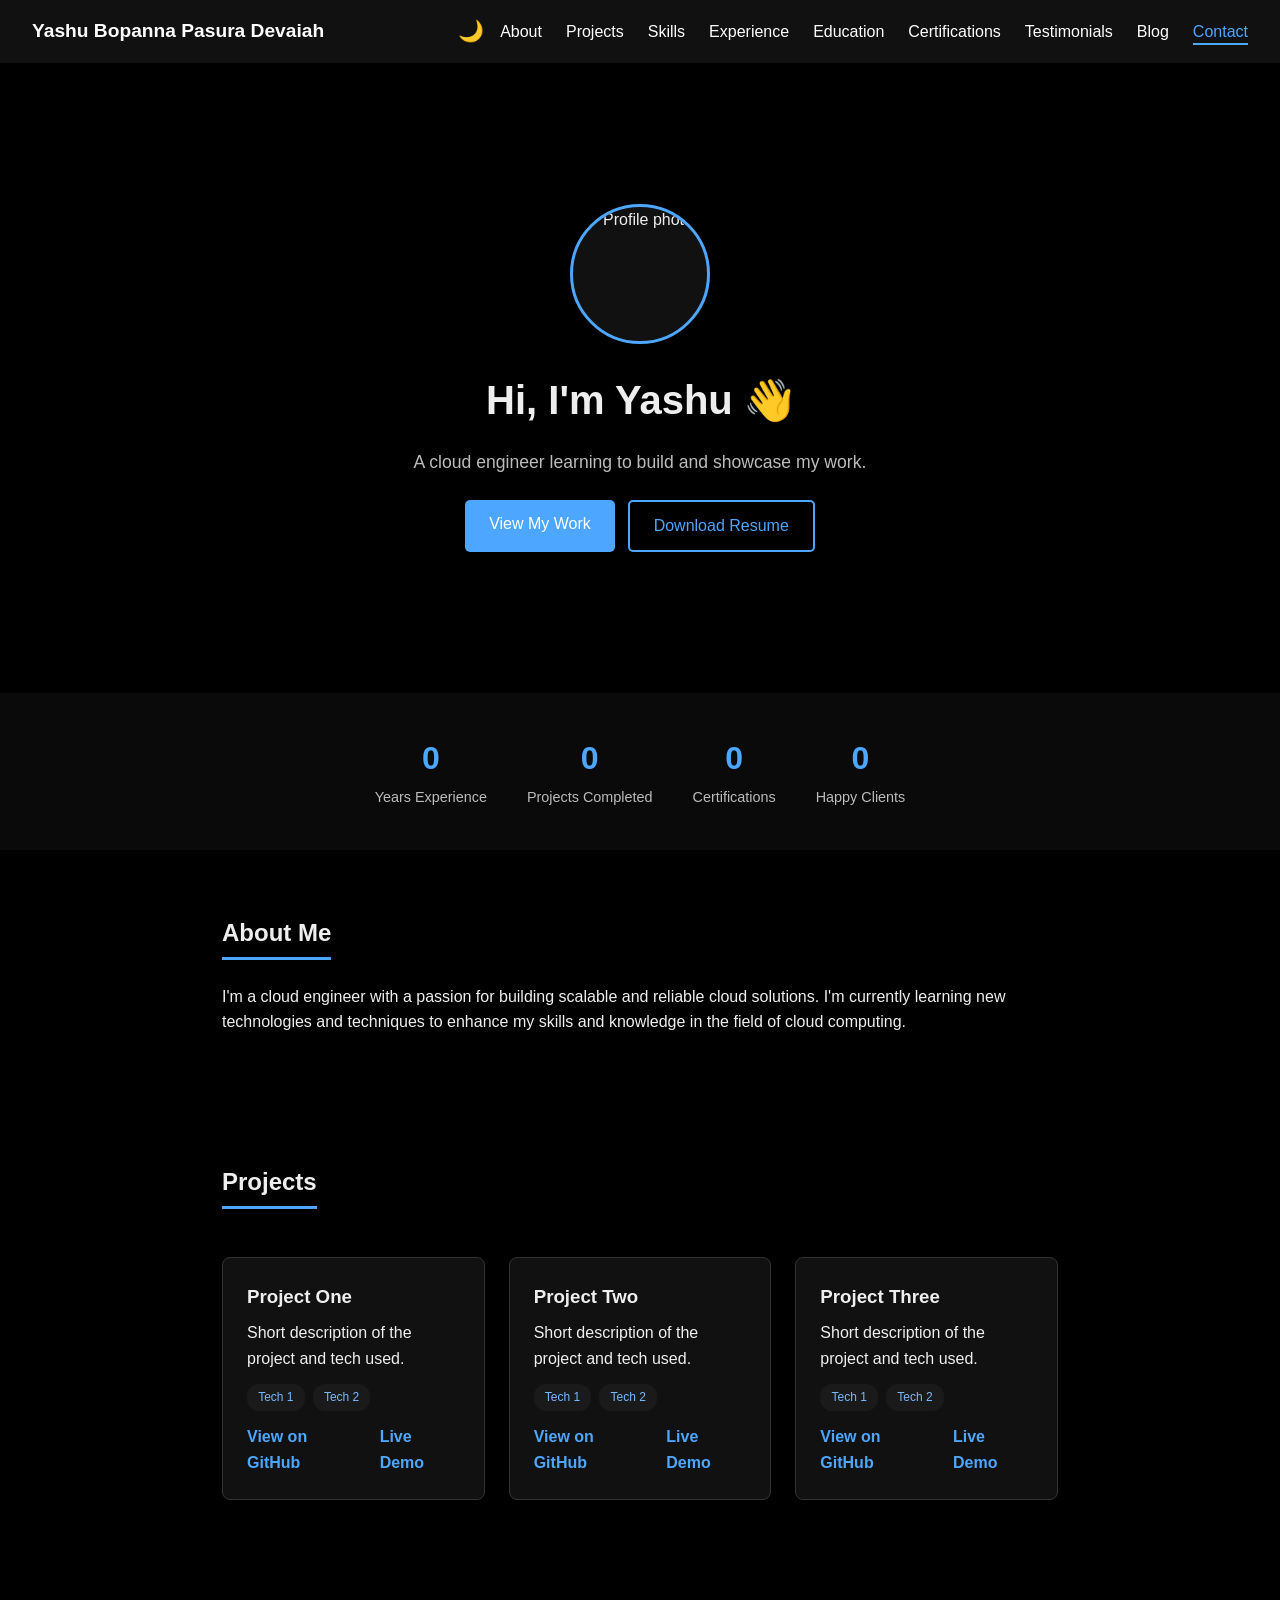
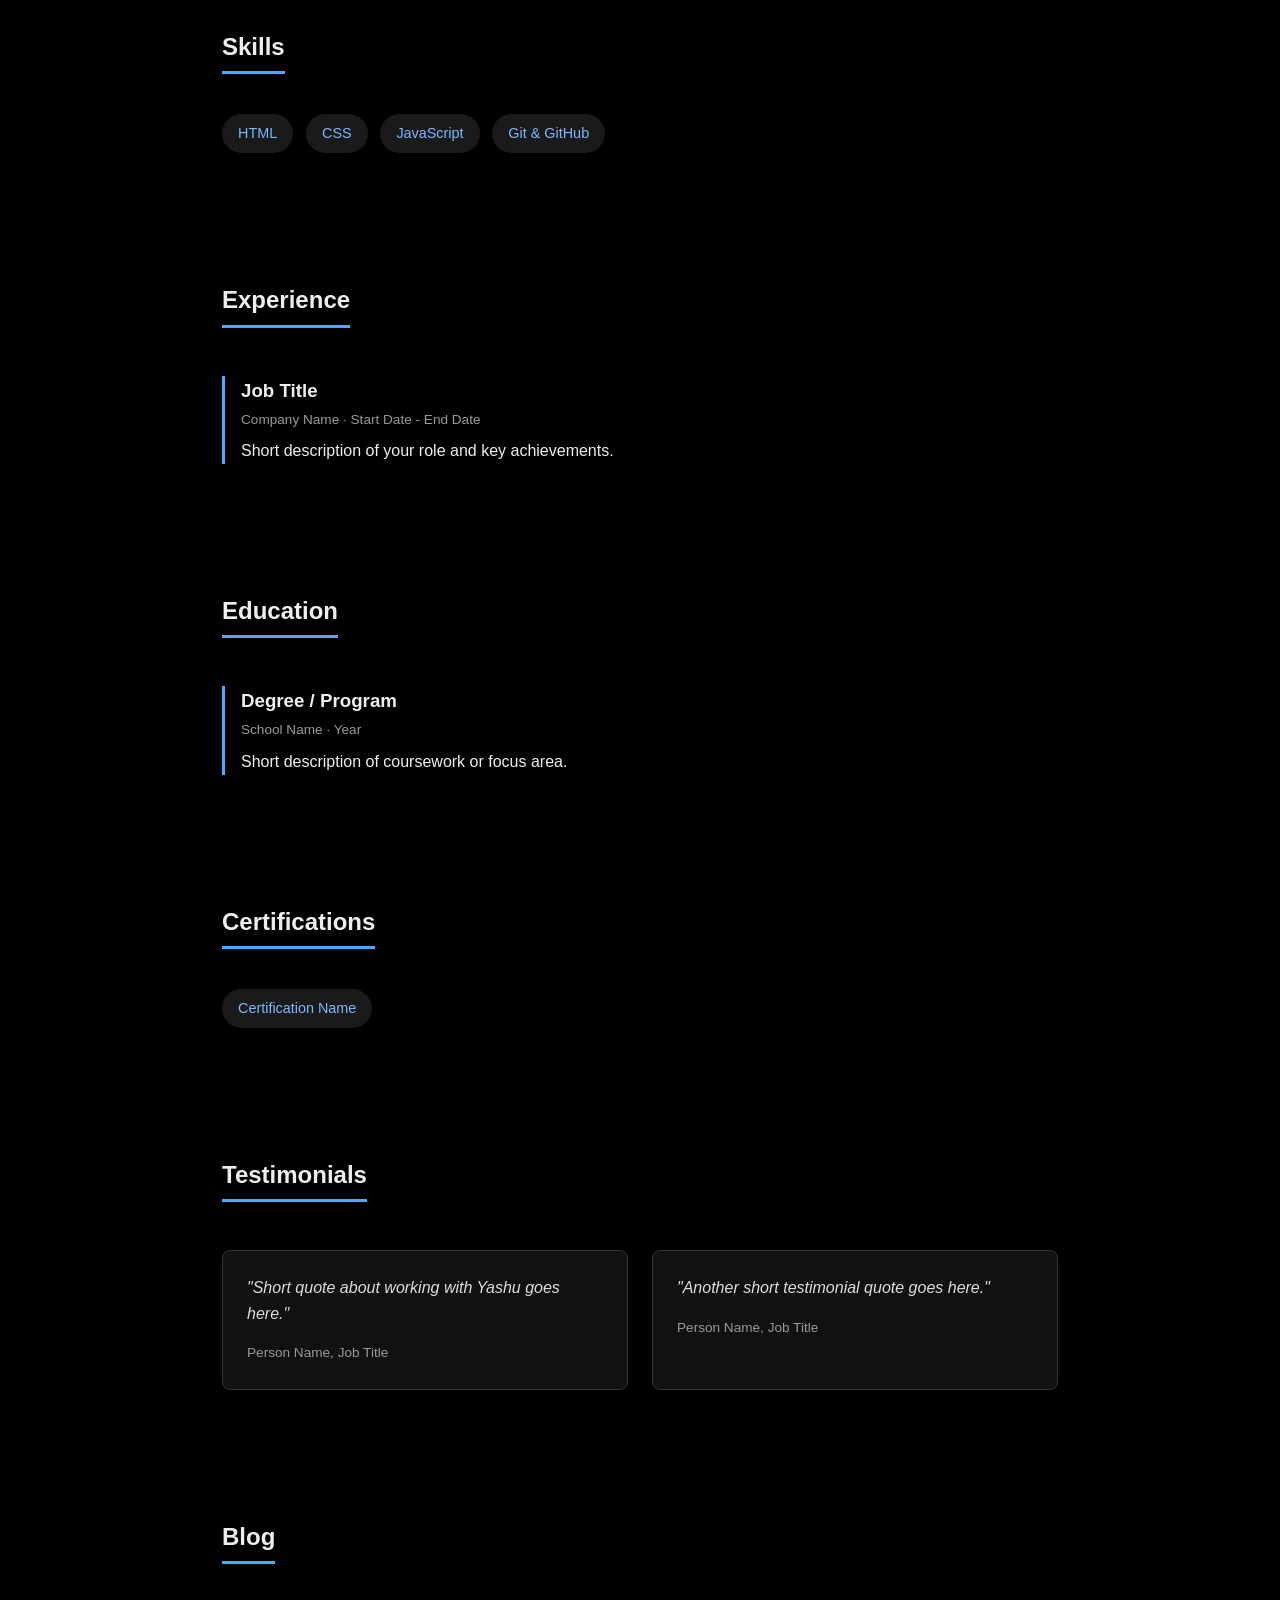
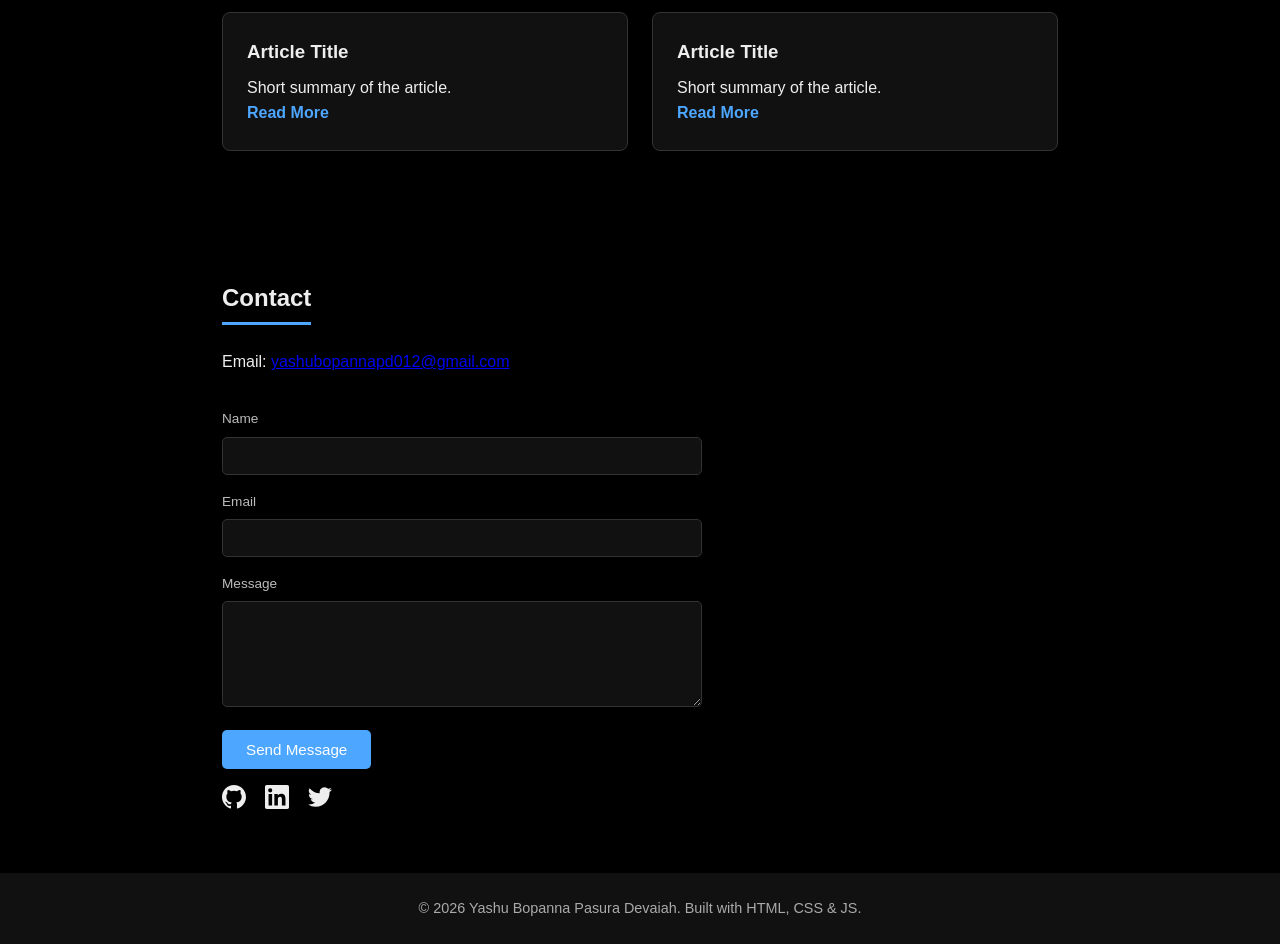
==== index.html @ d76c5655 "Initial portfolio site" ====
<!DOCTYPE html>
<html lang="en">
<head>
<script>
  if (localStorage.getItem('theme') === 'light') {
    document.documentElement.setAttribute('data-theme', 'light');
  }
</script>
<meta charset="UTF-8">
<meta name="viewport" content="width=device-width, initial-scale=1.0">
<title>Yashu Bopanna Pasura | Portfolio</title>
<meta name="description" content="Portfolio of Yashu Bopanna Pasura Devaiah, a cloud engineer building scalable and reliable cloud solutions.">
<meta name="keywords" content="cloud engineer, portfolio, projects, resume">
<meta property="og:title" content="Yashu Bopanna Pasura | Portfolio">
<meta property="og:description" content="Portfolio of Yashu Bopanna Pasura Devaiah, a cloud engineer building scalable and reliable cloud solutions.">
<meta property="og:image" content="https://bopanna012.github.io/My_Portfolio/assets/og-image.jpg">
<meta property="og:url" content="https://bopanna012.github.io/My_Portfolio/">
<meta property="og:type" content="website">
<meta name="twitter:card" content="summary_large_image">
<meta name="twitter:title" content="Yashu Bopanna Pasura | Portfolio">
<meta name="twitter:description" content="Portfolio of Yashu Bopanna Pasura Devaiah, a cloud engineer building scalable and reliable cloud solutions.">
<link rel="icon" href="data:image/svg+xml,<svg xmlns=%22http://www.w3.org/2000/svg%22 viewBox=%220 0 100 100%22><rect width=%22100%22 height=%22100%22 rx=%2220%22 fill=%22%234da6ff%22/><text x=%2250%22 y=%2266%22 font-size=%2260%22 text-anchor=%22middle%22 fill=%22%23fff%22 font-family=%22Arial%22>Y</text></svg>">
<link rel="stylesheet" href="style.css">
<script defer data-domain="bopanna012.github.io/My_Portfolio" src="https://plausible.io/js/script.js"></script>
<script type="application/ld+json">
{
  "@context": "https://schema.org",
  "@type": "Person",
  "name": "Yashu Bopanna Pasura Devaiah",
  "jobTitle": "Cloud Engineer",
  "email": "mailto:yashubopannapd012@gmail.com",
  "url": "https://bopanna012.github.io/My_Portfolio/",
  "sameAs": [
    "https://github.com/yourusername",
    "https://linkedin.com/in/yourusername",
    "https://twitter.com/yourusername"
  ]
}
</script>
</head>
<body>

  <a href="#main-content" class="skip-link">Skip to content</a>

  <div class="progress-bar" id="progressBar"></div>

  <header class="navbar">
    <h2><div class="logo">Yashu Bopanna Pasura Devaiah</div></h2>
    <div class="nav-right">
      <button class="theme-toggle" id="themeToggle" aria-label="Toggle light/dark theme">&#127769;</button>
      <button class="nav-toggle" id="navToggle" aria-label="Toggle navigation menu">&#9776;</button>
      <nav id="navMenu">
        <ul>
          <li><a href="#about">About</a></li>
          <li><a href="#projects">Projects</a></li>
          <li><a href="#skills">Skills</a></li>
          <li><a href="#experience">Experience</a></li>
          <li><a href="#education">Education</a></li>
          <li><a href="#certifications">Certifications</a></li>
          <li><a href="#testimonials">Testimonials</a></li>
          <li><a href="#blog">Blog</a></li>
          <li><a href="#contact">Contact</a></li>
        </ul>
      </nav>
    </div>
  </header>

  <section class="hero" id="main-content">
    <img src="assets/profile.jpg" alt="Profile photo" class="profile-photo">
    <h1>Hi, I'm Yashu 👋</h1>
    <p>A cloud engineer learning to build and showcase my work.</p>
    <div class="hero-buttons">
      <a href="#projects" class="btn">View My Work</a>
      <a href="resume.pdf" class="btn btn-outline" download>Download Resume</a>
    </div>
  </section>

  <section class="stats">
    <div class="stat reveal">
      <span class="stat-number">0</span>
      <span class="stat-label">Years Experience</span>
    </div>
    <div class="stat reveal">
      <span class="stat-number">0</span>
      <span class="stat-label">Projects Completed</span>
    </div>
    <div class="stat reveal">
      <span class="stat-number">0</span>
      <span class="stat-label">Certifications</span>
    </div>
    <div class="stat reveal">
      <span class="stat-number">0</span>
      <span class="stat-label">Happy Clients</span>
    </div>
  </section>

  <section id="about" class="section reveal">
    <h2>About Me</h2>
    <p>
      I'm a cloud engineer with a passion for building scalable and reliable cloud solutions. I'm currently learning new technologies and techniques to enhance my skills and knowledge in the field of cloud computing.
    </p>
  </section>

  <section id="projects" class="section reveal">
    <h2>Projects</h2>
    <div class="project-grid">
      <div class="project-card reveal">
        <h3>Project One</h3>
        <p>Short description of the project and tech used.</p>
        <ul class="tag-list">
          <li>Tech 1</li>
          <li>Tech 2</li>
        </ul>
        <div class="project-links">
          <a href="#">View on GitHub</a>
          <a href="#">Live Demo</a>
        </div>
      </div>
      <div class="project-card reveal">
        <h3>Project Two</h3>
        <p>Short description of the project and tech used.</p>
        <ul class="tag-list">
          <li>Tech 1</li>
          <li>Tech 2</li>
        </ul>
        <div class="project-links">
          <a href="#">View on GitHub</a>
          <a href="#">Live Demo</a>
        </div>
      </div>
      <div class="project-card reveal">
        <h3>Project Three</h3>
        <p>Short description of the project and tech used.</p>
        <ul class="tag-list">
          <li>Tech 1</li>
          <li>Tech 2</li>
        </ul>
        <div class="project-links">
          <a href="#">View on GitHub</a>
          <a href="#">Live Demo</a>
        </div>
      </div>
    </div>
  </section>

  <section id="skills" class="section reveal">
    <h2>Skills</h2>
    <ul class="skills-list">
      <li class="reveal">HTML</li>
      <li class="reveal">CSS</li>
      <li class="reveal">JavaScript</li>
      <li class="reveal">Git & GitHub</li>
    </ul>
  </section>

  <section id="experience" class="section reveal">
    <h2>Experience</h2>
    <div class="timeline">
      <div class="timeline-item reveal">
        <h3>Job Title</h3>
        <span class="timeline-meta">Company Name &middot; Start Date - End Date</span>
        <p>Short description of your role and key achievements.</p>
      </div>
    </div>
  </section>

  <section id="education" class="section reveal">
    <h2>Education</h2>
    <div class="timeline">
      <div class="timeline-item reveal">
        <h3>Degree / Program</h3>
        <span class="timeline-meta">School Name &middot; Year</span>
        <p>Short description of coursework or focus area.</p>
      </div>
    </div>
  </section>

  <section id="certifications" class="section reveal">
    <h2>Certifications</h2>
    <ul class="skills-list">
      <li class="reveal">Certification Name</li>
    </ul>
  </section>

  <section id="testimonials" class="section reveal">
    <h2>Testimonials</h2>
    <div class="testimonial-grid">
      <div class="testimonial-card reveal">
        <p>"Short quote about working with Yashu goes here."</p>
        <span class="testimonial-author">Person Name, Job Title</span>
      </div>
      <div class="testimonial-card reveal">
        <p>"Another short testimonial quote goes here."</p>
        <span class="testimonial-author">Person Name, Job Title</span>
      </div>
    </div>
  </section>

  <section id="blog" class="section reveal">
    <h2>Blog</h2>
    <div class="project-grid">
      <div class="project-card reveal">
        <h3>Article Title</h3>
        <p>Short summary of the article.</p>
        <a href="#">Read More</a>
      </div>
      <div class="project-card reveal">
        <h3>Article Title</h3>
        <p>Short summary of the article.</p>
        <a href="#">Read More</a>
      </div>
    </div>
  </section>

  <section id="contact" class="section reveal">
    <h2>Contact</h2>
    <p>Email: <a href="mailto:yashubopannapd012@gmail.com">yashubopannapd012@gmail.com</a></p>

    <form class="contact-form" action="https://formspree.io/f/YOUR_FORM_ID" method="POST">
      <label for="name">Name</label>
      <input type="text" id="name" name="name" required>

      <label for="email">Email</label>
      <input type="email" id="email" name="email" required>

      <label for="message">Message</label>
      <textarea id="message" name="message" rows="5" required></textarea>

      <button type="submit" class="btn">Send Message</button>
    </form>

    <div class="social-icons">
      <a href="https://github.com/yourusername" target="_blank" aria-label="GitHub">
        <svg viewBox="0 0 24 24" width="24" height="24" fill="currentColor"><path d="M12 0C5.37 0 0 5.37 0 12c0 5.3 3.44 9.8 8.21 11.39.6.11.82-.26.82-.58 0-.29-.01-1.04-.02-2.04-3.34.73-4.04-1.61-4.04-1.61-.55-1.39-1.34-1.76-1.34-1.76-1.09-.75.08-.73.08-.73 1.2.08 1.84 1.24 1.84 1.24 1.07 1.83 2.81 1.3 3.5 1 .11-.78.42-1.3.76-1.6-2.67-.3-5.47-1.33-5.47-5.93 0-1.31.47-2.38 1.24-3.22-.12-.3-.54-1.52.12-3.18 0 0 1.01-.32 3.3 1.23a11.5 11.5 0 0 1 6 0c2.29-1.55 3.3-1.23 3.3-1.23.66 1.66.24 2.88.12 3.18.77.84 1.24 1.91 1.24 3.22 0 4.61-2.81 5.63-5.49 5.92.43.37.81 1.1.81 2.22 0 1.6-.02 2.89-.02 3.29 0 .32.22.7.83.58C20.56 21.8 24 17.3 24 12c0-6.63-5.37-12-12-12z"/></svg>
      </a>
      <a href="https://linkedin.com/in/yourusername" target="_blank" aria-label="LinkedIn">
        <svg viewBox="0 0 24 24" width="24" height="24" fill="currentColor"><path d="M20.45 20.45h-3.56v-5.57c0-1.33-.02-3.04-1.85-3.04-1.85 0-2.14 1.45-2.14 2.94v5.67H9.35V9h3.41v1.56h.05c.48-.9 1.64-1.85 3.38-1.85 3.61 0 4.28 2.38 4.28 5.47v6.27zM5.34 7.43a2.07 2.07 0 1 1 0-4.13 2.07 2.07 0 0 1 0 4.13zM7.12 20.45H3.56V9h3.56v11.45zM22.22 0H1.77C.79 0 0 .77 0 1.73v20.54C0 23.23.79 24 1.77 24h20.45c.98 0 1.78-.77 1.78-1.73V1.73C24 .77 23.2 0 22.22 0z"/></svg>
      </a>
      <a href="https://twitter.com/yourusername" target="_blank" aria-label="Twitter">
        <svg viewBox="0 0 24 24" width="24" height="24" fill="currentColor"><path d="M23.95 4.57a9.83 9.83 0 0 1-2.83.78 4.94 4.94 0 0 0 2.17-2.72c-.95.56-2 .97-3.13 1.19a4.92 4.92 0 0 0-8.39 4.48A13.94 13.94 0 0 1 1.64 3.16a4.92 4.92 0 0 0 1.52 6.57 4.9 4.9 0 0 1-2.23-.61v.06a4.92 4.92 0 0 0 3.95 4.83 4.93 4.93 0 0 1-2.22.08 4.93 4.93 0 0 0 4.6 3.42A9.87 9.87 0 0 1 0 19.54a13.94 13.94 0 0 0 7.55 2.21c9.06 0 14.01-7.5 14.01-14.01 0-.21 0-.42-.02-.63a10 10 0 0 0 2.46-2.54z"/></svg>
      </a>
    </div>
  </section>

  <button id="backToTop" class="back-to-top" aria-label="Back to top">&#8593;</button>

  <footer>
    <p>&copy; <span id="year"></span> Yashu Bopanna Pasura Devaiah. Built with HTML, CSS & JS.</p>
  </footer>

  <script src="script.js"></script>
</body>
</html>
---- style.css ----
* {
  margin: 0;
  padding: 0;
  box-sizing: border-box;
}

:root {
  --accent: #4da6ff;
  --accent-hover: #2d8ae5;

  --bg-body: #000;
  --text-body: #eee;
  --bg-hero: #000;
  --text-hero-sub: #bbb;
  --bg-stats: #0a0a0a;

  --bg-card: #111;
  --border-card: #333;
  --shadow-card: rgba(0, 0, 0, 0.4);

  --bg-tag: #1a1a1a;
  --text-tag: #7ab8ff;

  --text-meta: #999;
  --text-testimonial: #ddd;

  --bg-input: #111;
  --border-input: #333;
  --text-input: #eee;

  --profile-bg: #111;
  --text-social: #eee;
}

[data-theme="light"] {
  --bg-body: #ffffff;
  --text-body: #222;
  --bg-hero: #f4f6f9;
  --text-hero-sub: #555;
  --bg-stats: #f4f6f9;

  --bg-card: #ffffff;
  --border-card: #e0e0e0;
  --shadow-card: rgba(0, 0, 0, 0.08);

  --bg-tag: #eef4ff;
  --text-tag: #2d6cc0;

  --text-meta: #777;
  --text-testimonial: #333;

  --bg-input: #ffffff;
  --border-input: #ccc;
  --text-input: #222;

  --profile-bg: #eee;
  --text-social: #222;
}

body {
  font-family: 'Segoe UI', Arial, sans-serif;
  color: var(--text-body);
  line-height: 1.6;
  background: var(--bg-body);
  transition: background-color 0.3s ease, color 0.3s ease;
}

.skip-link {
  position: absolute;
  top: -3rem;
  left: 1rem;
  background: var(--accent);
  color: #fff;
  padding: 0.6rem 1.2rem;
  border-radius: 4px;
  text-decoration: none;
  z-index: 300;
  transition: top 0.2s ease;
}

.skip-link:focus {
  top: 1rem;
}

.progress-bar {
  position: fixed;
  top: 0;
  left: 0;
  height: 3px;
  width: 0%;
  background: linear-gradient(90deg, var(--accent), #7ab8ff);
  z-index: 200;
  transition: width 0.1s ease-out;
}

.navbar {
  display: flex;
  justify-content: space-between;
  align-items: center;
  padding: 1rem 2rem;
  background: #111;
  color: #fff;
  position: sticky;
  top: 0;
  z-index: 100;
}

.navbar .logo {
  font-weight: bold;
  font-size: 1.2rem;
}

.navbar nav ul {
  list-style: none;
  display: flex;
  gap: 1.5rem;
}

.navbar nav a {
  color: #fff;
  text-decoration: none;
}

.navbar nav a {
  position: relative;
  padding-bottom: 0.2rem;
  transition: color 0.2s ease;
}

.navbar nav a::after {
  content: '';
  position: absolute;
  left: 0;
  bottom: -2px;
  width: 0;
  height: 2px;
  background: #4da6ff;
  transition: width 0.25s ease;
}

.navbar nav a:hover {
  color: #4da6ff;
}

.navbar nav a:hover::after,
.navbar nav a.active::after {
  width: 100%;
}

.navbar nav a.active {
  color: #4da6ff;
}

.nav-right {
  display: flex;
  align-items: center;
  gap: 1rem;
}

.theme-toggle,
.nav-toggle {
  background: none;
  border: none;
  color: #fff;
  font-size: 1.3rem;
  cursor: pointer;
  line-height: 1;
}

.nav-toggle {
  display: none;
  font-size: 1.5rem;
}

.hero {
  min-height: 70vh;
  display: flex;
  flex-direction: column;
  justify-content: center;
  align-items: center;
  text-align: center;
  background: var(--bg-hero);
  padding: 2rem;
  transition: background-color 0.3s ease;
}

.hero > * {
  opacity: 0;
  transform: translateY(20px);
  animation: hero-in 0.7s ease forwards;
}

.hero .profile-photo { animation-delay: 0.05s; }
.hero h1 { animation-delay: 0.2s; }
.hero p { animation-delay: 0.35s; }
.hero .hero-buttons { animation-delay: 0.5s; }

@keyframes hero-in {
  to {
    opacity: 1;
    transform: translateY(0);
  }
}

@media (prefers-reduced-motion: reduce) {
  .hero > * {
    animation: none;
    opacity: 1;
    transform: none;
  }
}

.profile-photo {
  width: 140px;
  height: 140px;
  border-radius: 50%;
  object-fit: cover;
  margin-bottom: 1.5rem;
  border: 3px solid var(--accent);
  background: var(--profile-bg);
}

.hero h1 {
  font-size: 2.5rem;
  margin-bottom: 1rem;
}

.hero p {
  font-size: 1.1rem;
  margin-bottom: 1.5rem;
  color: var(--text-hero-sub);
}

.hero-buttons {
  display: flex;
  gap: 0.8rem;
  flex-wrap: wrap;
  justify-content: center;
}

.btn {
  background: var(--accent);
  color: #fff;
  padding: 0.7rem 1.5rem;
  border-radius: 5px;
  text-decoration: none;
  transition: background 0.2s ease;
}

.btn:hover {
  background: var(--accent-hover);
}

.btn-outline {
  background: transparent;
  border: 2px solid var(--accent);
  color: var(--accent);
}

.btn-outline:hover {
  background: var(--accent);
  color: #fff;
}

.stats {
  display: flex;
  flex-wrap: wrap;
  justify-content: center;
  gap: 2.5rem;
  padding: 2.5rem 2rem;
  background: var(--bg-stats);
  text-align: center;
  transition: background-color 0.3s ease;
}

.stat-number {
  display: block;
  font-size: 2rem;
  font-weight: bold;
  color: var(--accent);
}

.stat-label {
  font-size: 0.9rem;
  color: var(--text-hero-sub);
}

.reveal {
  opacity: 0;
  transform: translateY(28px);
  transition: opacity 0.6s ease, transform 0.6s ease;
}

.reveal.visible {
  opacity: 1;
  transform: translateY(0);
}

@media (prefers-reduced-motion: reduce) {
  .reveal {
    transition: none;
    opacity: 1;
    transform: none;
  }
}

.project-grid .reveal:nth-child(1),
.testimonial-grid .reveal:nth-child(1),
.timeline .reveal:nth-child(1),
.skills-list .reveal:nth-child(1),
.stats .reveal:nth-child(1) { transition-delay: 0s; }

.project-grid .reveal:nth-child(2),
.testimonial-grid .reveal:nth-child(2),
.timeline .reveal:nth-child(2),
.skills-list .reveal:nth-child(2),
.stats .reveal:nth-child(2) { transition-delay: 0.1s; }

.project-grid .reveal:nth-child(3),
.testimonial-grid .reveal:nth-child(3),
.timeline .reveal:nth-child(3),
.skills-list .reveal:nth-child(3),
.stats .reveal:nth-child(3) { transition-delay: 0.2s; }

.skills-list .reveal:nth-child(4),
.stats .reveal:nth-child(4) { transition-delay: 0.3s; }
.skills-list .reveal:nth-child(5) { transition-delay: 0.4s; }
.skills-list .reveal:nth-child(6) { transition-delay: 0.5s; }

.section {
  max-width: 900px;
  margin: 0 auto;
  padding: 4rem 2rem;
}

.section h2 {
  margin-bottom: 1.5rem;
  border-bottom: 3px solid var(--accent);
  display: inline-block;
  padding-bottom: 0.3rem;
}

.project-grid {
  display: grid;
  grid-template-columns: repeat(auto-fit, minmax(220px, 1fr));
  gap: 1.5rem;
  margin-top: 1.5rem;
}

.project-card {
  background: var(--bg-card);
  border: 1px solid var(--border-card);
  border-radius: 8px;
  padding: 1.5rem;
  box-shadow: 0 2px 6px var(--shadow-card);
  transition: background-color 0.3s ease, border-color 0.3s ease;
}

.project-card h3 {
  margin-bottom: 0.5rem;
}

.project-card a {
  color: var(--accent);
  text-decoration: none;
  font-weight: 600;
}

.tag-list {
  list-style: none;
  display: flex;
  flex-wrap: wrap;
  gap: 0.5rem;
  margin: 0.8rem 0;
}

.tag-list li {
  background: var(--bg-tag);
  color: var(--text-tag);
  padding: 0.25rem 0.7rem;
  border-radius: 12px;
  font-size: 0.75rem;
}

.project-links {
  display: flex;
  gap: 1rem;
}

.skills-list {
  list-style: none;
  display: flex;
  flex-wrap: wrap;
  gap: 0.8rem;
  margin-top: 1rem;
}

.skills-list li {
  background: var(--bg-tag);
  color: var(--text-tag);
  padding: 0.5rem 1rem;
  border-radius: 20px;
  font-size: 0.9rem;
}

.timeline {
  margin-top: 1.5rem;
  display: flex;
  flex-direction: column;
  gap: 1.5rem;
}

.timeline-item {
  border-left: 3px solid var(--accent);
  padding-left: 1rem;
}

.timeline-item h3 {
  margin-bottom: 0.2rem;
}

.timeline-meta {
  display: block;
  font-size: 0.85rem;
  color: var(--text-meta);
  margin-bottom: 0.5rem;
}

.testimonial-grid {
  display: grid;
  grid-template-columns: repeat(auto-fit, minmax(240px, 1fr));
  gap: 1.5rem;
  margin-top: 1.5rem;
}

.testimonial-card {
  background: var(--bg-card);
  border: 1px solid var(--border-card);
  border-radius: 8px;
  padding: 1.5rem;
  transition: background-color 0.3s ease, border-color 0.3s ease;
}

.testimonial-card p {
  font-style: italic;
  margin-bottom: 0.8rem;
  color: var(--text-testimonial);
}

.testimonial-author {
  font-size: 0.85rem;
  color: var(--text-meta);
}

.contact-form {
  display: flex;
  flex-direction: column;
  gap: 0.4rem;
  max-width: 480px;
  margin-top: 1.5rem;
}

.contact-form label {
  font-size: 0.85rem;
  color: var(--text-hero-sub);
  margin-top: 0.6rem;
}

.contact-form input,
.contact-form textarea {
  background: var(--bg-input);
  border: 1px solid var(--border-input);
  border-radius: 5px;
  padding: 0.6rem 0.8rem;
  color: var(--text-input);
  font-family: inherit;
  font-size: 0.95rem;
  transition: background-color 0.3s ease, border-color 0.2s ease, color 0.3s ease;
}

.contact-form input:focus,
.contact-form textarea:focus {
  outline: none;
  border-color: var(--accent);
}

.contact-form button {
  align-self: flex-start;
  margin-top: 1rem;
  border: none;
  cursor: pointer;
  font-size: 0.95rem;
}

.social-icons {
  display: flex;
  gap: 1.2rem;
  margin-top: 1rem;
}

.social-icons a {
  color: var(--text-social);
  display: inline-flex;
  transition: color 0.2s ease;
}

.social-icons a:hover {
  color: var(--accent);
}

.back-to-top {
  position: fixed;
  bottom: 1.5rem;
  right: 1.5rem;
  width: 44px;
  height: 44px;
  border-radius: 50%;
  border: none;
  background: var(--accent);
  color: #fff;
  font-size: 1.2rem;
  cursor: pointer;
  display: none;
  align-items: center;
  justify-content: center;
  box-shadow: 0 2px 8px rgba(0,0,0,0.4);
  transition: background 0.2s ease;
}

.back-to-top:hover {
  background: var(--accent-hover);
}

.back-to-top.visible {
  display: flex;
}

footer {
  text-align: center;
  padding: 1.5rem;
  background: #111;
  color: #aaa;
  font-size: 0.9rem;
}

@media (max-width: 700px) {
  .nav-toggle {
    display: block;
  }

  .navbar nav {
    display: none;
    position: absolute;
    top: 100%;
    left: 0;
    right: 0;
    background: #111;
  }

  .navbar nav.open {
    display: block;
  }

  .navbar nav ul {
    flex-direction: column;
    padding: 1rem 2rem;
    gap: 1rem;
  }
}
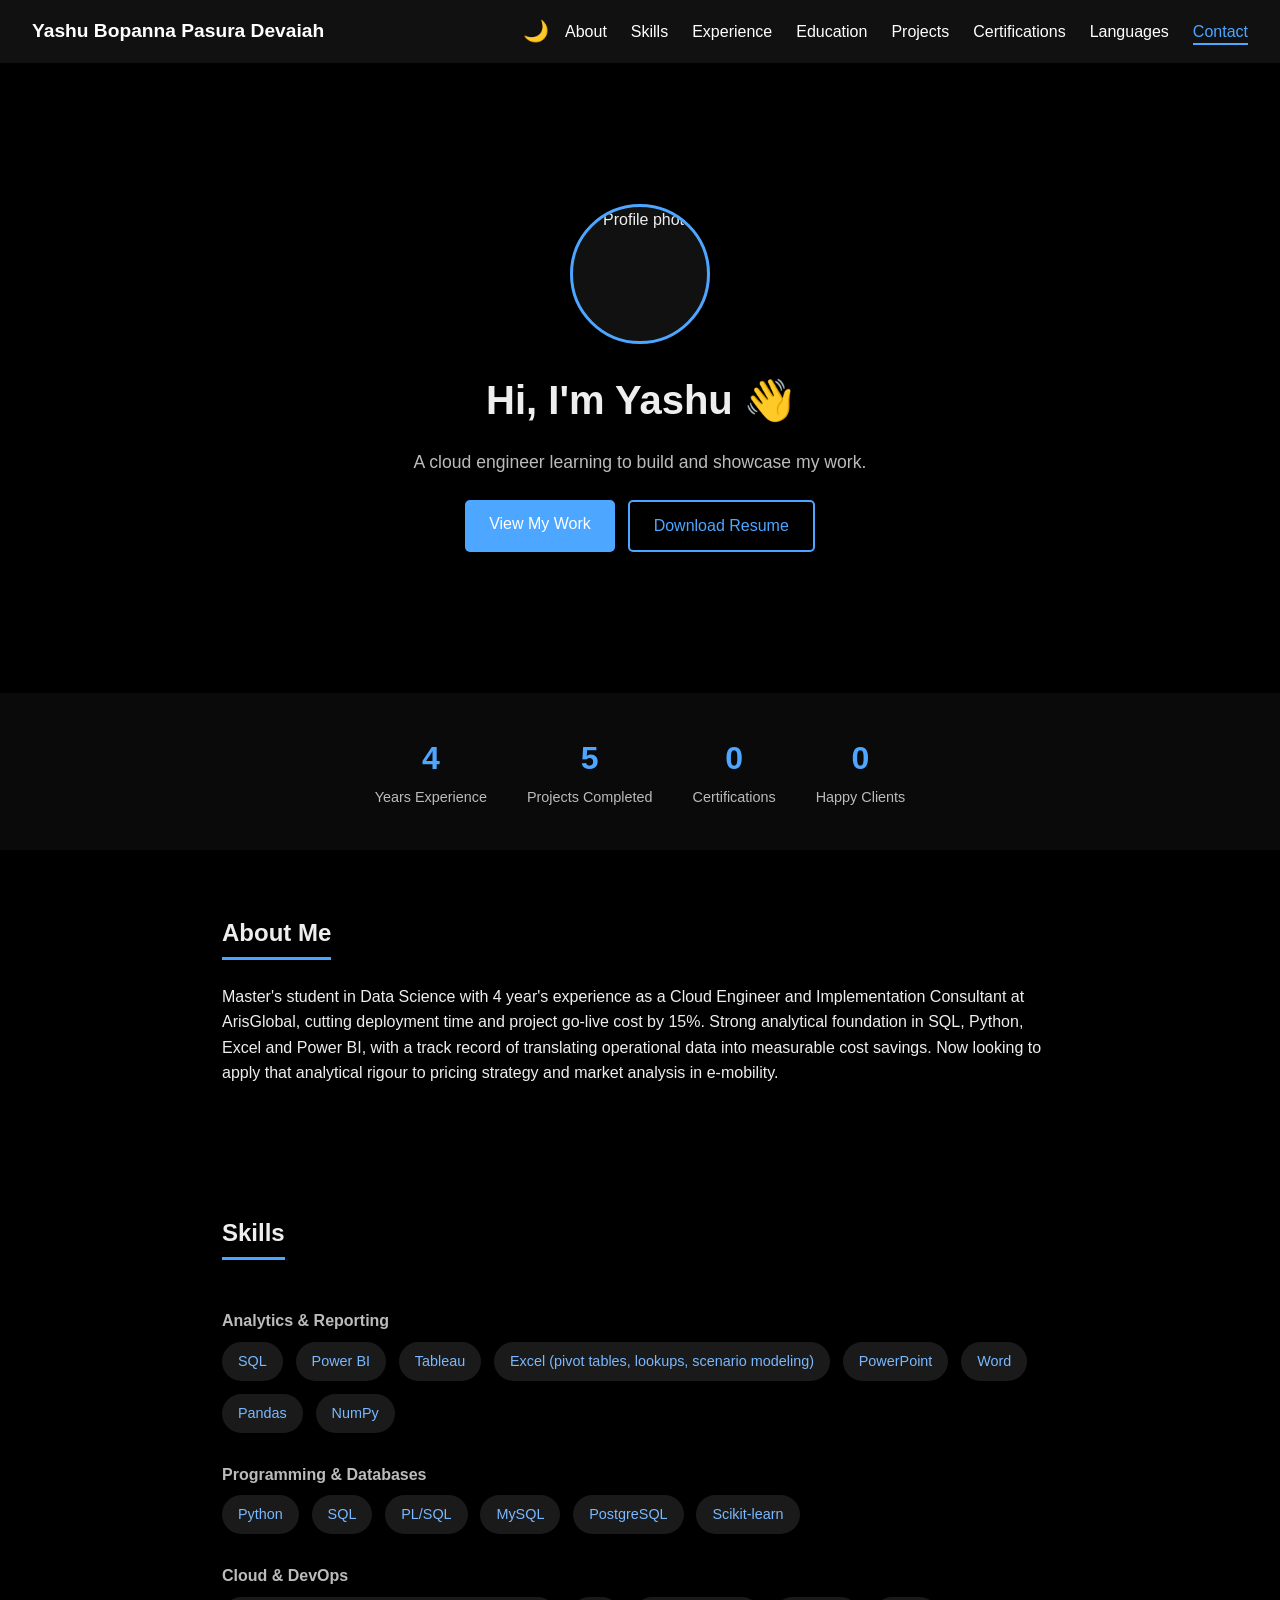
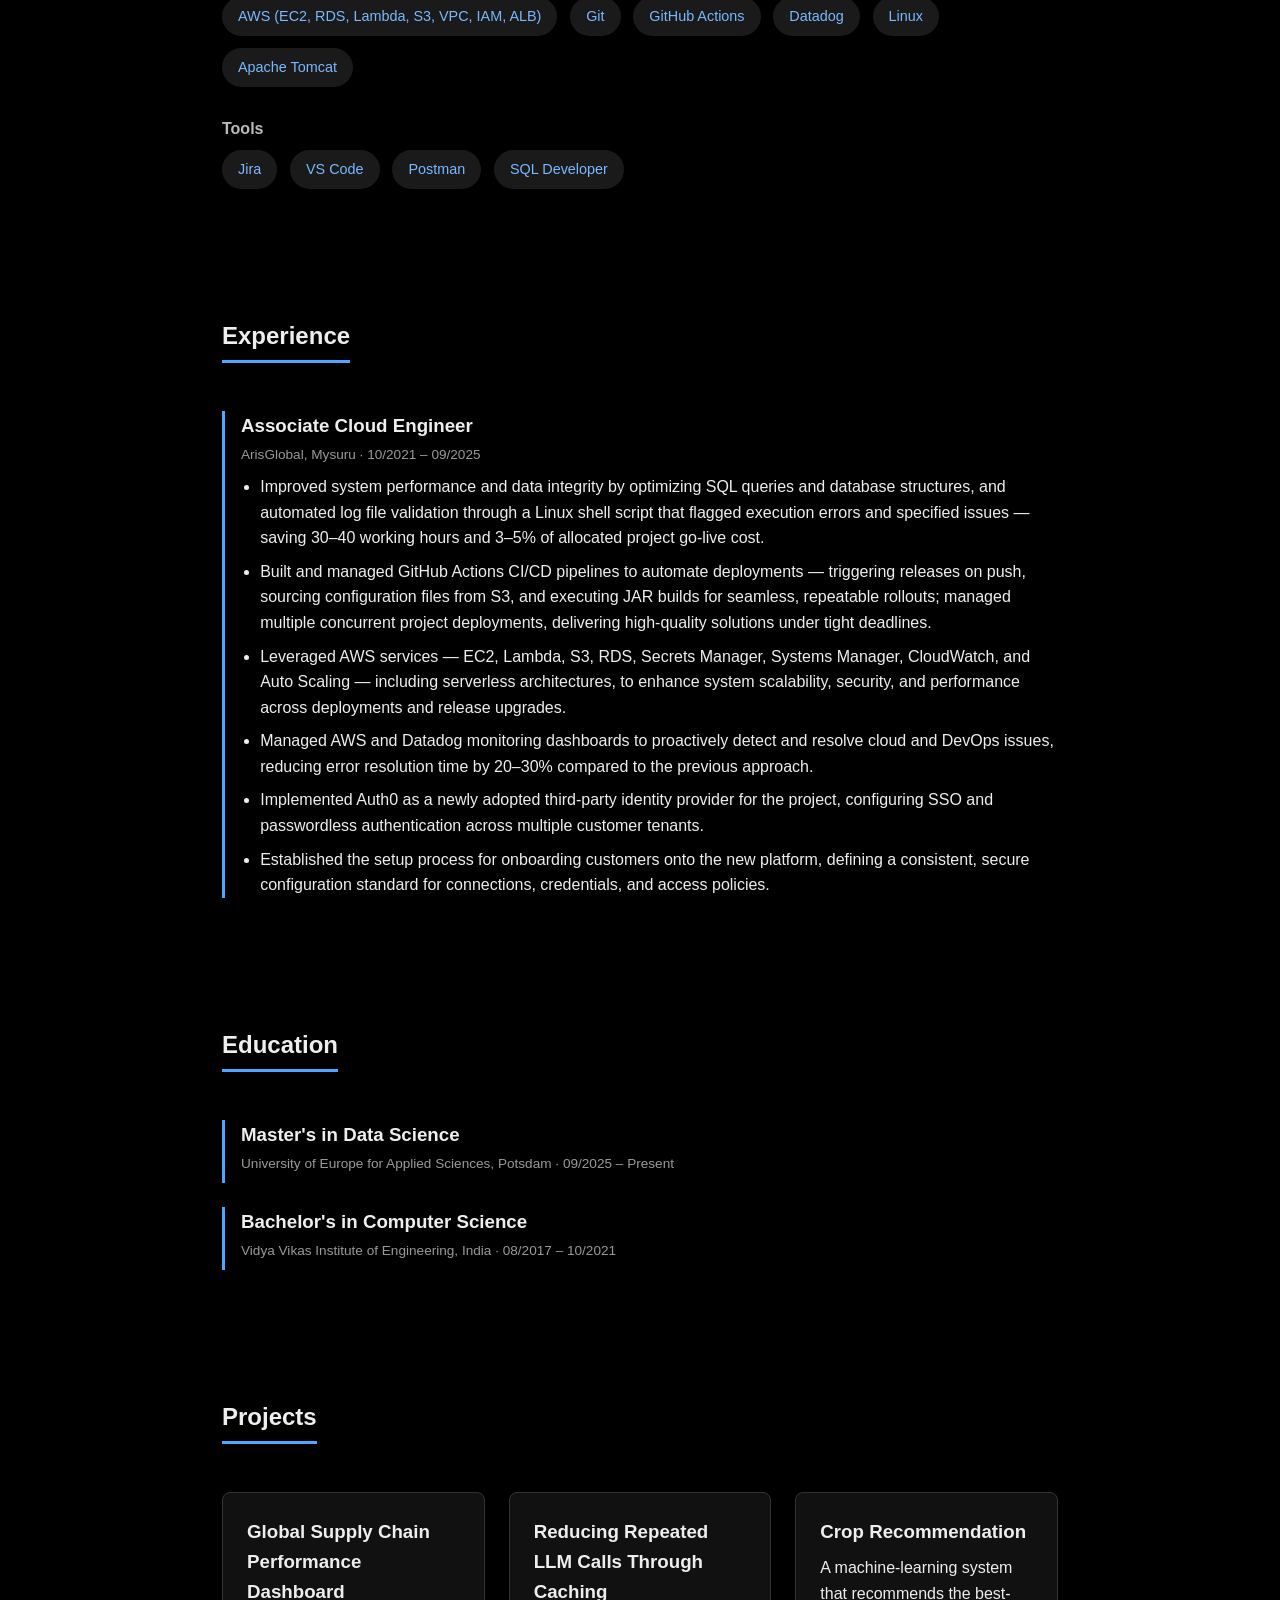
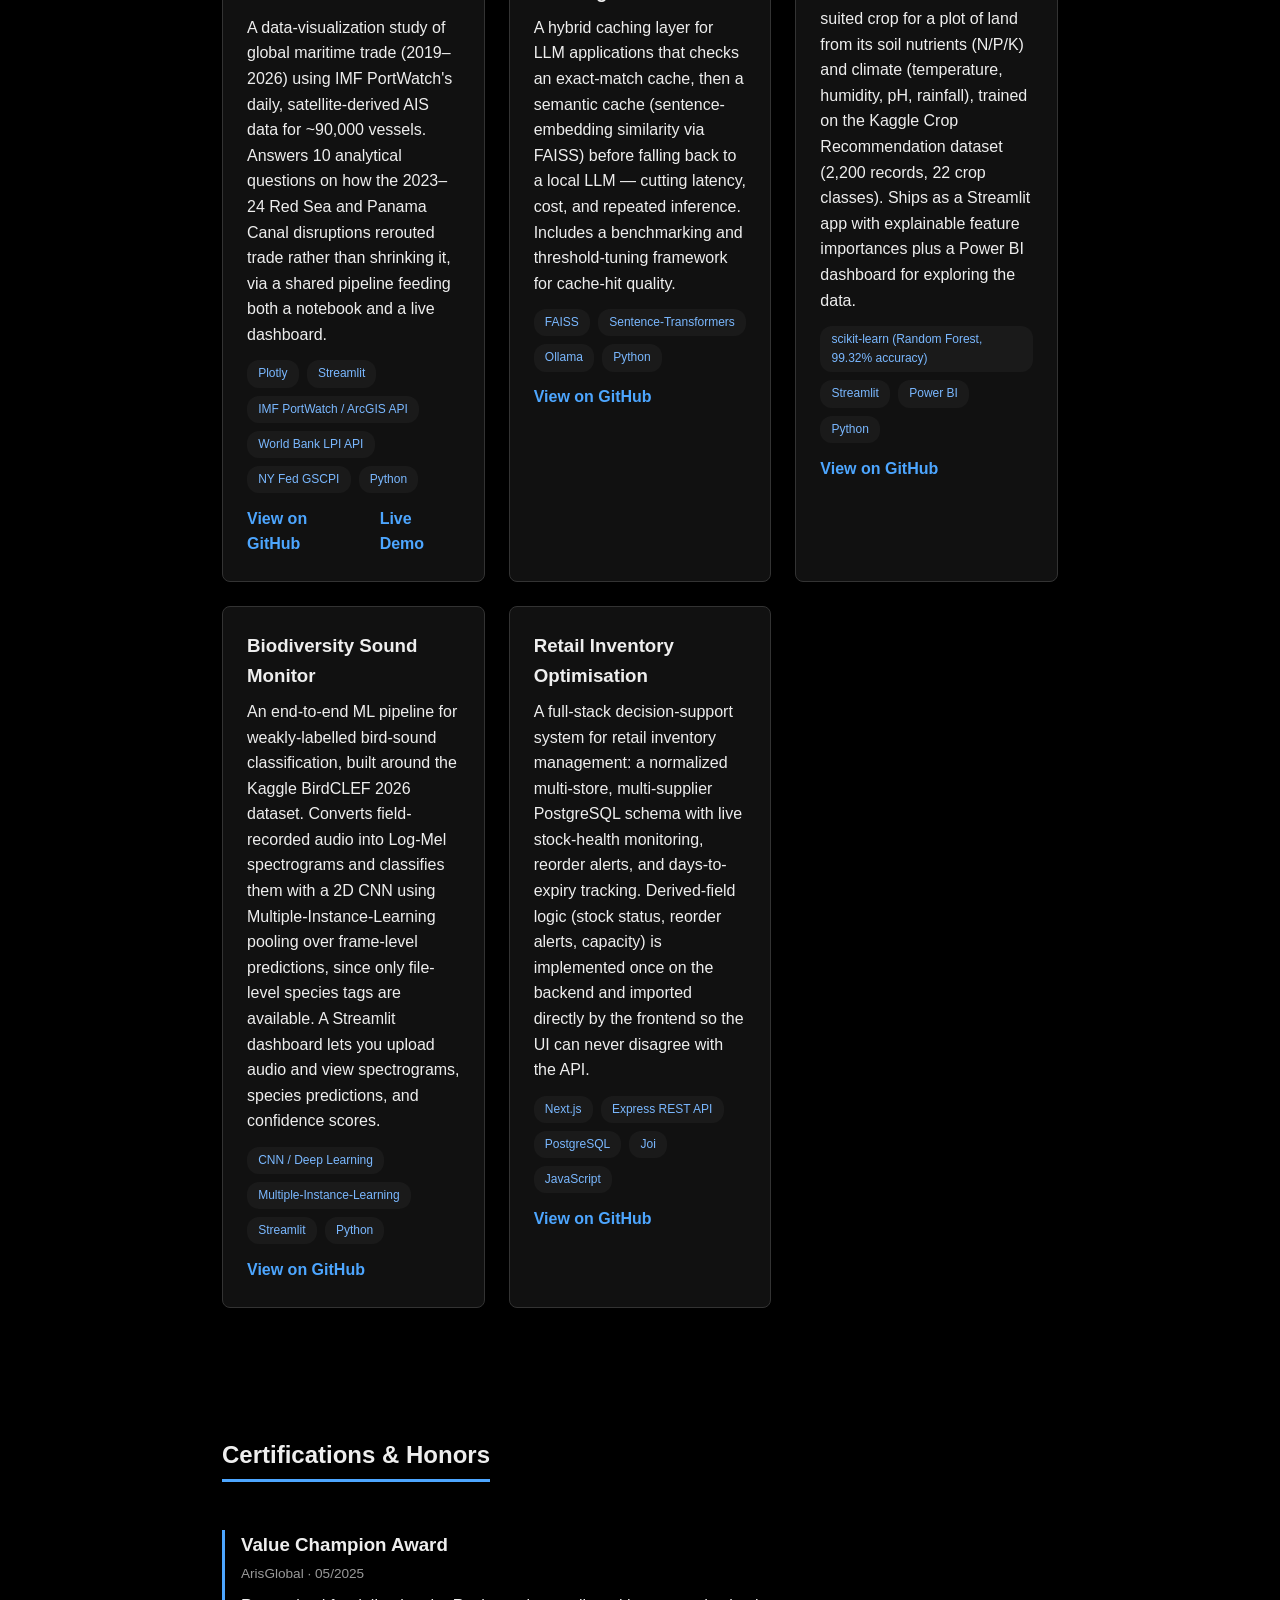
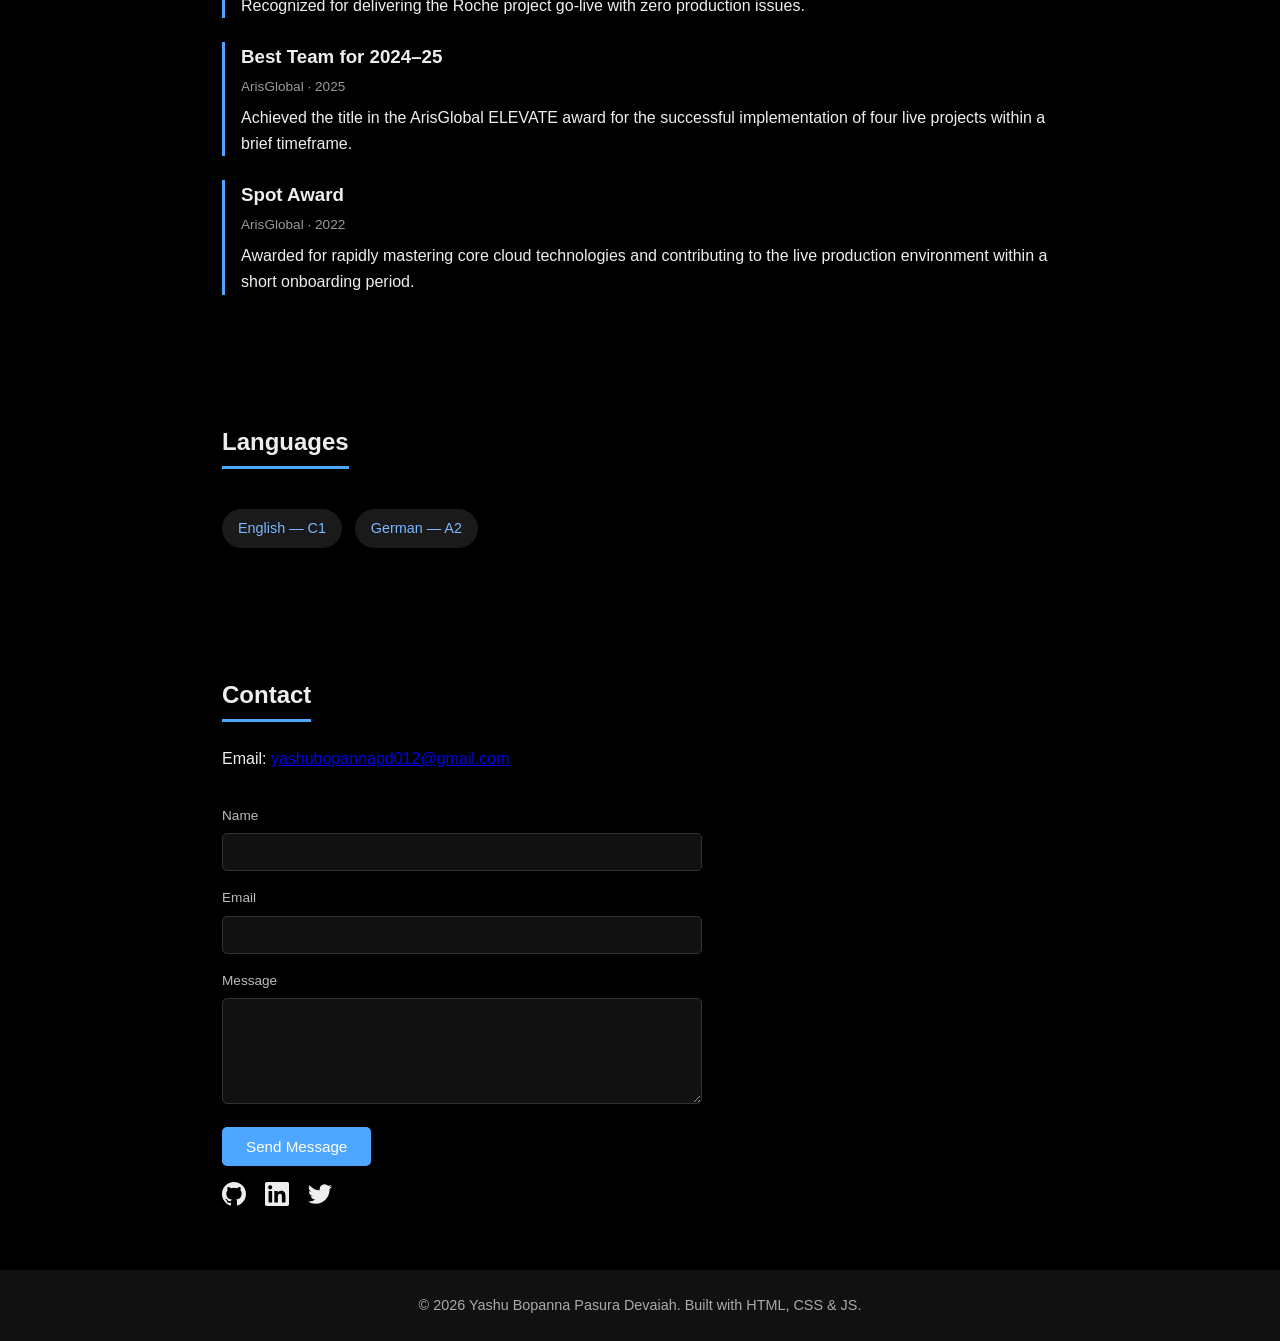
==== commit 70712a04: "Add real portfolio content and reorganize sections Fill in About, Skills, Experience, Education, Pro" ====
--- a/index.html
+++ b/index.html
@@ -13,15 +13,15 @@
 <meta name="keywords" content="cloud engineer, portfolio, projects, resume">
 <meta property="og:title" content="Yashu Bopanna Pasura | Portfolio">
 <meta property="og:description" content="Portfolio of Yashu Bopanna Pasura Devaiah, a cloud engineer building scalable and reliable cloud solutions.">
-<meta property="og:image" content="https://bopanna012.github.io/My_Portfolio/assets/og-image.jpg">
-<meta property="og:url" content="https://bopanna012.github.io/My_Portfolio/">
+<meta property="og:image" content="https://bopanna012.github.io/assets/og-image.jpg">
+<meta property="og:url" content="https://bopanna012.github.io/">
 <meta property="og:type" content="website">
 <meta name="twitter:card" content="summary_large_image">
 <meta name="twitter:title" content="Yashu Bopanna Pasura | Portfolio">
 <meta name="twitter:description" content="Portfolio of Yashu Bopanna Pasura Devaiah, a cloud engineer building scalable and reliable cloud solutions.">
 <link rel="icon" href="data:image/svg+xml,<svg xmlns=%22http://www.w3.org/2000/svg%22 viewBox=%220 0 100 100%22><rect width=%22100%22 height=%22100%22 rx=%2220%22 fill=%22%234da6ff%22/><text x=%2250%22 y=%2266%22 font-size=%2260%22 text-anchor=%22middle%22 fill=%22%23fff%22 font-family=%22Arial%22>Y</text></svg>">
 <link rel="stylesheet" href="style.css">
-<script defer data-domain="bopanna012.github.io/My_Portfolio" src="https://plausible.io/js/script.js"></script>
+<script defer data-domain="bopanna012.github.io" src="https://plausible.io/js/script.js"></script>
 <script type="application/ld+json">
 {
   "@context": "https://schema.org",
@@ -29,7 +29,7 @@
   "name": "Yashu Bopanna Pasura Devaiah",
   "jobTitle": "Cloud Engineer",
   "email": "mailto:yashubopannapd012@gmail.com",
-  "url": "https://bopanna012.github.io/My_Portfolio/",
+  "url": "https://bopanna012.github.io/",
   "sameAs": [
     "https://github.com/yourusername",
     "https://linkedin.com/in/yourusername",
@@ -52,13 +52,12 @@
       <nav id="navMenu">
         <ul>
           <li><a href="#about">About</a></li>
-          <li><a href="#projects">Projects</a></li>
           <li><a href="#skills">Skills</a></li>
           <li><a href="#experience">Experience</a></li>
           <li><a href="#education">Education</a></li>
+          <li><a href="#projects">Projects</a></li>
           <li><a href="#certifications">Certifications</a></li>
-          <li><a href="#testimonials">Testimonials</a></li>
-          <li><a href="#blog">Blog</a></li>
+          <li><a href="#languages">Languages</a></li>
           <li><a href="#contact">Contact</a></li>
         </ul>
       </nav>
@@ -77,11 +76,11 @@
 
   <section class="stats">
     <div class="stat reveal">
-      <span class="stat-number">0</span>
+      <span class="stat-number">4</span>
       <span class="stat-label">Years Experience</span>
     </div>
     <div class="stat reveal">
-      <span class="stat-number">0</span>
+      <span class="stat-number">5</span>
       <span class="stat-label">Projects Completed</span>
     </div>
     <div class="stat reveal">
@@ -97,119 +96,188 @@
   <section id="about" class="section reveal">
     <h2>About Me</h2>
     <p>
-      I'm a cloud engineer with a passion for building scalable and reliable cloud solutions. I'm currently learning new technologies and techniques to enhance my skills and knowledge in the field of cloud computing.
+      Master's student in Data Science with 4 year's experience as a Cloud Engineer and Implementation Consultant at ArisGlobal, cutting deployment time and project go-live cost by 15%. Strong analytical foundation in SQL, Python, Excel and Power BI, with a track record of translating operational data into measurable cost savings. Now looking to apply that analytical rigour to pricing strategy and market analysis in e-mobility.
     </p>
+  </section>
+
+  <section id="skills" class="section reveal">
+    <h2>Skills</h2>
+
+    <h3 class="skills-group-title">Analytics & Reporting</h3>
+    <ul class="skills-list">
+      <li class="reveal">SQL</li>
+      <li class="reveal">Power BI</li>
+      <li class="reveal">Tableau</li>
+      <li class="reveal">Excel (pivot tables, lookups, scenario modeling)</li>
+      <li class="reveal">PowerPoint</li>
+      <li class="reveal">Word</li>
+      <li class="reveal">Pandas</li>
+      <li class="reveal">NumPy</li>
+    </ul>
+
+    <h3 class="skills-group-title">Programming & Databases</h3>
+    <ul class="skills-list">
+      <li class="reveal">Python</li>
+      <li class="reveal">SQL</li>
+      <li class="reveal">PL/SQL</li>
+      <li class="reveal">MySQL</li>
+      <li class="reveal">PostgreSQL</li>
+      <li class="reveal">Scikit-learn</li>
+    </ul>
+
+    <h3 class="skills-group-title">Cloud & DevOps</h3>
+    <ul class="skills-list">
+      <li class="reveal">AWS (EC2, RDS, Lambda, S3, VPC, IAM, ALB)</li>
+      <li class="reveal">Git</li>
+      <li class="reveal">GitHub Actions</li>
+      <li class="reveal">Datadog</li>
+      <li class="reveal">Linux</li>
+      <li class="reveal">Apache Tomcat</li>
+    </ul>
+
+    <h3 class="skills-group-title">Tools</h3>
+    <ul class="skills-list">
+      <li class="reveal">Jira</li>
+      <li class="reveal">VS Code</li>
+      <li class="reveal">Postman</li>
+      <li class="reveal">SQL Developer</li>
+    </ul>
+  </section>
+
+  <section id="experience" class="section reveal">
+    <h2>Experience</h2>
+    <div class="timeline">
+      <div class="timeline-item reveal">
+        <h3>Associate Cloud Engineer</h3>
+        <span class="timeline-meta">ArisGlobal, Mysuru &middot; 10/2021 – 09/2025</span>
+        <ul class="timeline-details">
+          <li>Improved system performance and data integrity by optimizing SQL queries and database structures, and automated log file validation through a Linux shell script that flagged execution errors and specified issues — saving 30–40 working hours and 3–5% of allocated project go-live cost.</li>
+          <li>Built and managed GitHub Actions CI/CD pipelines to automate deployments — triggering releases on push, sourcing configuration files from S3, and executing JAR builds for seamless, repeatable rollouts; managed multiple concurrent project deployments, delivering high-quality solutions under tight deadlines.</li>
+          <li>Leveraged AWS services — EC2, Lambda, S3, RDS, Secrets Manager, Systems Manager, CloudWatch, and Auto Scaling — including serverless architectures, to enhance system scalability, security, and performance across deployments and release upgrades.</li>
+          <li>Managed AWS and Datadog monitoring dashboards to proactively detect and resolve cloud and DevOps issues, reducing error resolution time by 20–30% compared to the previous approach.</li>
+          <li>Implemented Auth0 as a newly adopted third-party identity provider for the project, configuring SSO and passwordless authentication across multiple customer tenants.</li>
+          <li>Established the setup process for onboarding customers onto the new platform, defining a consistent, secure configuration standard for connections, credentials, and access policies.</li>
+        </ul>
+      </div>
+    </div>
+  </section>
+
+  <section id="education" class="section reveal">
+    <h2>Education</h2>
+    <div class="timeline">
+      <div class="timeline-item reveal">
+        <h3>Master's in Data Science</h3>
+        <span class="timeline-meta">University of Europe for Applied Sciences, Potsdam &middot; 09/2025 – Present</span>
+      </div>
+      <div class="timeline-item reveal">
+        <h3>Bachelor's in Computer Science</h3>
+        <span class="timeline-meta">Vidya Vikas Institute of Engineering, India &middot; 08/2017 – 10/2021</span>
+      </div>
+    </div>
   </section>
 
   <section id="projects" class="section reveal">
     <h2>Projects</h2>
     <div class="project-grid">
       <div class="project-card reveal">
-        <h3>Project One</h3>
-        <p>Short description of the project and tech used.</p>
-        <ul class="tag-list">
-          <li>Tech 1</li>
-          <li>Tech 2</li>
-        </ul>
-        <div class="project-links">
-          <a href="#">View on GitHub</a>
-          <a href="#">Live Demo</a>
-        </div>
-      </div>
-      <div class="project-card reveal">
-        <h3>Project Two</h3>
-        <p>Short description of the project and tech used.</p>
-        <ul class="tag-list">
-          <li>Tech 1</li>
-          <li>Tech 2</li>
-        </ul>
-        <div class="project-links">
-          <a href="#">View on GitHub</a>
-          <a href="#">Live Demo</a>
-        </div>
-      </div>
-      <div class="project-card reveal">
-        <h3>Project Three</h3>
-        <p>Short description of the project and tech used.</p>
-        <ul class="tag-list">
-          <li>Tech 1</li>
-          <li>Tech 2</li>
-        </ul>
-        <div class="project-links">
-          <a href="#">View on GitHub</a>
-          <a href="#">Live Demo</a>
-        </div>
-      </div>
-    </div>
-  </section>
-
-  <section id="skills" class="section reveal">
-    <h2>Skills</h2>
-    <ul class="skills-list">
-      <li class="reveal">HTML</li>
-      <li class="reveal">CSS</li>
-      <li class="reveal">JavaScript</li>
-      <li class="reveal">Git & GitHub</li>
-    </ul>
-  </section>
-
-  <section id="experience" class="section reveal">
-    <h2>Experience</h2>
+        <h3>Global Supply Chain Performance Dashboard</h3>
+        <p>A data-visualization study of global maritime trade (2019–2026) using IMF PortWatch's daily, satellite-derived AIS data for ~90,000 vessels. Answers 10 analytical questions on how the 2023–24 Red Sea and Panama Canal disruptions rerouted trade rather than shrinking it, via a shared pipeline feeding both a notebook and a live dashboard.</p>
+        <ul class="tag-list">
+          <li>Plotly</li>
+          <li>Streamlit</li>
+          <li>IMF PortWatch / ArcGIS API</li>
+          <li>World Bank LPI API</li>
+          <li>NY Fed GSCPI</li>
+          <li>Python</li>
+        </ul>
+        <div class="project-links">
+          <a href="https://github.com/bopanna012/Global-Supply-Chain-Performance-Dashboard" target="_blank">View on GitHub</a>
+          <a href="https://global-supply-chain-performance-dashboard-7en4lf4cnljnwckrwqeg.streamlit.app/" target="_blank">Live Demo</a>
+        </div>
+      </div>
+      <div class="project-card reveal">
+        <h3>Reducing Repeated LLM Calls Through Caching</h3>
+        <p>A hybrid caching layer for LLM applications that checks an exact-match cache, then a semantic cache (sentence-embedding similarity via FAISS) before falling back to a local LLM — cutting latency, cost, and repeated inference. Includes a benchmarking and threshold-tuning framework for cache-hit quality.</p>
+        <ul class="tag-list">
+          <li>FAISS</li>
+          <li>Sentence-Transformers</li>
+          <li>Ollama</li>
+          <li>Python</li>
+        </ul>
+        <div class="project-links">
+          <a href="https://github.com/bopanna012/Reducing-Repeated-LLM-Calls-Through-Caching" target="_blank">View on GitHub</a>
+        </div>
+      </div>
+      <div class="project-card reveal">
+        <h3>Crop Recommendation</h3>
+        <p>A machine-learning system that recommends the best-suited crop for a plot of land from its soil nutrients (N/P/K) and climate (temperature, humidity, pH, rainfall), trained on the Kaggle Crop Recommendation dataset (2,200 records, 22 crop classes). Ships as a Streamlit app with explainable feature importances plus a Power BI dashboard for exploring the data.</p>
+        <ul class="tag-list">
+          <li>scikit-learn (Random Forest, 99.32% accuracy)</li>
+          <li>Streamlit</li>
+          <li>Power BI</li>
+          <li>Python</li>
+        </ul>
+        <div class="project-links">
+          <a href="https://github.com/bopanna012/Crop_Recommendation" target="_blank">View on GitHub</a>
+        </div>
+      </div>
+      <div class="project-card reveal">
+        <h3>Biodiversity Sound Monitor</h3>
+        <p>An end-to-end ML pipeline for weakly-labelled bird-sound classification, built around the Kaggle BirdCLEF 2026 dataset. Converts field-recorded audio into Log-Mel spectrograms and classifies them with a 2D CNN using Multiple-Instance-Learning pooling over frame-level predictions, since only file-level species tags are available. A Streamlit dashboard lets you upload audio and view spectrograms, species predictions, and confidence scores.</p>
+        <ul class="tag-list">
+          <li>CNN / Deep Learning</li>
+          <li>Multiple-Instance-Learning</li>
+          <li>Streamlit</li>
+          <li>Python</li>
+        </ul>
+        <div class="project-links">
+          <a href="https://github.com/bopanna012/biodiversity-sound-monitor" target="_blank">View on GitHub</a>
+        </div>
+      </div>
+      <div class="project-card reveal">
+        <h3>Retail Inventory Optimisation</h3>
+        <p>A full-stack decision-support system for retail inventory management: a normalized multi-store, multi-supplier PostgreSQL schema with live stock-health monitoring, reorder alerts, and days-to-expiry tracking. Derived-field logic (stock status, reorder alerts, capacity) is implemented once on the backend and imported directly by the frontend so the UI can never disagree with the API.</p>
+        <ul class="tag-list">
+          <li>Next.js</li>
+          <li>Express REST API</li>
+          <li>PostgreSQL</li>
+          <li>Joi</li>
+          <li>JavaScript</li>
+        </ul>
+        <div class="project-links">
+          <a href="https://github.com/bopanna012/Retail_inventory_optimisation" target="_blank">View on GitHub</a>
+        </div>
+      </div>
+    </div>
+  </section>
+
+  <section id="certifications" class="section reveal">
+    <h2>Certifications & Honors</h2>
     <div class="timeline">
       <div class="timeline-item reveal">
-        <h3>Job Title</h3>
-        <span class="timeline-meta">Company Name &middot; Start Date - End Date</span>
-        <p>Short description of your role and key achievements.</p>
-      </div>
-    </div>
-  </section>
-
-  <section id="education" class="section reveal">
-    <h2>Education</h2>
-    <div class="timeline">
-      <div class="timeline-item reveal">
-        <h3>Degree / Program</h3>
-        <span class="timeline-meta">School Name &middot; Year</span>
-        <p>Short description of coursework or focus area.</p>
-      </div>
-    </div>
-  </section>
-
-  <section id="certifications" class="section reveal">
-    <h2>Certifications</h2>
-    <ul class="skills-list">
-      <li class="reveal">Certification Name</li>
-    </ul>
-  </section>
-
-  <section id="testimonials" class="section reveal">
-    <h2>Testimonials</h2>
-    <div class="testimonial-grid">
-      <div class="testimonial-card reveal">
-        <p>"Short quote about working with Yashu goes here."</p>
-        <span class="testimonial-author">Person Name, Job Title</span>
-      </div>
-      <div class="testimonial-card reveal">
-        <p>"Another short testimonial quote goes here."</p>
-        <span class="testimonial-author">Person Name, Job Title</span>
-      </div>
-    </div>
-  </section>
-
-  <section id="blog" class="section reveal">
-    <h2>Blog</h2>
-    <div class="project-grid">
-      <div class="project-card reveal">
-        <h3>Article Title</h3>
-        <p>Short summary of the article.</p>
-        <a href="#">Read More</a>
-      </div>
-      <div class="project-card reveal">
-        <h3>Article Title</h3>
-        <p>Short summary of the article.</p>
-        <a href="#">Read More</a>
-      </div>
-    </div>
+        <h3>Value Champion Award</h3>
+        <span class="timeline-meta">ArisGlobal &middot; 05/2025</span>
+        <p>Recognized for delivering the Roche project go-live with zero production issues.</p>
+      </div>
+      <div class="timeline-item reveal">
+        <h3>Best Team for 2024–25</h3>
+        <span class="timeline-meta">ArisGlobal &middot; 2025</span>
+        <p>Achieved the title in the ArisGlobal ELEVATE award for the successful implementation of four live projects within a brief timeframe.</p>
+      </div>
+      <div class="timeline-item reveal">
+        <h3>Spot Award</h3>
+        <span class="timeline-meta">ArisGlobal &middot; 2022</span>
+        <p>Awarded for rapidly mastering core cloud technologies and contributing to the live production environment within a short onboarding period.</p>
+      </div>
+    </div>
+  </section>
+
+  <section id="languages" class="section reveal">
+    <h2>Languages</h2>
+    <ul class="skills-list">
+      <li class="reveal">English — C1</li>
+      <li class="reveal">German — A2</li>
+    </ul>
   </section>
 
   <section id="contact" class="section reveal">
--- a/style.css
+++ b/style.css
@@ -22,7 +22,6 @@
   --text-tag: #7ab8ff;
 
   --text-meta: #999;
-  --text-testimonial: #ddd;
 
   --bg-input: #111;
   --border-input: #333;
@@ -47,7 +46,6 @@
   --text-tag: #2d6cc0;
 
   --text-meta: #777;
-  --text-testimonial: #333;
 
   --bg-input: #ffffff;
   --border-input: #ccc;
@@ -305,25 +303,25 @@
 }
 
 .project-grid .reveal:nth-child(1),
-.testimonial-grid .reveal:nth-child(1),
 .timeline .reveal:nth-child(1),
 .skills-list .reveal:nth-child(1),
 .stats .reveal:nth-child(1) { transition-delay: 0s; }
 
 .project-grid .reveal:nth-child(2),
-.testimonial-grid .reveal:nth-child(2),
 .timeline .reveal:nth-child(2),
 .skills-list .reveal:nth-child(2),
 .stats .reveal:nth-child(2) { transition-delay: 0.1s; }
 
 .project-grid .reveal:nth-child(3),
-.testimonial-grid .reveal:nth-child(3),
 .timeline .reveal:nth-child(3),
 .skills-list .reveal:nth-child(3),
 .stats .reveal:nth-child(3) { transition-delay: 0.2s; }
 
+.project-grid .reveal:nth-child(4),
 .skills-list .reveal:nth-child(4),
 .stats .reveal:nth-child(4) { transition-delay: 0.3s; }
+
+.project-grid .reveal:nth-child(5),
 .skills-list .reveal:nth-child(5) { transition-delay: 0.4s; }
 .skills-list .reveal:nth-child(6) { transition-delay: 0.5s; }
 
@@ -387,12 +385,27 @@
   gap: 1rem;
 }
 
+.skills-group-title {
+  font-size: 1rem;
+  color: var(--text-hero-sub);
+  margin-top: 1.8rem;
+  margin-bottom: 0.5rem;
+}
+
+.skills-group-title:first-of-type {
+  margin-top: 1.5rem;
+}
+
 .skills-list {
   list-style: none;
   display: flex;
   flex-wrap: wrap;
   gap: 0.8rem;
   margin-top: 1rem;
+}
+
+.skills-group-title + .skills-list {
+  margin-top: 0;
 }
 
 .skills-list li {
@@ -426,30 +439,11 @@
   margin-bottom: 0.5rem;
 }
 
-.testimonial-grid {
-  display: grid;
-  grid-template-columns: repeat(auto-fit, minmax(240px, 1fr));
-  gap: 1.5rem;
-  margin-top: 1.5rem;
-}
-
-.testimonial-card {
-  background: var(--bg-card);
-  border: 1px solid var(--border-card);
-  border-radius: 8px;
-  padding: 1.5rem;
-  transition: background-color 0.3s ease, border-color 0.3s ease;
-}
-
-.testimonial-card p {
-  font-style: italic;
-  margin-bottom: 0.8rem;
-  color: var(--text-testimonial);
-}
-
-.testimonial-author {
-  font-size: 0.85rem;
-  color: var(--text-meta);
+.timeline-details {
+  padding-left: 1.2rem;
+  display: flex;
+  flex-direction: column;
+  gap: 0.5rem;
 }
 
 .contact-form {
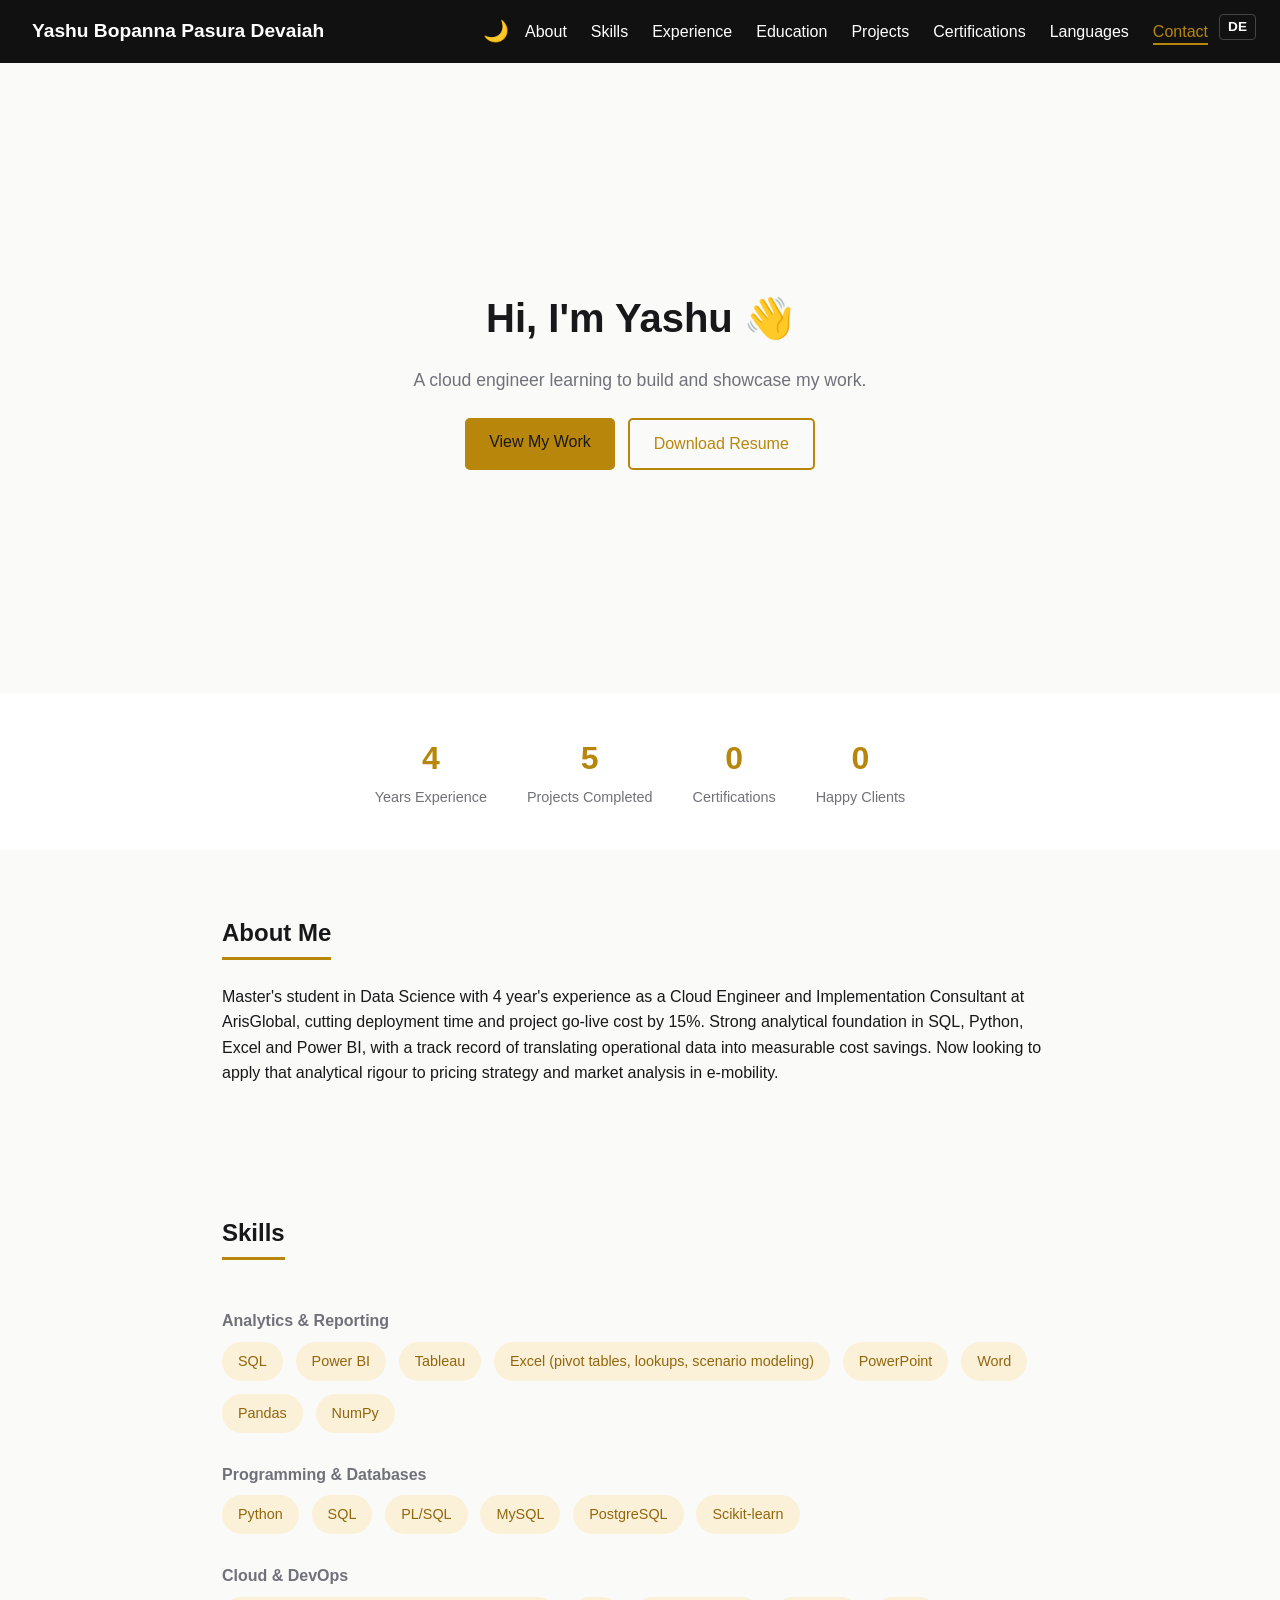
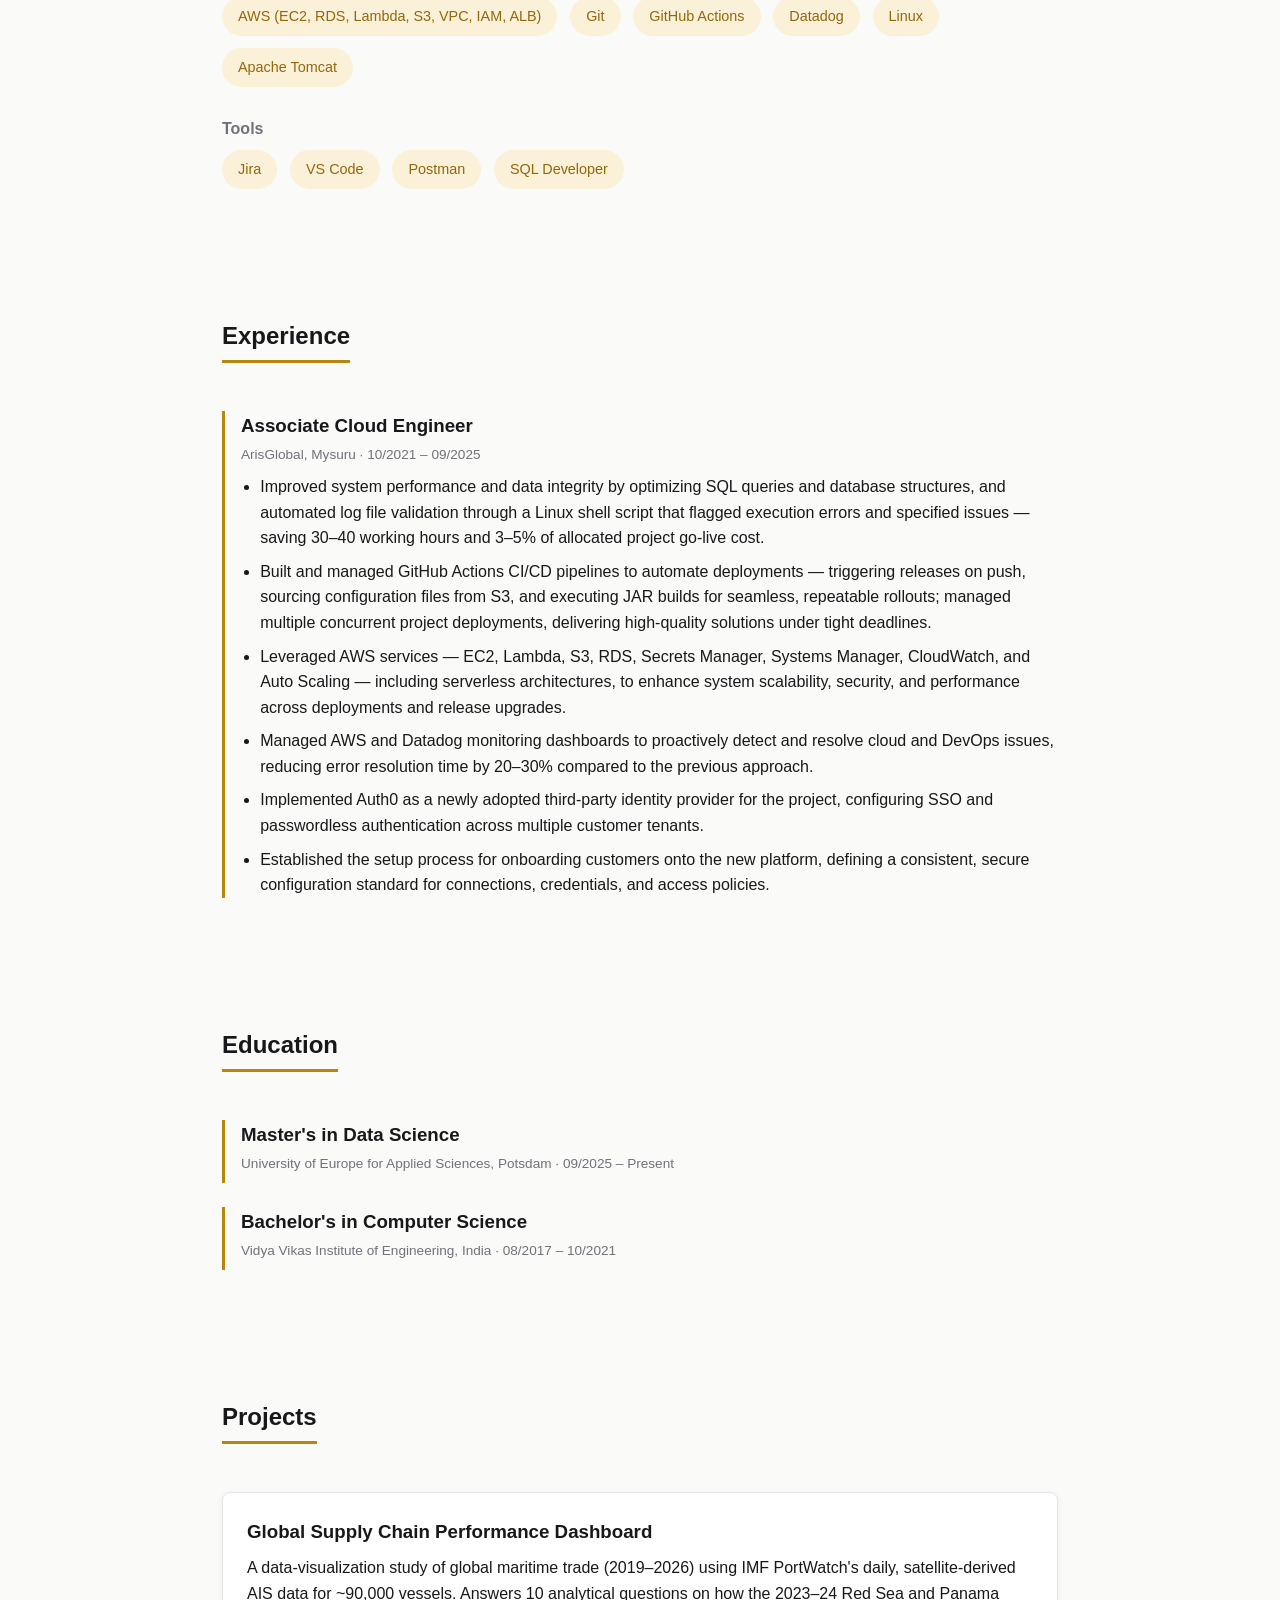
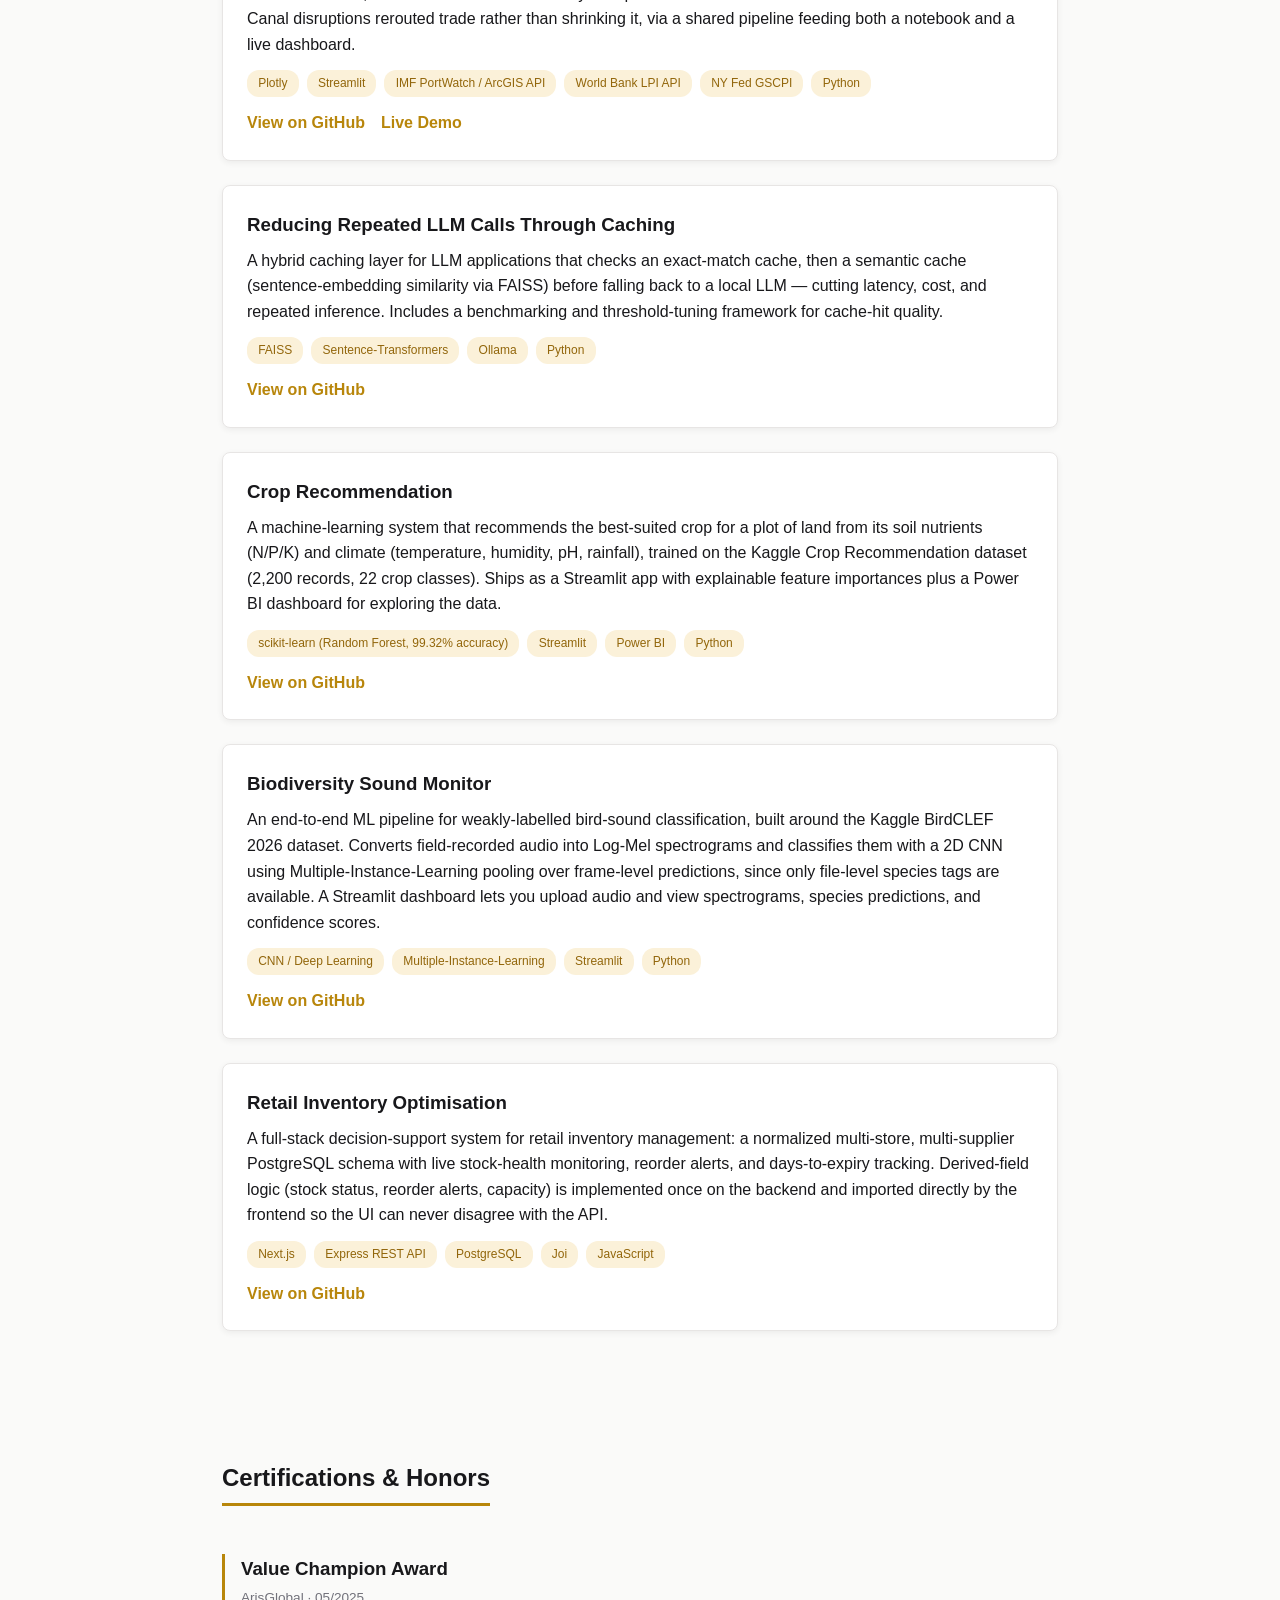
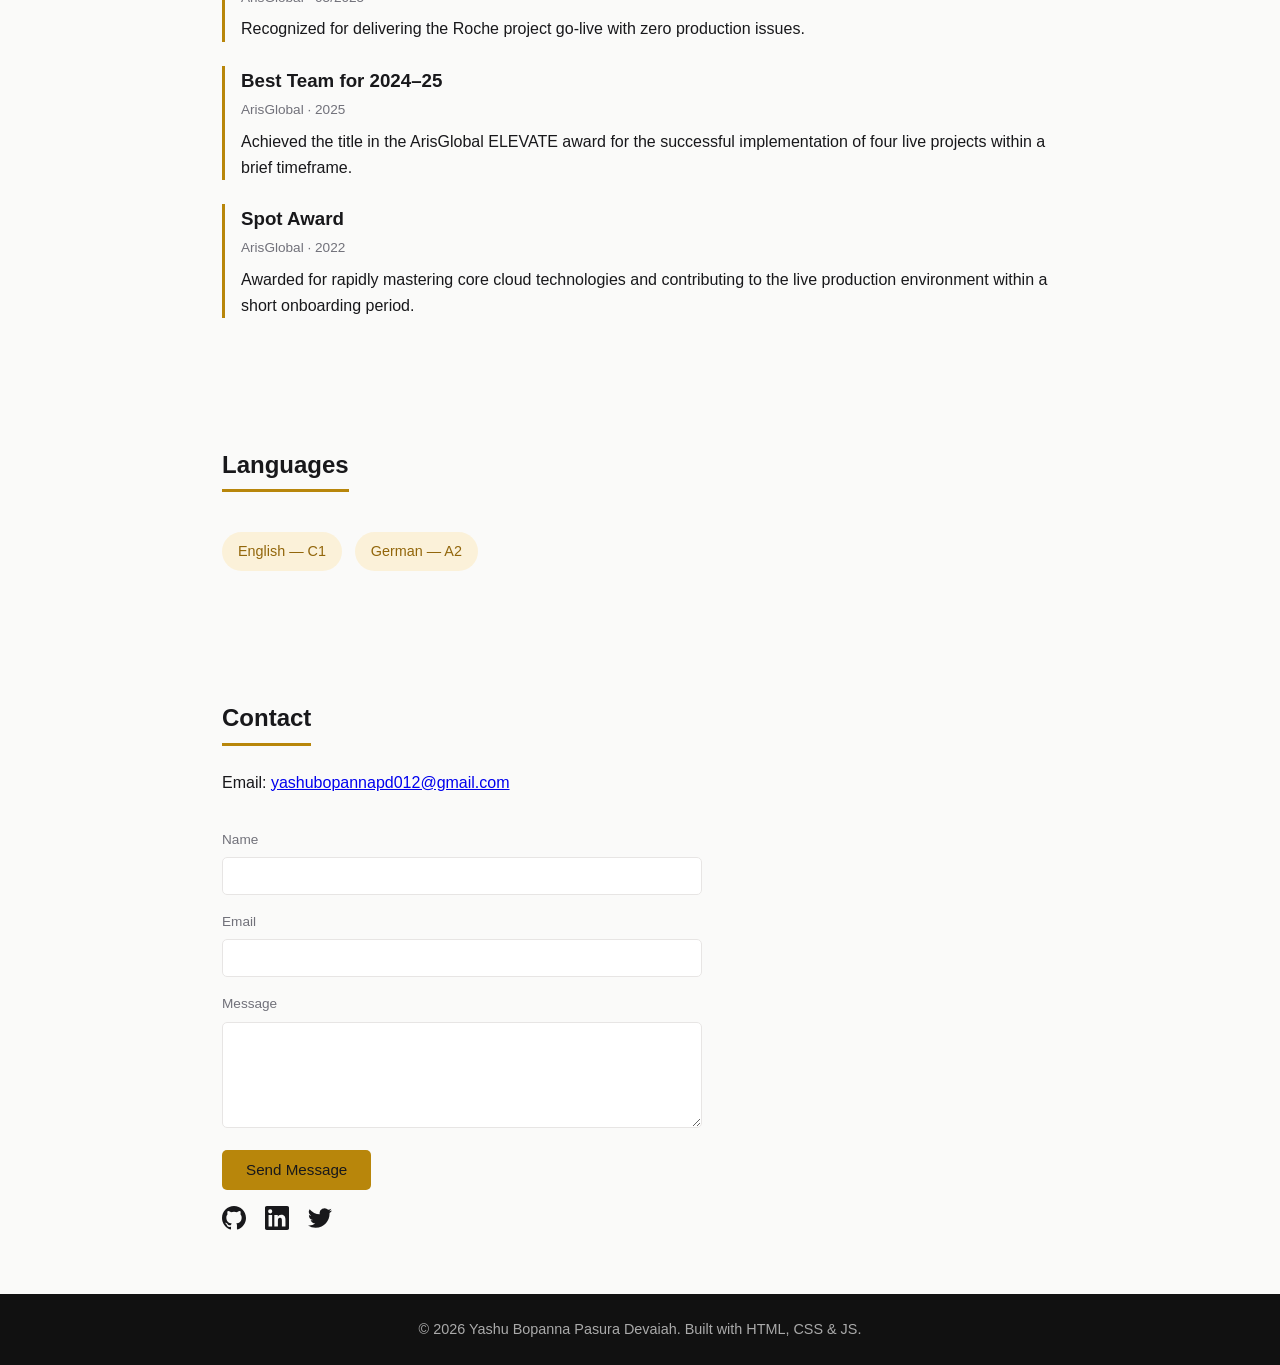
==== commit 6f9d12f3: "comitted changes done for the language and added new dark theme and light one" ====
--- a/index.html
+++ b/index.html
@@ -2,8 +2,8 @@
 <html lang="en">
 <head>
 <script>
-  if (localStorage.getItem('theme') === 'light') {
-    document.documentElement.setAttribute('data-theme', 'light');
+  if (localStorage.getItem('theme') === 'dark') {
+    document.documentElement.setAttribute('data-theme', 'dark');
   }
 </script>
 <meta charset="UTF-8">
@@ -40,9 +40,11 @@
 </head>
 <body>
 
-  <a href="#main-content" class="skip-link">Skip to content</a>
+  <a href="#main-content" class="skip-link" data-i18n="skipLink">Skip to content</a>
 
   <div class="progress-bar" id="progressBar"></div>
+
+  <button class="lang-toggle" id="langToggle" aria-label="Switch language">DE</button>
 
   <header class="navbar">
     <h2><div class="logo">Yashu Bopanna Pasura Devaiah</div></h2>
@@ -51,59 +53,58 @@
       <button class="nav-toggle" id="navToggle" aria-label="Toggle navigation menu">&#9776;</button>
       <nav id="navMenu">
         <ul>
-          <li><a href="#about">About</a></li>
-          <li><a href="#skills">Skills</a></li>
-          <li><a href="#experience">Experience</a></li>
-          <li><a href="#education">Education</a></li>
-          <li><a href="#projects">Projects</a></li>
-          <li><a href="#certifications">Certifications</a></li>
-          <li><a href="#languages">Languages</a></li>
-          <li><a href="#contact">Contact</a></li>
+          <li><a href="#about" data-i18n="nav.about">About</a></li>
+          <li><a href="#skills" data-i18n="nav.skills">Skills</a></li>
+          <li><a href="#experience" data-i18n="nav.experience">Experience</a></li>
+          <li><a href="#education" data-i18n="nav.education">Education</a></li>
+          <li><a href="#projects" data-i18n="nav.projects">Projects</a></li>
+          <li><a href="#certifications" data-i18n="nav.certifications">Certifications</a></li>
+          <li><a href="#languages" data-i18n="nav.languages">Languages</a></li>
+          <li><a href="#contact" data-i18n="nav.contact">Contact</a></li>
         </ul>
       </nav>
     </div>
   </header>
 
   <section class="hero" id="main-content">
-    <img src="assets/profile.jpg" alt="Profile photo" class="profile-photo">
-    <h1>Hi, I'm Yashu 👋</h1>
-    <p>A cloud engineer learning to build and showcase my work.</p>
+    <h1 data-i18n="hero.greeting">Hi, I'm Yashu 👋</h1>
+    <p data-i18n="hero.subtitle">A cloud engineer learning to build and showcase my work.</p>
     <div class="hero-buttons">
-      <a href="#projects" class="btn">View My Work</a>
-      <a href="resume.pdf" class="btn btn-outline" download>Download Resume</a>
+      <a href="#projects" class="btn" data-i18n="hero.viewWork">View My Work</a>
+      <a href="resume.pdf" class="btn btn-outline" download data-i18n="hero.downloadResume">Download Resume</a>
     </div>
   </section>
 
   <section class="stats">
     <div class="stat reveal">
       <span class="stat-number">4</span>
-      <span class="stat-label">Years Experience</span>
+      <span class="stat-label" data-i18n="stats.years">Years Experience</span>
     </div>
     <div class="stat reveal">
       <span class="stat-number">5</span>
-      <span class="stat-label">Projects Completed</span>
+      <span class="stat-label" data-i18n="stats.projects">Projects Completed</span>
     </div>
     <div class="stat reveal">
       <span class="stat-number">0</span>
-      <span class="stat-label">Certifications</span>
+      <span class="stat-label" data-i18n="stats.certifications">Certifications</span>
     </div>
     <div class="stat reveal">
       <span class="stat-number">0</span>
-      <span class="stat-label">Happy Clients</span>
+      <span class="stat-label" data-i18n="stats.clients">Happy Clients</span>
     </div>
   </section>
 
   <section id="about" class="section reveal">
-    <h2>About Me</h2>
-    <p>
+    <h2 data-i18n="about.heading">About Me</h2>
+    <p data-i18n="about.body">
       Master's student in Data Science with 4 year's experience as a Cloud Engineer and Implementation Consultant at ArisGlobal, cutting deployment time and project go-live cost by 15%. Strong analytical foundation in SQL, Python, Excel and Power BI, with a track record of translating operational data into measurable cost savings. Now looking to apply that analytical rigour to pricing strategy and market analysis in e-mobility.
     </p>
   </section>
 
   <section id="skills" class="section reveal">
-    <h2>Skills</h2>
-
-    <h3 class="skills-group-title">Analytics & Reporting</h3>
+    <h2 data-i18n="skills.heading">Skills</h2>
+
+    <h3 class="skills-group-title" data-i18n="skills.group.analytics">Analytics & Reporting</h3>
     <ul class="skills-list">
       <li class="reveal">SQL</li>
       <li class="reveal">Power BI</li>
@@ -115,7 +116,7 @@
       <li class="reveal">NumPy</li>
     </ul>
 
-    <h3 class="skills-group-title">Programming & Databases</h3>
+    <h3 class="skills-group-title" data-i18n="skills.group.programming">Programming & Databases</h3>
     <ul class="skills-list">
       <li class="reveal">Python</li>
       <li class="reveal">SQL</li>
@@ -125,7 +126,7 @@
       <li class="reveal">Scikit-learn</li>
     </ul>
 
-    <h3 class="skills-group-title">Cloud & DevOps</h3>
+    <h3 class="skills-group-title" data-i18n="skills.group.cloud">Cloud & DevOps</h3>
     <ul class="skills-list">
       <li class="reveal">AWS (EC2, RDS, Lambda, S3, VPC, IAM, ALB)</li>
       <li class="reveal">Git</li>
@@ -135,7 +136,7 @@
       <li class="reveal">Apache Tomcat</li>
     </ul>
 
-    <h3 class="skills-group-title">Tools</h3>
+    <h3 class="skills-group-title" data-i18n="skills.group.tools">Tools</h3>
     <ul class="skills-list">
       <li class="reveal">Jira</li>
       <li class="reveal">VS Code</li>
@@ -145,43 +146,43 @@
   </section>
 
   <section id="experience" class="section reveal">
-    <h2>Experience</h2>
+    <h2 data-i18n="experience.heading">Experience</h2>
     <div class="timeline">
       <div class="timeline-item reveal">
         <h3>Associate Cloud Engineer</h3>
         <span class="timeline-meta">ArisGlobal, Mysuru &middot; 10/2021 – 09/2025</span>
         <ul class="timeline-details">
-          <li>Improved system performance and data integrity by optimizing SQL queries and database structures, and automated log file validation through a Linux shell script that flagged execution errors and specified issues — saving 30–40 working hours and 3–5% of allocated project go-live cost.</li>
-          <li>Built and managed GitHub Actions CI/CD pipelines to automate deployments — triggering releases on push, sourcing configuration files from S3, and executing JAR builds for seamless, repeatable rollouts; managed multiple concurrent project deployments, delivering high-quality solutions under tight deadlines.</li>
-          <li>Leveraged AWS services — EC2, Lambda, S3, RDS, Secrets Manager, Systems Manager, CloudWatch, and Auto Scaling — including serverless architectures, to enhance system scalability, security, and performance across deployments and release upgrades.</li>
-          <li>Managed AWS and Datadog monitoring dashboards to proactively detect and resolve cloud and DevOps issues, reducing error resolution time by 20–30% compared to the previous approach.</li>
-          <li>Implemented Auth0 as a newly adopted third-party identity provider for the project, configuring SSO and passwordless authentication across multiple customer tenants.</li>
-          <li>Established the setup process for onboarding customers onto the new platform, defining a consistent, secure configuration standard for connections, credentials, and access policies.</li>
+          <li data-i18n="experience.bullet1">Improved system performance and data integrity by optimizing SQL queries and database structures, and automated log file validation through a Linux shell script that flagged execution errors and specified issues — saving 30–40 working hours and 3–5% of allocated project go-live cost.</li>
+          <li data-i18n="experience.bullet2">Built and managed GitHub Actions CI/CD pipelines to automate deployments — triggering releases on push, sourcing configuration files from S3, and executing JAR builds for seamless, repeatable rollouts; managed multiple concurrent project deployments, delivering high-quality solutions under tight deadlines.</li>
+          <li data-i18n="experience.bullet3">Leveraged AWS services — EC2, Lambda, S3, RDS, Secrets Manager, Systems Manager, CloudWatch, and Auto Scaling — including serverless architectures, to enhance system scalability, security, and performance across deployments and release upgrades.</li>
+          <li data-i18n="experience.bullet4">Managed AWS and Datadog monitoring dashboards to proactively detect and resolve cloud and DevOps issues, reducing error resolution time by 20–30% compared to the previous approach.</li>
+          <li data-i18n="experience.bullet5">Implemented Auth0 as a newly adopted third-party identity provider for the project, configuring SSO and passwordless authentication across multiple customer tenants.</li>
+          <li data-i18n="experience.bullet6">Established the setup process for onboarding customers onto the new platform, defining a consistent, secure configuration standard for connections, credentials, and access policies.</li>
         </ul>
       </div>
     </div>
   </section>
 
   <section id="education" class="section reveal">
-    <h2>Education</h2>
+    <h2 data-i18n="education.heading">Education</h2>
     <div class="timeline">
       <div class="timeline-item reveal">
-        <h3>Master's in Data Science</h3>
+        <h3 data-i18n="education.master">Master's in Data Science</h3>
         <span class="timeline-meta">University of Europe for Applied Sciences, Potsdam &middot; 09/2025 – Present</span>
       </div>
       <div class="timeline-item reveal">
-        <h3>Bachelor's in Computer Science</h3>
+        <h3 data-i18n="education.bachelor">Bachelor's in Computer Science</h3>
         <span class="timeline-meta">Vidya Vikas Institute of Engineering, India &middot; 08/2017 – 10/2021</span>
       </div>
     </div>
   </section>
 
   <section id="projects" class="section reveal">
-    <h2>Projects</h2>
+    <h2 data-i18n="projects.heading">Projects</h2>
     <div class="project-grid">
       <div class="project-card reveal">
         <h3>Global Supply Chain Performance Dashboard</h3>
-        <p>A data-visualization study of global maritime trade (2019–2026) using IMF PortWatch's daily, satellite-derived AIS data for ~90,000 vessels. Answers 10 analytical questions on how the 2023–24 Red Sea and Panama Canal disruptions rerouted trade rather than shrinking it, via a shared pipeline feeding both a notebook and a live dashboard.</p>
+        <p data-i18n="projects.supplyChain">A data-visualization study of global maritime trade (2019–2026) using IMF PortWatch's daily, satellite-derived AIS data for ~90,000 vessels. Answers 10 analytical questions on how the 2023–24 Red Sea and Panama Canal disruptions rerouted trade rather than shrinking it, via a shared pipeline feeding both a notebook and a live dashboard.</p>
         <ul class="tag-list">
           <li>Plotly</li>
           <li>Streamlit</li>
@@ -191,13 +192,13 @@
           <li>Python</li>
         </ul>
         <div class="project-links">
-          <a href="https://github.com/bopanna012/Global-Supply-Chain-Performance-Dashboard" target="_blank">View on GitHub</a>
-          <a href="https://global-supply-chain-performance-dashboard-7en4lf4cnljnwckrwqeg.streamlit.app/" target="_blank">Live Demo</a>
+          <a href="https://github.com/bopanna012/Global-Supply-Chain-Performance-Dashboard" target="_blank" data-i18n="links.github">View on GitHub</a>
+          <a href="https://global-supply-chain-performance-dashboard-7en4lf4cnljnwckrwqeg.streamlit.app/" target="_blank" data-i18n="links.demo">Live Demo</a>
         </div>
       </div>
       <div class="project-card reveal">
         <h3>Reducing Repeated LLM Calls Through Caching</h3>
-        <p>A hybrid caching layer for LLM applications that checks an exact-match cache, then a semantic cache (sentence-embedding similarity via FAISS) before falling back to a local LLM — cutting latency, cost, and repeated inference. Includes a benchmarking and threshold-tuning framework for cache-hit quality.</p>
+        <p data-i18n="projects.llmCaching">A hybrid caching layer for LLM applications that checks an exact-match cache, then a semantic cache (sentence-embedding similarity via FAISS) before falling back to a local LLM — cutting latency, cost, and repeated inference. Includes a benchmarking and threshold-tuning framework for cache-hit quality.</p>
         <ul class="tag-list">
           <li>FAISS</li>
           <li>Sentence-Transformers</li>
@@ -205,12 +206,12 @@
           <li>Python</li>
         </ul>
         <div class="project-links">
-          <a href="https://github.com/bopanna012/Reducing-Repeated-LLM-Calls-Through-Caching" target="_blank">View on GitHub</a>
+          <a href="https://github.com/bopanna012/Reducing-Repeated-LLM-Calls-Through-Caching" target="_blank" data-i18n="links.github">View on GitHub</a>
         </div>
       </div>
       <div class="project-card reveal">
         <h3>Crop Recommendation</h3>
-        <p>A machine-learning system that recommends the best-suited crop for a plot of land from its soil nutrients (N/P/K) and climate (temperature, humidity, pH, rainfall), trained on the Kaggle Crop Recommendation dataset (2,200 records, 22 crop classes). Ships as a Streamlit app with explainable feature importances plus a Power BI dashboard for exploring the data.</p>
+        <p data-i18n="projects.cropRecommendation">A machine-learning system that recommends the best-suited crop for a plot of land from its soil nutrients (N/P/K) and climate (temperature, humidity, pH, rainfall), trained on the Kaggle Crop Recommendation dataset (2,200 records, 22 crop classes). Ships as a Streamlit app with explainable feature importances plus a Power BI dashboard for exploring the data.</p>
         <ul class="tag-list">
           <li>scikit-learn (Random Forest, 99.32% accuracy)</li>
           <li>Streamlit</li>
@@ -218,12 +219,12 @@
           <li>Python</li>
         </ul>
         <div class="project-links">
-          <a href="https://github.com/bopanna012/Crop_Recommendation" target="_blank">View on GitHub</a>
+          <a href="https://github.com/bopanna012/Crop_Recommendation" target="_blank" data-i18n="links.github">View on GitHub</a>
         </div>
       </div>
       <div class="project-card reveal">
         <h3>Biodiversity Sound Monitor</h3>
-        <p>An end-to-end ML pipeline for weakly-labelled bird-sound classification, built around the Kaggle BirdCLEF 2026 dataset. Converts field-recorded audio into Log-Mel spectrograms and classifies them with a 2D CNN using Multiple-Instance-Learning pooling over frame-level predictions, since only file-level species tags are available. A Streamlit dashboard lets you upload audio and view spectrograms, species predictions, and confidence scores.</p>
+        <p data-i18n="projects.biodiversity">An end-to-end ML pipeline for weakly-labelled bird-sound classification, built around the Kaggle BirdCLEF 2026 dataset. Converts field-recorded audio into Log-Mel spectrograms and classifies them with a 2D CNN using Multiple-Instance-Learning pooling over frame-level predictions, since only file-level species tags are available. A Streamlit dashboard lets you upload audio and view spectrograms, species predictions, and confidence scores.</p>
         <ul class="tag-list">
           <li>CNN / Deep Learning</li>
           <li>Multiple-Instance-Learning</li>
@@ -231,12 +232,12 @@
           <li>Python</li>
         </ul>
         <div class="project-links">
-          <a href="https://github.com/bopanna012/biodiversity-sound-monitor" target="_blank">View on GitHub</a>
+          <a href="https://github.com/bopanna012/biodiversity-sound-monitor" target="_blank" data-i18n="links.github">View on GitHub</a>
         </div>
       </div>
       <div class="project-card reveal">
         <h3>Retail Inventory Optimisation</h3>
-        <p>A full-stack decision-support system for retail inventory management: a normalized multi-store, multi-supplier PostgreSQL schema with live stock-health monitoring, reorder alerts, and days-to-expiry tracking. Derived-field logic (stock status, reorder alerts, capacity) is implemented once on the backend and imported directly by the frontend so the UI can never disagree with the API.</p>
+        <p data-i18n="projects.retailInventory">A full-stack decision-support system for retail inventory management: a normalized multi-store, multi-supplier PostgreSQL schema with live stock-health monitoring, reorder alerts, and days-to-expiry tracking. Derived-field logic (stock status, reorder alerts, capacity) is implemented once on the backend and imported directly by the frontend so the UI can never disagree with the API.</p>
         <ul class="tag-list">
           <li>Next.js</li>
           <li>Express REST API</li>
@@ -245,56 +246,56 @@
           <li>JavaScript</li>
         </ul>
         <div class="project-links">
-          <a href="https://github.com/bopanna012/Retail_inventory_optimisation" target="_blank">View on GitHub</a>
+          <a href="https://github.com/bopanna012/Retail_inventory_optimisation" target="_blank" data-i18n="links.github">View on GitHub</a>
         </div>
       </div>
     </div>
   </section>
 
   <section id="certifications" class="section reveal">
-    <h2>Certifications & Honors</h2>
+    <h2 data-i18n="certifications.heading">Certifications & Honors</h2>
     <div class="timeline">
       <div class="timeline-item reveal">
         <h3>Value Champion Award</h3>
         <span class="timeline-meta">ArisGlobal &middot; 05/2025</span>
-        <p>Recognized for delivering the Roche project go-live with zero production issues.</p>
+        <p data-i18n="certifications.valueChampion">Recognized for delivering the Roche project go-live with zero production issues.</p>
       </div>
       <div class="timeline-item reveal">
         <h3>Best Team for 2024–25</h3>
         <span class="timeline-meta">ArisGlobal &middot; 2025</span>
-        <p>Achieved the title in the ArisGlobal ELEVATE award for the successful implementation of four live projects within a brief timeframe.</p>
+        <p data-i18n="certifications.bestTeam">Achieved the title in the ArisGlobal ELEVATE award for the successful implementation of four live projects within a brief timeframe.</p>
       </div>
       <div class="timeline-item reveal">
         <h3>Spot Award</h3>
         <span class="timeline-meta">ArisGlobal &middot; 2022</span>
-        <p>Awarded for rapidly mastering core cloud technologies and contributing to the live production environment within a short onboarding period.</p>
+        <p data-i18n="certifications.spotAward">Awarded for rapidly mastering core cloud technologies and contributing to the live production environment within a short onboarding period.</p>
       </div>
     </div>
   </section>
 
   <section id="languages" class="section reveal">
-    <h2>Languages</h2>
-    <ul class="skills-list">
-      <li class="reveal">English — C1</li>
-      <li class="reveal">German — A2</li>
+    <h2 data-i18n="languages.heading">Languages</h2>
+    <ul class="skills-list">
+      <li class="reveal" data-i18n="languages.english">English — C1</li>
+      <li class="reveal" data-i18n="languages.german">German — A2</li>
     </ul>
   </section>
 
   <section id="contact" class="section reveal">
-    <h2>Contact</h2>
-    <p>Email: <a href="mailto:yashubopannapd012@gmail.com">yashubopannapd012@gmail.com</a></p>
+    <h2 data-i18n="contact.heading">Contact</h2>
+    <p><span data-i18n="contact.emailLabel">Email:</span> <a href="mailto:yashubopannapd012@gmail.com">yashubopannapd012@gmail.com</a></p>
 
     <form class="contact-form" action="https://formspree.io/f/YOUR_FORM_ID" method="POST">
-      <label for="name">Name</label>
+      <label for="name" data-i18n="contact.name">Name</label>
       <input type="text" id="name" name="name" required>
 
-      <label for="email">Email</label>
+      <label for="email" data-i18n="contact.emailField">Email</label>
       <input type="email" id="email" name="email" required>
 
-      <label for="message">Message</label>
+      <label for="message" data-i18n="contact.message">Message</label>
       <textarea id="message" name="message" rows="5" required></textarea>
 
-      <button type="submit" class="btn">Send Message</button>
+      <button type="submit" class="btn" data-i18n="contact.send">Send Message</button>
     </form>
 
     <div class="social-icons">
@@ -313,7 +314,7 @@
   <button id="backToTop" class="back-to-top" aria-label="Back to top">&#8593;</button>
 
   <footer>
-    <p>&copy; <span id="year"></span> Yashu Bopanna Pasura Devaiah. Built with HTML, CSS & JS.</p>
+    <p>&copy; <span id="year"></span> Yashu Bopanna Pasura Devaiah. <span data-i18n="footer.builtWith">Built with HTML, CSS & JS.</span></p>
   </footer>
 
   <script src="script.js"></script>
--- a/style.css
+++ b/style.css
@@ -5,54 +5,57 @@
 }
 
 :root {
-  --accent: #4da6ff;
-  --accent-hover: #2d8ae5;
-
-  --bg-body: #000;
-  --text-body: #eee;
-  --bg-hero: #000;
-  --text-hero-sub: #bbb;
-  --bg-stats: #0a0a0a;
-
-  --bg-card: #111;
-  --border-card: #333;
-  --shadow-card: rgba(0, 0, 0, 0.4);
-
-  --bg-tag: #1a1a1a;
-  --text-tag: #7ab8ff;
-
-  --text-meta: #999;
-
-  --bg-input: #111;
-  --border-input: #333;
-  --text-input: #eee;
-
-  --profile-bg: #111;
-  --text-social: #eee;
-}
-
-[data-theme="light"] {
-  --bg-body: #ffffff;
-  --text-body: #222;
-  --bg-hero: #f4f6f9;
-  --text-hero-sub: #555;
-  --bg-stats: #f4f6f9;
+  --accent: #b8860b;
+  --accent-hover: #96690c;
+  --text-on-accent: #18181b;
+
+  --bg-body: #fafaf9;
+  --text-body: #18181b;
+  --bg-hero: #fafaf9;
+  --text-hero-sub: #71717a;
+  --bg-stats: #ffffff;
 
   --bg-card: #ffffff;
-  --border-card: #e0e0e0;
-  --shadow-card: rgba(0, 0, 0, 0.08);
-
-  --bg-tag: #eef4ff;
-  --text-tag: #2d6cc0;
-
-  --text-meta: #777;
+  --border-card: #e7e5e4;
+  --shadow-card: rgba(0, 0, 0, 0.06);
+
+  --bg-tag: #fbf1d9;
+  --text-tag: #92660b;
+
+  --text-meta: #71717a;
 
   --bg-input: #ffffff;
-  --border-input: #ccc;
-  --text-input: #222;
-
-  --profile-bg: #eee;
-  --text-social: #222;
+  --border-input: #e7e5e4;
+  --text-input: #18181b;
+
+  --text-social: #18181b;
+}
+
+[data-theme="dark"] {
+  --accent: #d4af37;
+  --accent-hover: #aa8c2c;
+  --text-on-accent: #0c0c0c;
+
+  --bg-body: #0c0c0c;
+  --text-body: #fafaf9;
+  --bg-hero: #0c0c0c;
+  --text-hero-sub: #a1a1aa;
+  --bg-stats: #171717;
+
+  --bg-card: #171717;
+  --border-card: #27272a;
+  --shadow-card: rgba(0, 0, 0, 0.5);
+
+  --bg-tag: #27272a;
+  --text-tag: #d4af37;
+
+  --text-meta: #a1a1aa;
+
+  --bg-input: #171717;
+  --border-input: #27272a;
+  --text-input: #fafaf9;
+
+  --text-social: #fafaf9;
 }
 
 body {
@@ -68,7 +71,7 @@
   top: -3rem;
   left: 1rem;
   background: var(--accent);
-  color: #fff;
+  color: var(--text-on-accent);
   padding: 0.6rem 1.2rem;
   border-radius: 4px;
   text-decoration: none;
@@ -86,7 +89,7 @@
   left: 0;
   height: 3px;
   width: 0%;
-  background: linear-gradient(90deg, var(--accent), #7ab8ff);
+  background: var(--accent);
   z-index: 200;
   transition: width 0.1s ease-out;
 }
@@ -96,6 +99,7 @@
   justify-content: space-between;
   align-items: center;
   padding: 1rem 2rem;
+  padding-right: 4.5rem;
   background: #111;
   color: #fff;
   position: sticky;
@@ -132,12 +136,12 @@
   bottom: -2px;
   width: 0;
   height: 2px;
-  background: #4da6ff;
+  background: var(--accent);
   transition: width 0.25s ease;
 }
 
 .navbar nav a:hover {
-  color: #4da6ff;
+  color: var(--accent);
 }
 
 .navbar nav a:hover::after,
@@ -146,7 +150,7 @@
 }
 
 .navbar nav a.active {
-  color: #4da6ff;
+  color: var(--accent);
 }
 
 .nav-right {
@@ -165,6 +169,22 @@
   line-height: 1;
 }
 
+.lang-toggle {
+  position: fixed;
+  top: 0.9rem;
+  right: 1.5rem;
+  z-index: 210;
+  background: #111;
+  color: #fff;
+  font-size: 0.85rem;
+  font-weight: 600;
+  border: 1px solid #444;
+  border-radius: 4px;
+  padding: 0.3rem 0.5rem;
+  cursor: pointer;
+  line-height: 1;
+}
+
 .nav-toggle {
   display: none;
   font-size: 1.5rem;
@@ -188,10 +208,9 @@
   animation: hero-in 0.7s ease forwards;
 }
 
-.hero .profile-photo { animation-delay: 0.05s; }
-.hero h1 { animation-delay: 0.2s; }
-.hero p { animation-delay: 0.35s; }
-.hero .hero-buttons { animation-delay: 0.5s; }
+.hero h1 { animation-delay: 0.05s; }
+.hero p { animation-delay: 0.2s; }
+.hero .hero-buttons { animation-delay: 0.35s; }
 
 @keyframes hero-in {
   to {
@@ -208,16 +227,6 @@
   }
 }
 
-.profile-photo {
-  width: 140px;
-  height: 140px;
-  border-radius: 50%;
-  object-fit: cover;
-  margin-bottom: 1.5rem;
-  border: 3px solid var(--accent);
-  background: var(--profile-bg);
-}
-
 .hero h1 {
   font-size: 2.5rem;
   margin-bottom: 1rem;
@@ -238,7 +247,7 @@
 
 .btn {
   background: var(--accent);
-  color: #fff;
+  color: var(--text-on-accent);
   padding: 0.7rem 1.5rem;
   border-radius: 5px;
   text-decoration: none;
@@ -257,7 +266,7 @@
 
 .btn-outline:hover {
   background: var(--accent);
-  color: #fff;
+  color: var(--text-on-accent);
 }
 
 .stats {
@@ -339,8 +348,8 @@
 }
 
 .project-grid {
-  display: grid;
-  grid-template-columns: repeat(auto-fit, minmax(220px, 1fr));
+  display: flex;
+  flex-direction: column;
   gap: 1.5rem;
   margin-top: 1.5rem;
 }
@@ -511,7 +520,7 @@
   border-radius: 50%;
   border: none;
   background: var(--accent);
-  color: #fff;
+  color: var(--text-on-accent);
   font-size: 1.2rem;
   cursor: pointer;
   display: none;
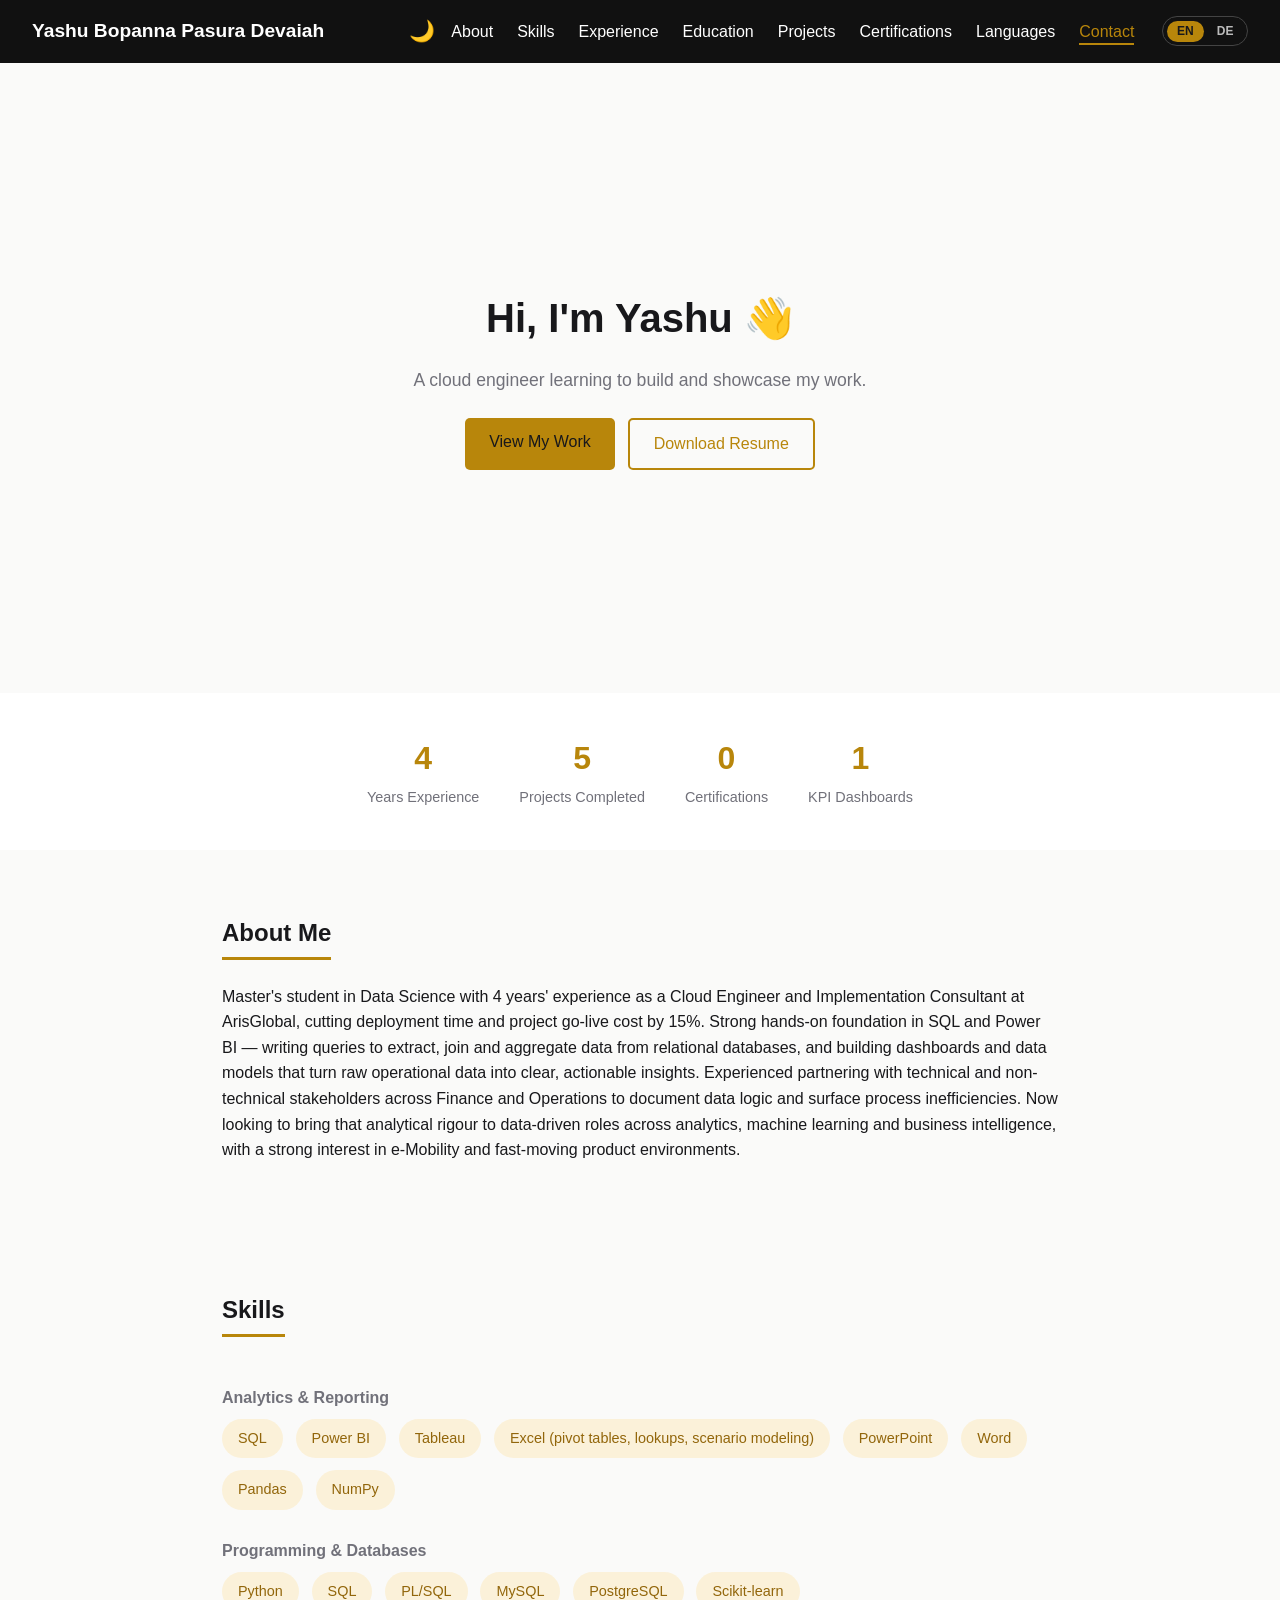
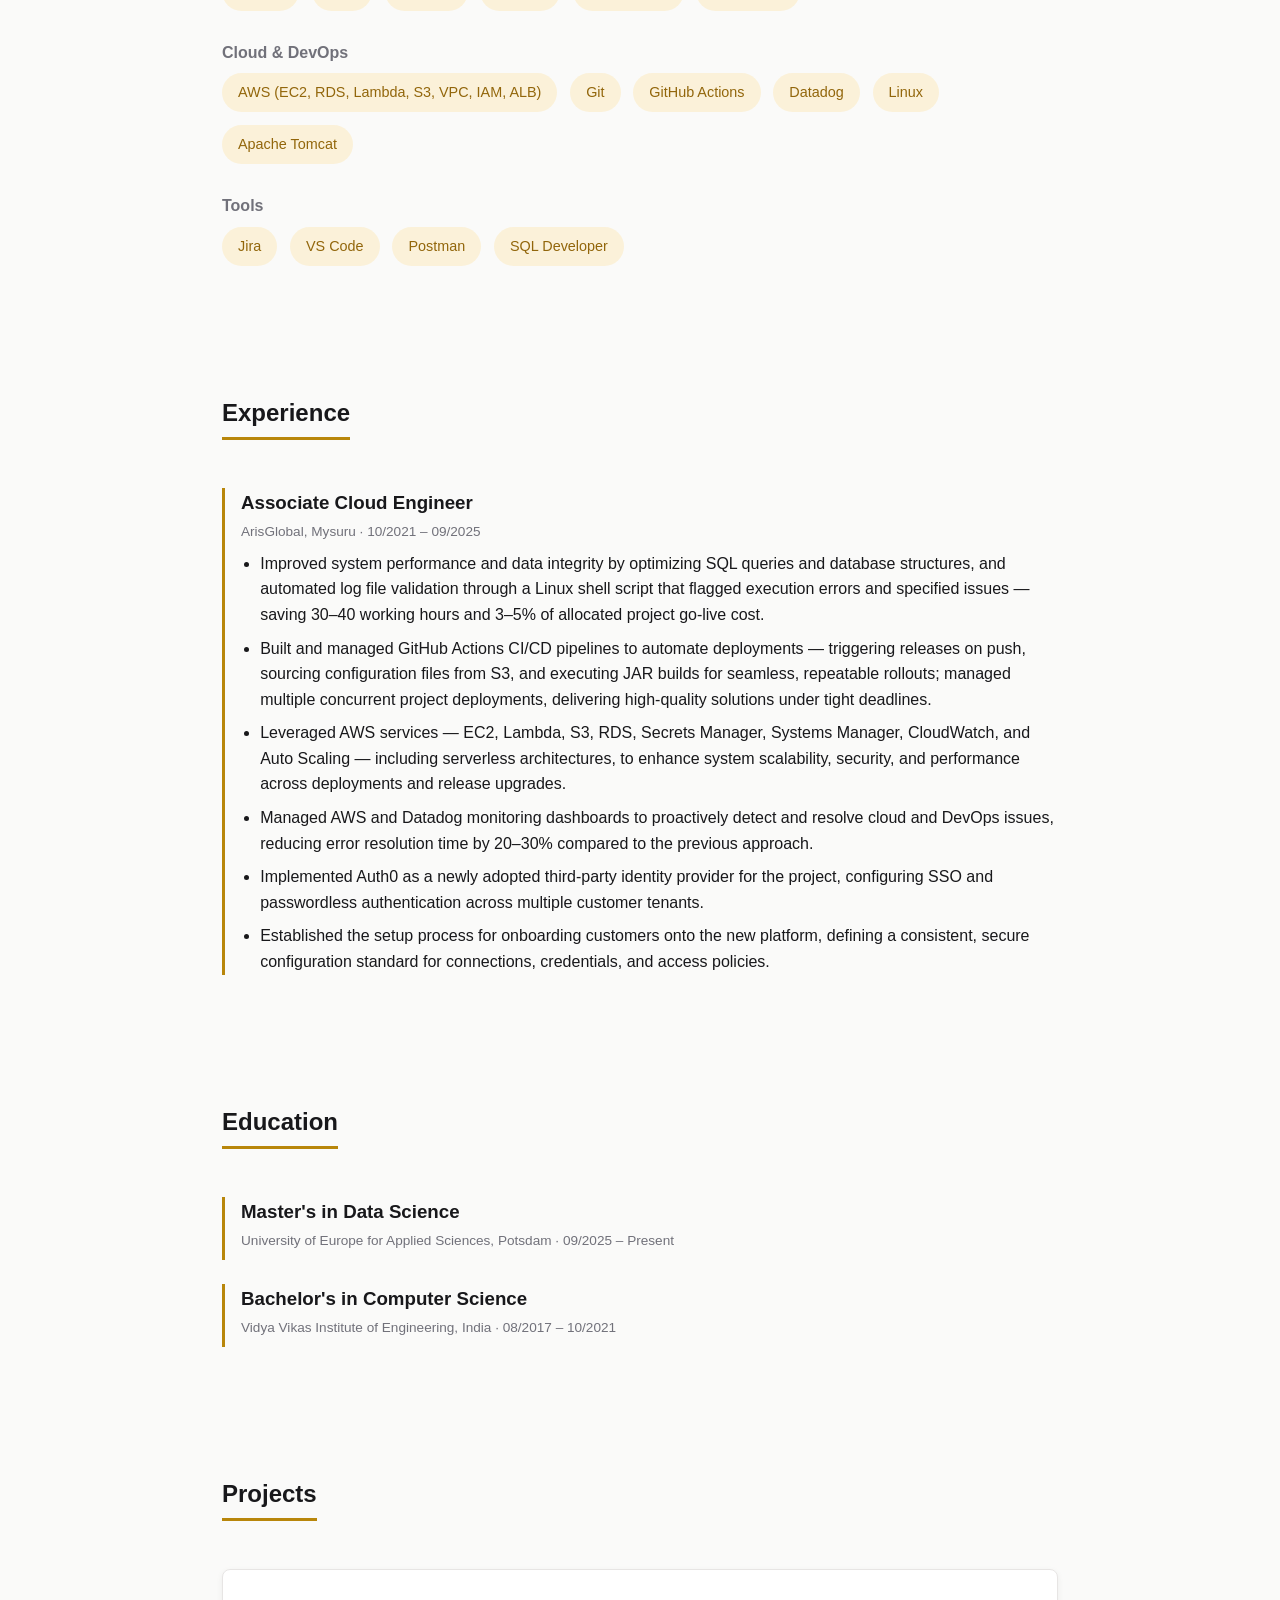
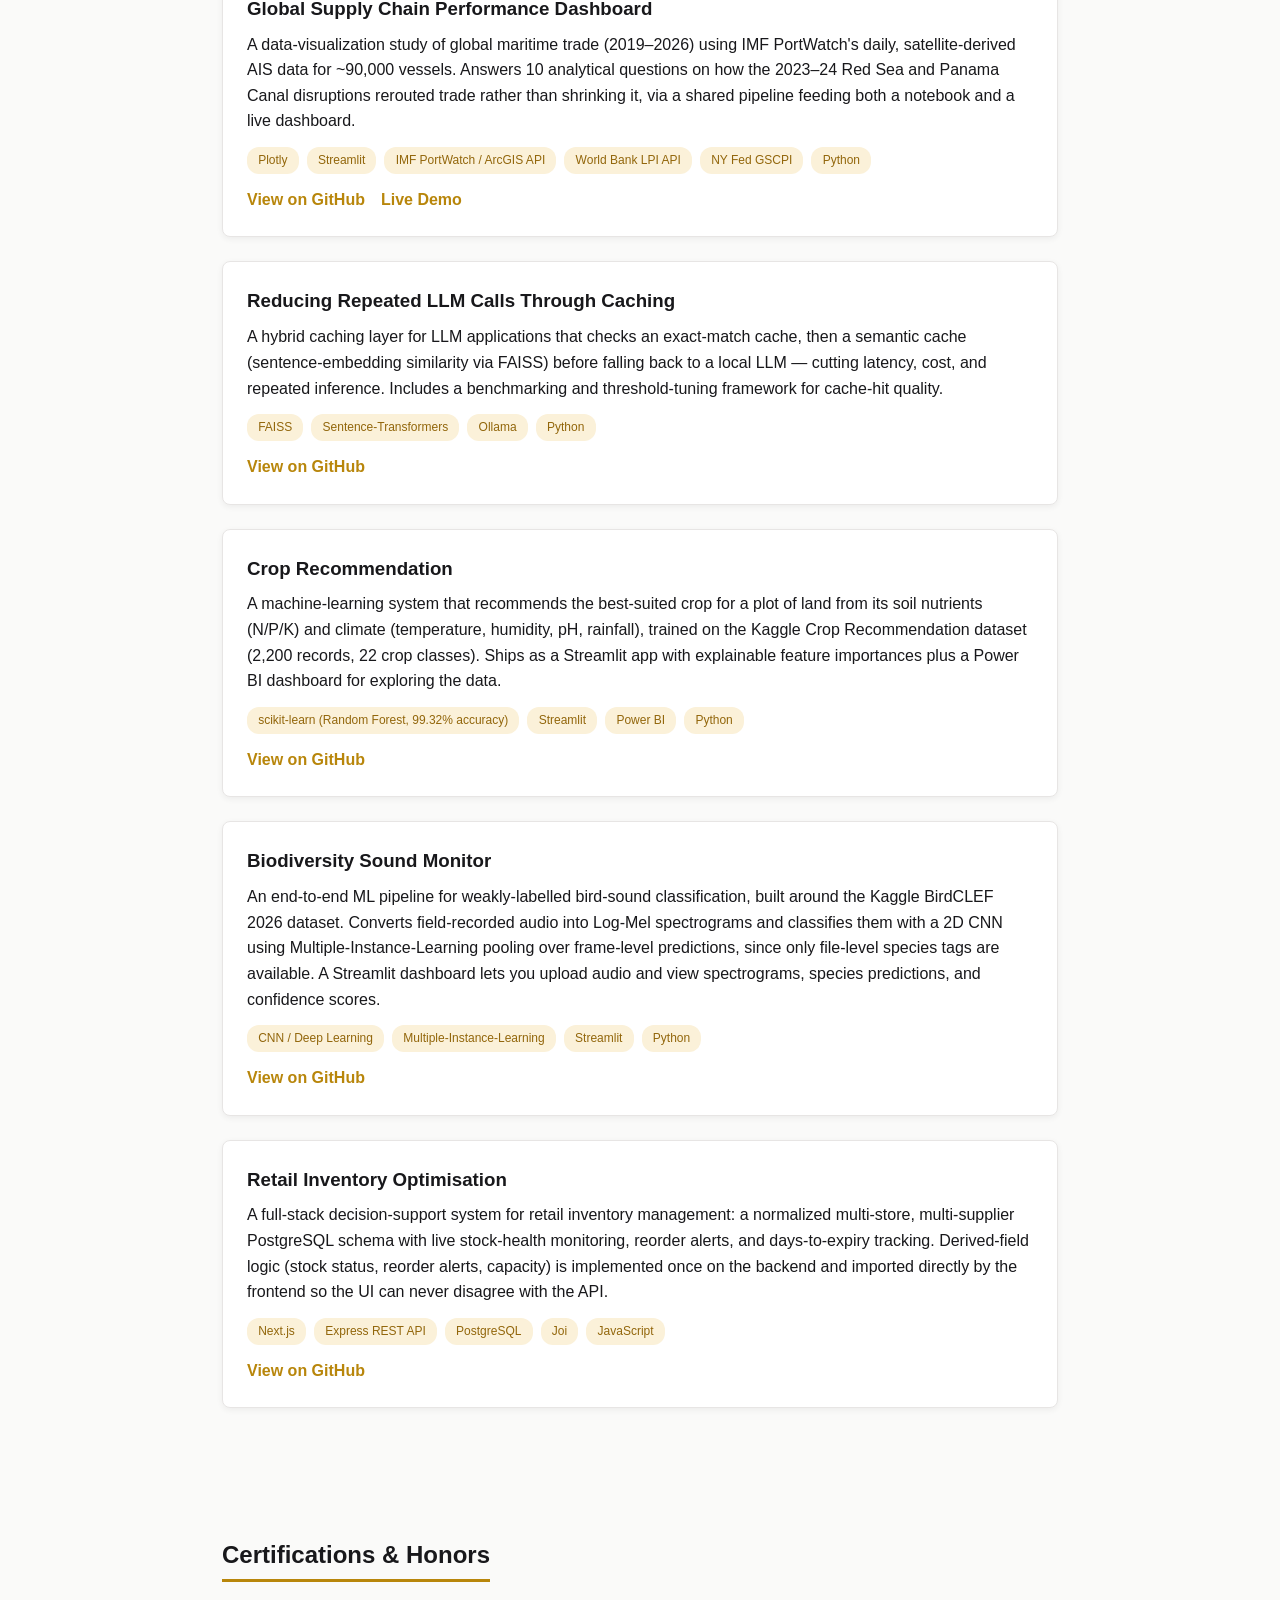
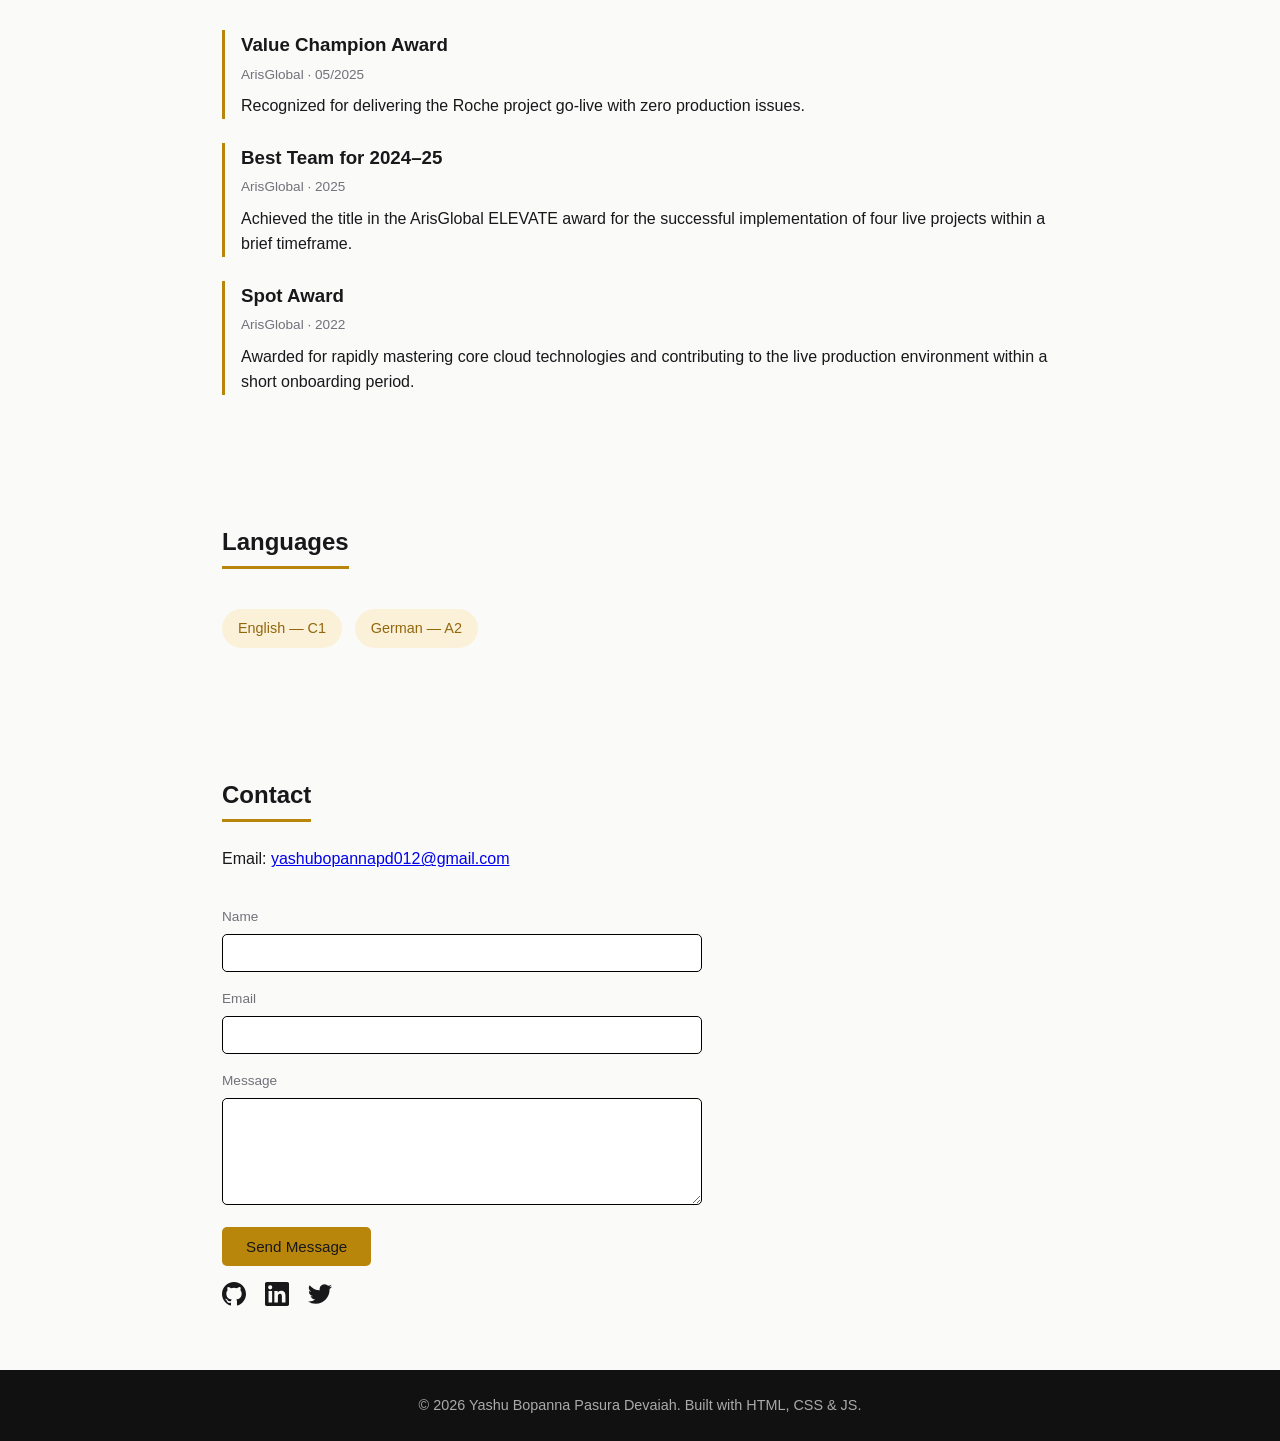
==== commit 0ebe55ff: "comitted changes done for the language toggle button, about and contacts fields" ====
--- a/index.html
+++ b/index.html
@@ -44,8 +44,6 @@
 
   <div class="progress-bar" id="progressBar"></div>
 
-  <button class="lang-toggle" id="langToggle" aria-label="Switch language">DE</button>
-
   <header class="navbar">
     <h2><div class="logo">Yashu Bopanna Pasura Devaiah</div></h2>
     <div class="nav-right">
@@ -63,6 +61,10 @@
           <li><a href="#contact" data-i18n="nav.contact">Contact</a></li>
         </ul>
       </nav>
+      <div class="lang-switch" role="group" aria-label="Switch language">
+        <button class="lang-option" id="langEn" data-lang="en">EN</button>
+        <button class="lang-option" id="langDe" data-lang="de">DE</button>
+      </div>
     </div>
   </header>
 
@@ -89,15 +91,15 @@
       <span class="stat-label" data-i18n="stats.certifications">Certifications</span>
     </div>
     <div class="stat reveal">
-      <span class="stat-number">0</span>
-      <span class="stat-label" data-i18n="stats.clients">Happy Clients</span>
+      <span class="stat-number">1</span>
+      <span class="stat-label" data-i18n="stats.clients">KPI Dashboards</span>
     </div>
   </section>
 
   <section id="about" class="section reveal">
     <h2 data-i18n="about.heading">About Me</h2>
     <p data-i18n="about.body">
-      Master's student in Data Science with 4 year's experience as a Cloud Engineer and Implementation Consultant at ArisGlobal, cutting deployment time and project go-live cost by 15%. Strong analytical foundation in SQL, Python, Excel and Power BI, with a track record of translating operational data into measurable cost savings. Now looking to apply that analytical rigour to pricing strategy and market analysis in e-mobility.
+      Master's student in Data Science with 4 years' experience as a Cloud Engineer and Implementation Consultant at ArisGlobal, cutting deployment time and project go-live cost by 15%. Strong hands-on foundation in SQL and Power BI — writing queries to extract, join and aggregate data from relational databases, and building dashboards and data models that turn raw operational data into clear, actionable insights. Experienced partnering with technical and non-technical stakeholders across Finance and Operations to document data logic and surface process inefficiencies. Now looking to bring that analytical rigour to data-driven roles across analytics, machine learning and business intelligence, with a strong interest in e-Mobility and fast-moving product environments.
     </p>
   </section>
 
--- a/style.css
+++ b/style.css
@@ -25,7 +25,7 @@
   --text-meta: #71717a;
 
   --bg-input: #ffffff;
-  --border-input: #e7e5e4;
+  --border-input: #000000;
   --text-input: #18181b;
 
   --text-social: #18181b;
@@ -52,7 +52,7 @@
   --text-meta: #a1a1aa;
 
   --bg-input: #171717;
-  --border-input: #27272a;
+  --border-input: #52525b;
   --text-input: #fafaf9;
 
   --text-social: #fafaf9;
@@ -99,7 +99,6 @@
   justify-content: space-between;
   align-items: center;
   padding: 1rem 2rem;
-  padding-right: 4.5rem;
   background: #111;
   color: #fff;
   position: sticky;
@@ -169,20 +168,32 @@
   line-height: 1;
 }
 
-.lang-toggle {
-  position: fixed;
-  top: 0.9rem;
-  right: 1.5rem;
-  z-index: 210;
-  background: #111;
-  color: #fff;
-  font-size: 0.85rem;
+.lang-switch {
+  display: flex;
+  align-items: center;
+  gap: 0.15rem;
+  margin-left: 0.75rem;
+  padding: 0.2rem;
+  border: 1px solid #444;
+  border-radius: 999px;
+}
+
+.lang-option {
+  background: none;
+  border: none;
+  color: #bbb;
+  font-size: 0.75rem;
   font-weight: 600;
-  border: 1px solid #444;
-  border-radius: 4px;
-  padding: 0.3rem 0.5rem;
+  padding: 0.3rem 0.65rem;
+  border-radius: 999px;
   cursor: pointer;
   line-height: 1;
+  transition: background 0.2s ease, color 0.2s ease;
+}
+
+.lang-option.active {
+  background: var(--accent);
+  color: var(--text-on-accent);
 }
 
 .nav-toggle {
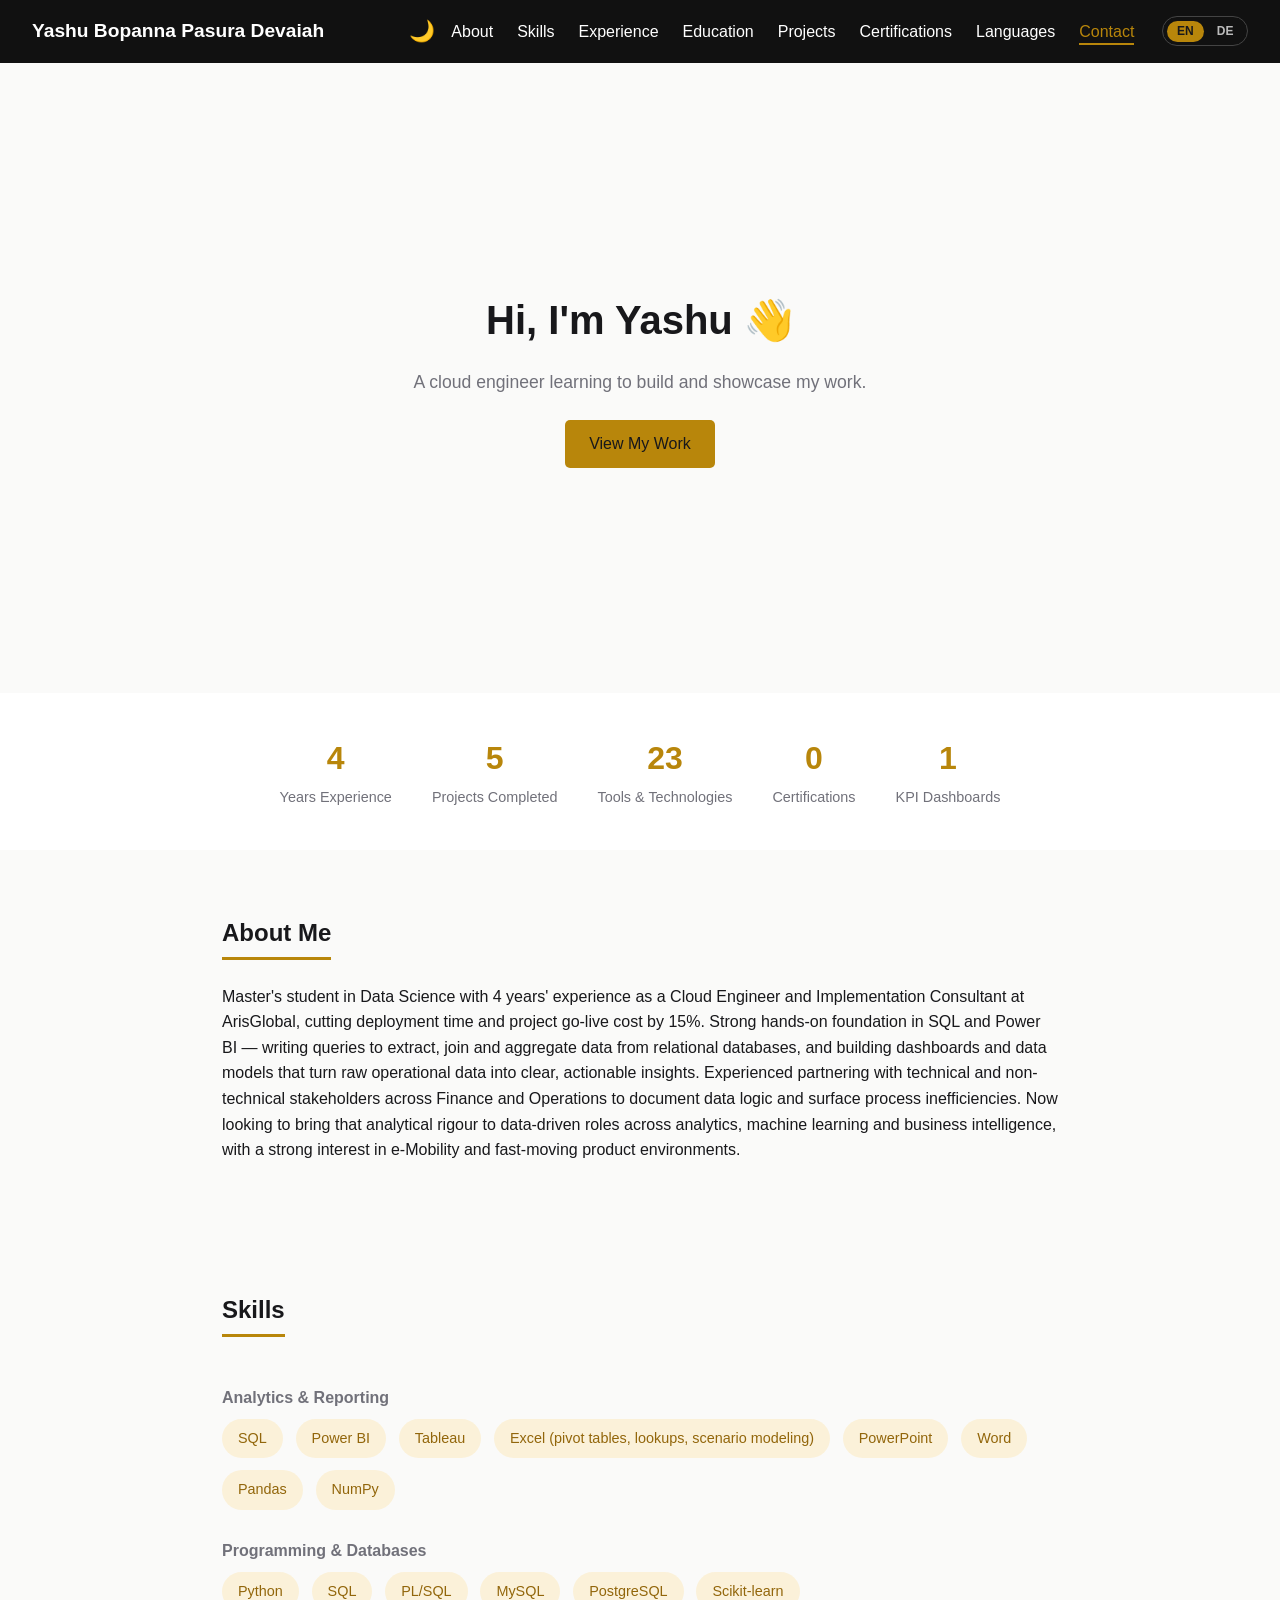
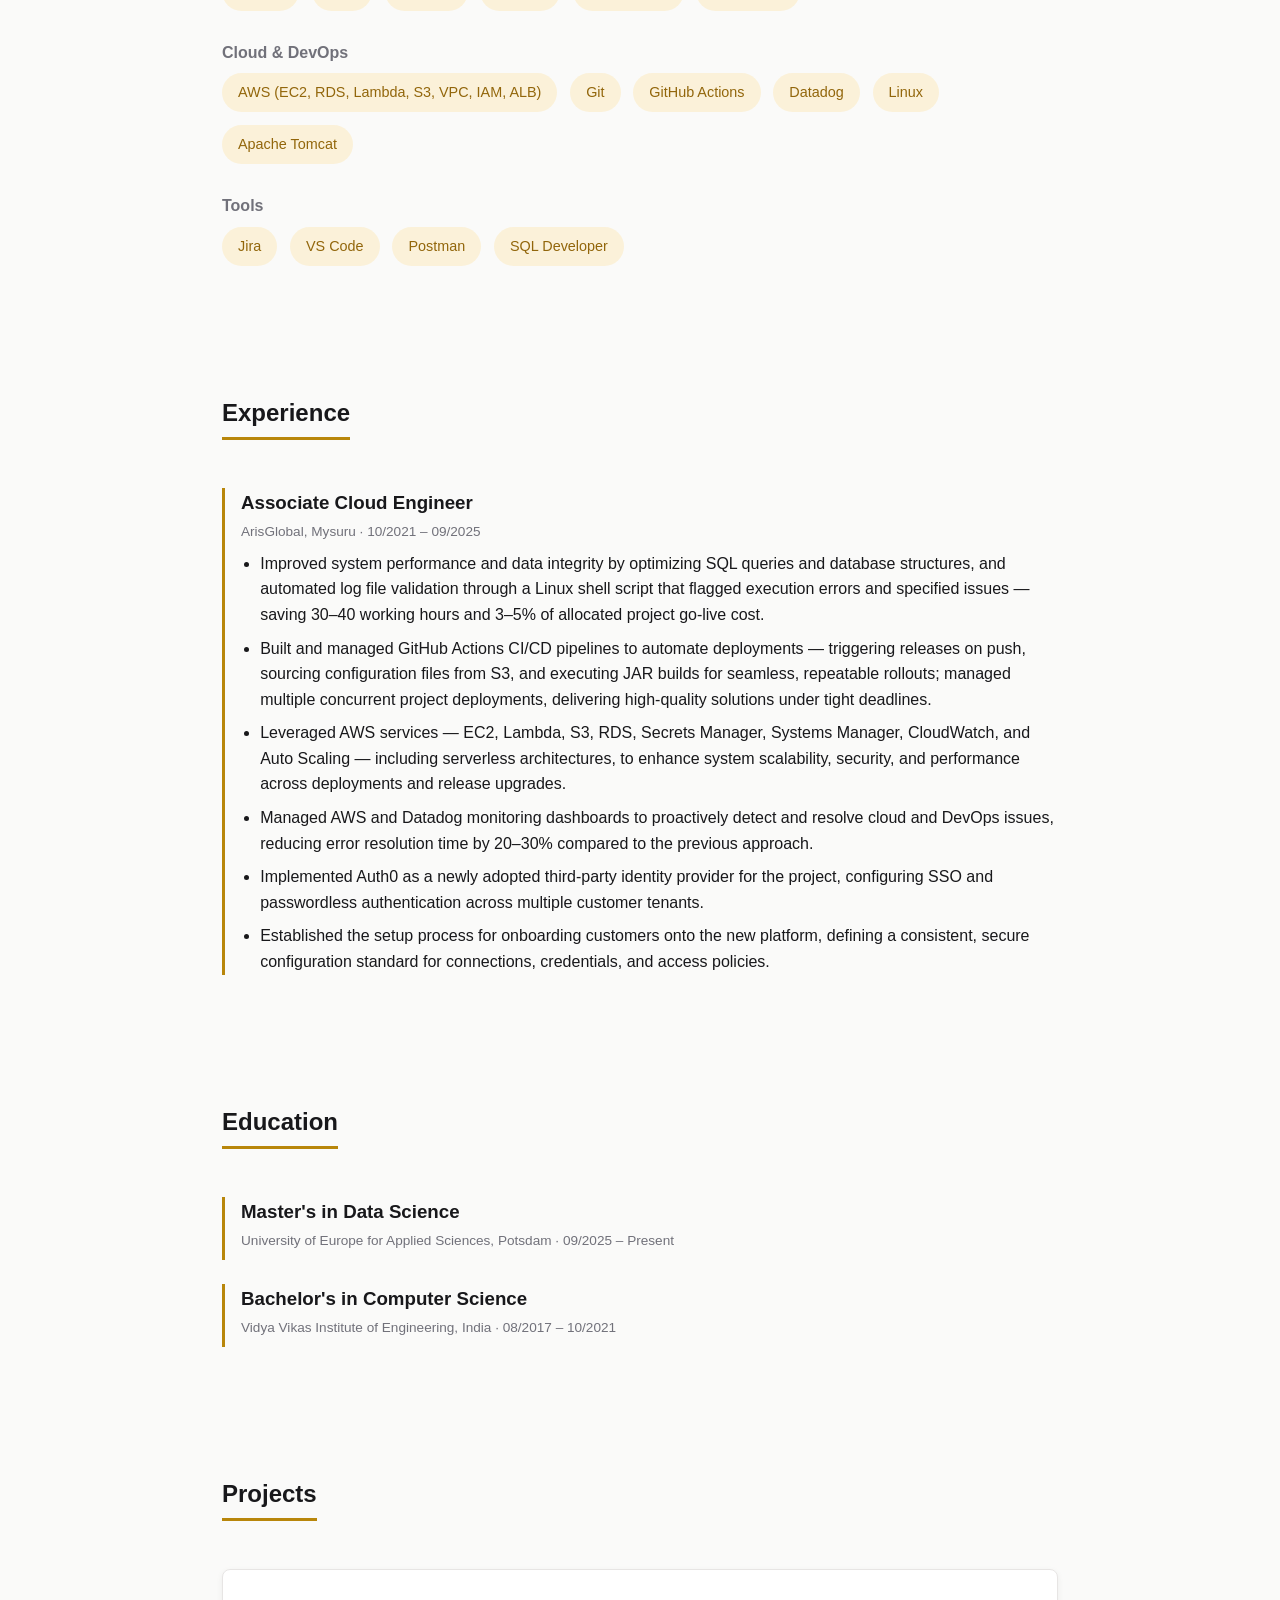
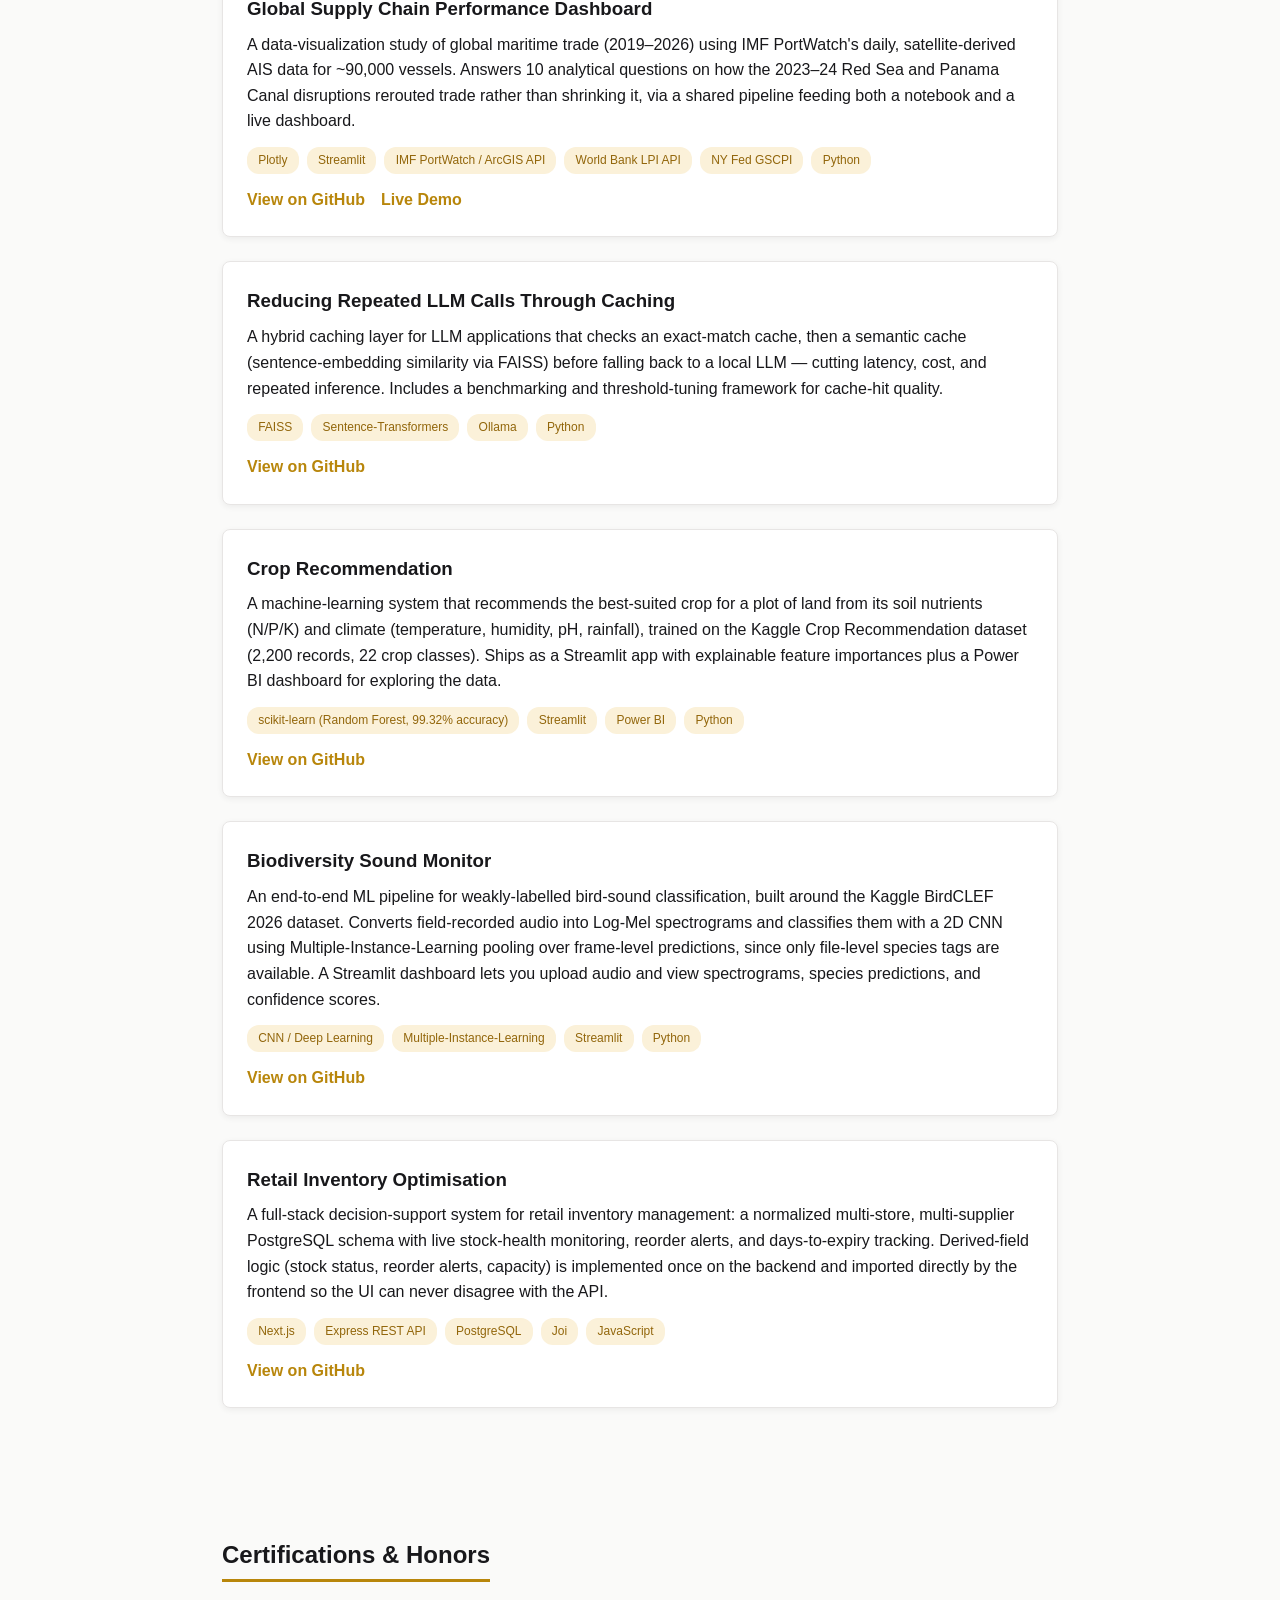
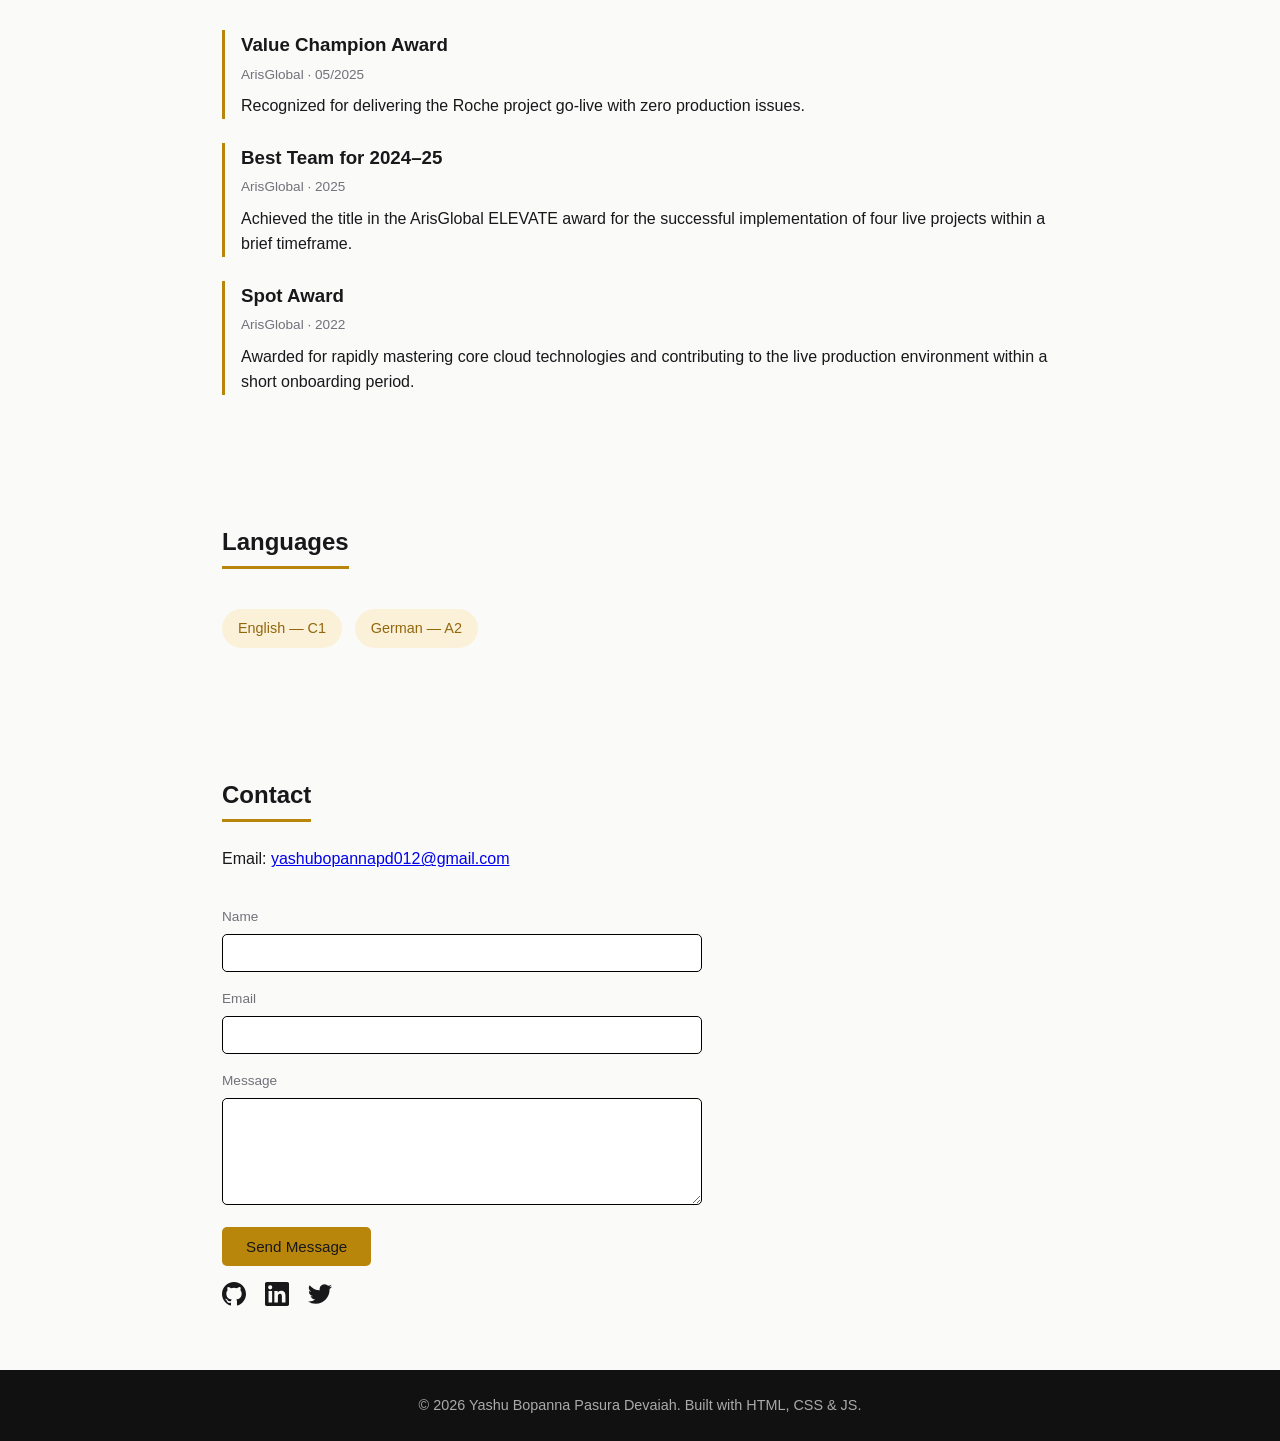
==== commit 266ed2fd: "Remove Download Resume button and resume.pdf" ====
--- a/index.html
+++ b/index.html
@@ -10,7 +10,7 @@
 <meta name="viewport" content="width=device-width, initial-scale=1.0">
 <title>Yashu Bopanna Pasura | Portfolio</title>
 <meta name="description" content="Portfolio of Yashu Bopanna Pasura Devaiah, a cloud engineer building scalable and reliable cloud solutions.">
-<meta name="keywords" content="cloud engineer, portfolio, projects, resume">
+<meta name="keywords" content="cloud engineer, portfolio, projects, data science">
 <meta property="og:title" content="Yashu Bopanna Pasura | Portfolio">
 <meta property="og:description" content="Portfolio of Yashu Bopanna Pasura Devaiah, a cloud engineer building scalable and reliable cloud solutions.">
 <meta property="og:image" content="https://bopanna012.github.io/assets/og-image.jpg">
@@ -73,7 +73,6 @@
     <p data-i18n="hero.subtitle">A cloud engineer learning to build and showcase my work.</p>
     <div class="hero-buttons">
       <a href="#projects" class="btn" data-i18n="hero.viewWork">View My Work</a>
-      <a href="resume.pdf" class="btn btn-outline" download data-i18n="hero.downloadResume">Download Resume</a>
     </div>
   </section>
 
@@ -85,6 +84,10 @@
     <div class="stat reveal">
       <span class="stat-number">5</span>
       <span class="stat-label" data-i18n="stats.projects">Projects Completed</span>
+    </div>
+    <div class="stat reveal">
+      <span class="stat-number">23</span>
+      <span class="stat-label" data-i18n="stats.tools">Tools & Technologies</span>
     </div>
     <div class="stat reveal">
       <span class="stat-number">0</span>
--- a/style.css
+++ b/style.css
@@ -342,7 +342,8 @@
 .stats .reveal:nth-child(4) { transition-delay: 0.3s; }
 
 .project-grid .reveal:nth-child(5),
-.skills-list .reveal:nth-child(5) { transition-delay: 0.4s; }
+.skills-list .reveal:nth-child(5),
+.stats .reveal:nth-child(5) { transition-delay: 0.4s; }
 .skills-list .reveal:nth-child(6) { transition-delay: 0.5s; }
 
 .section {
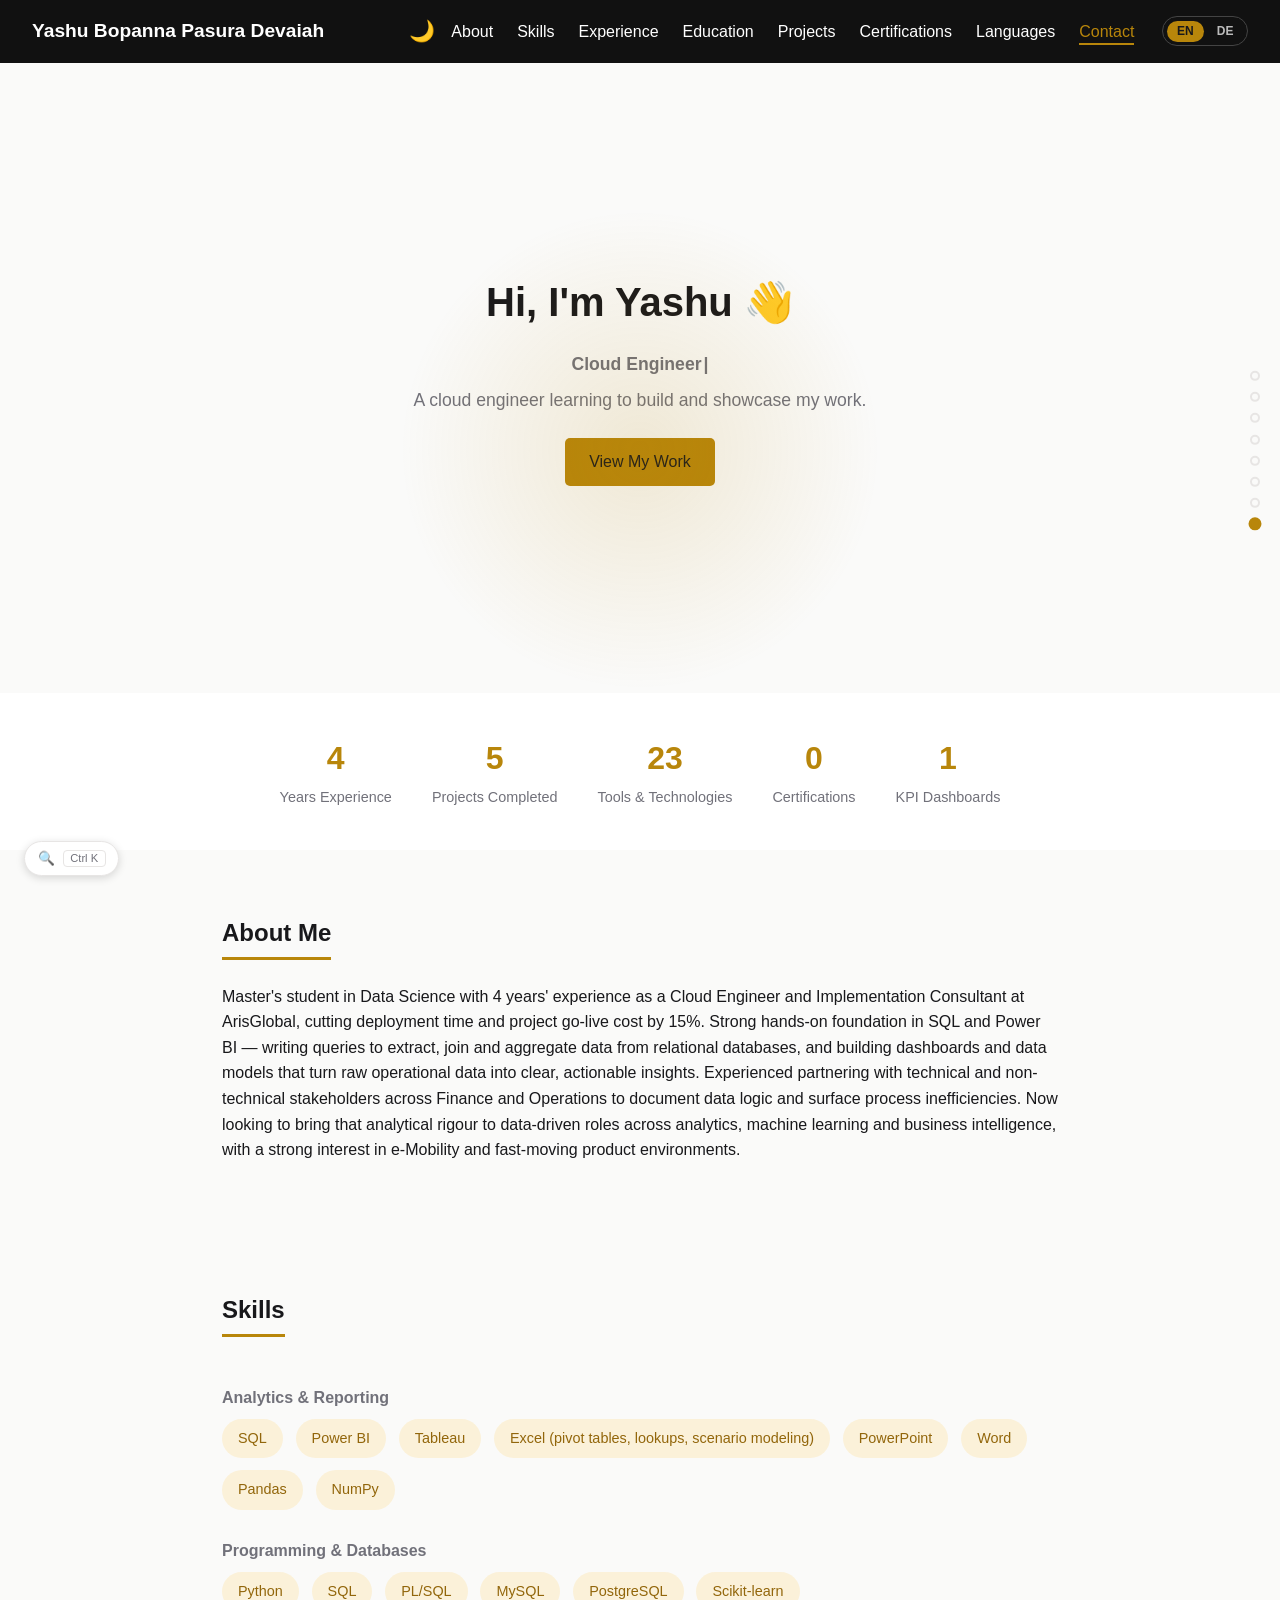
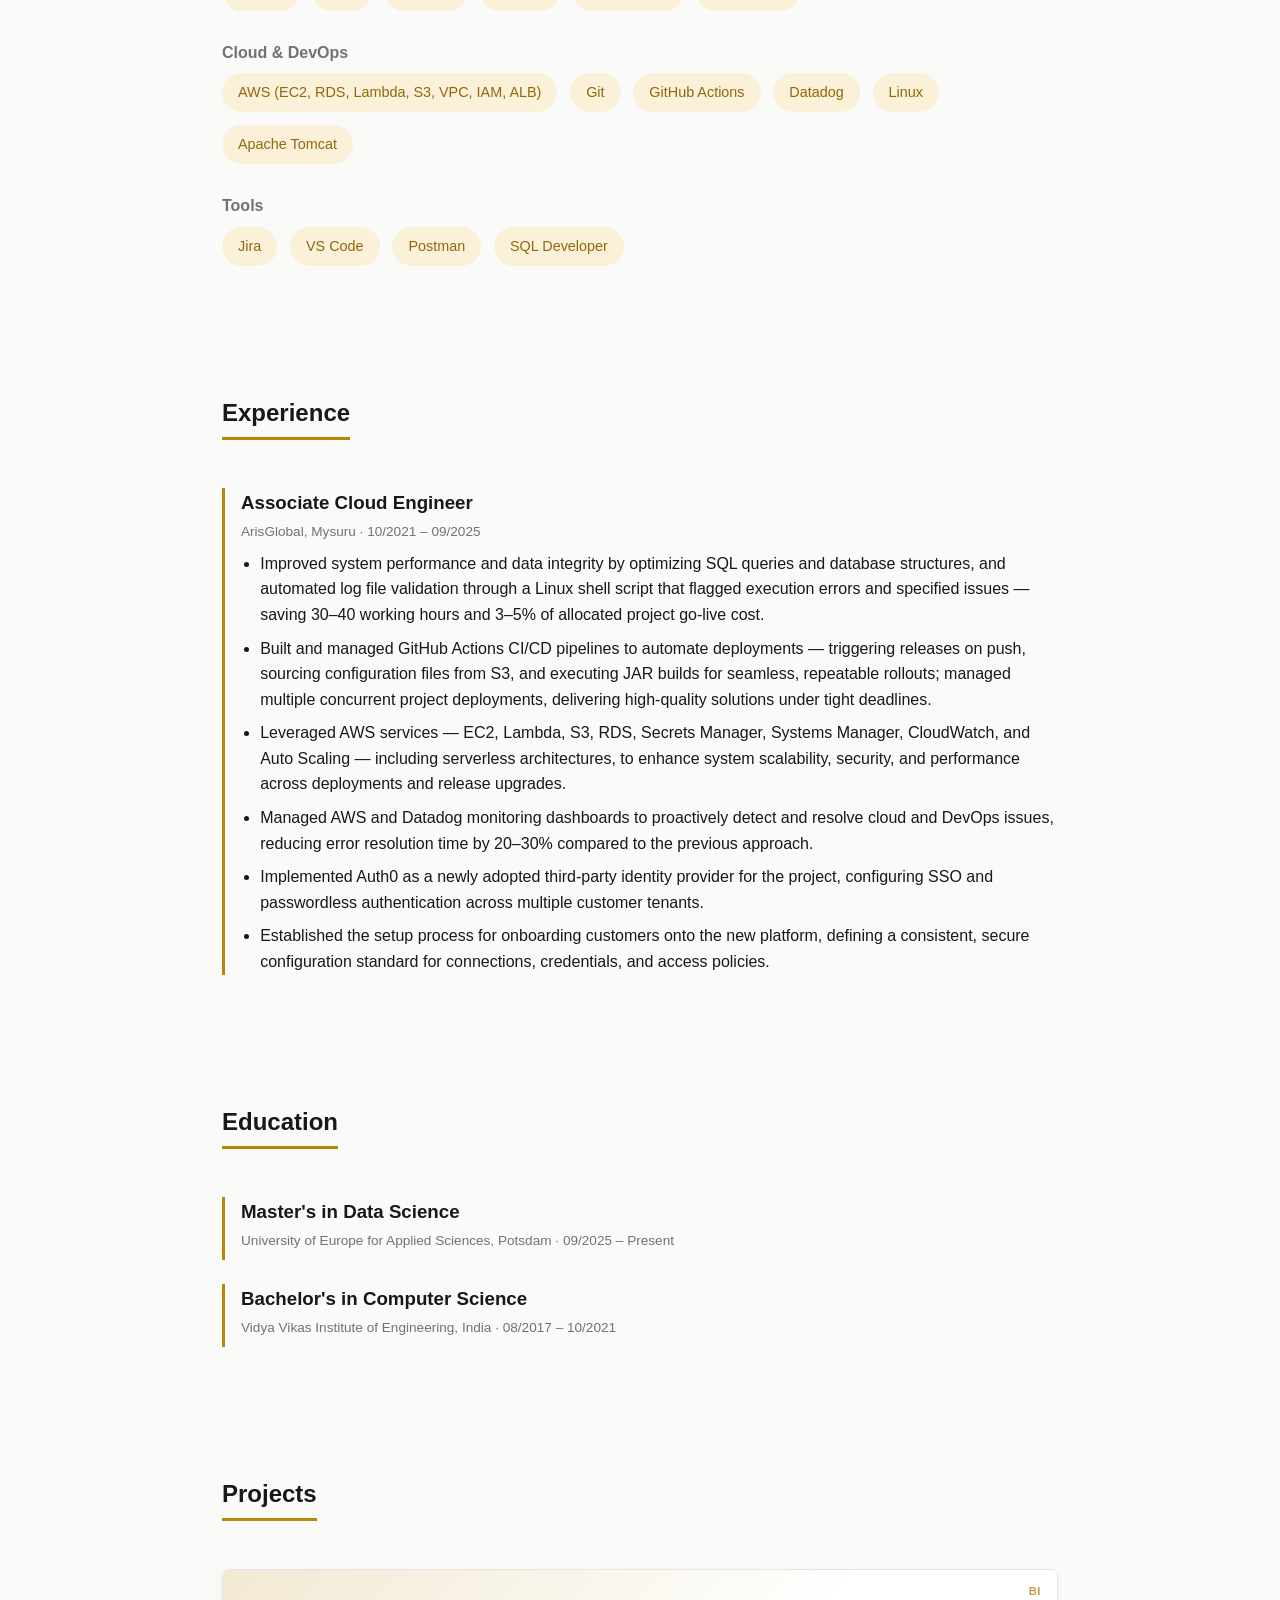
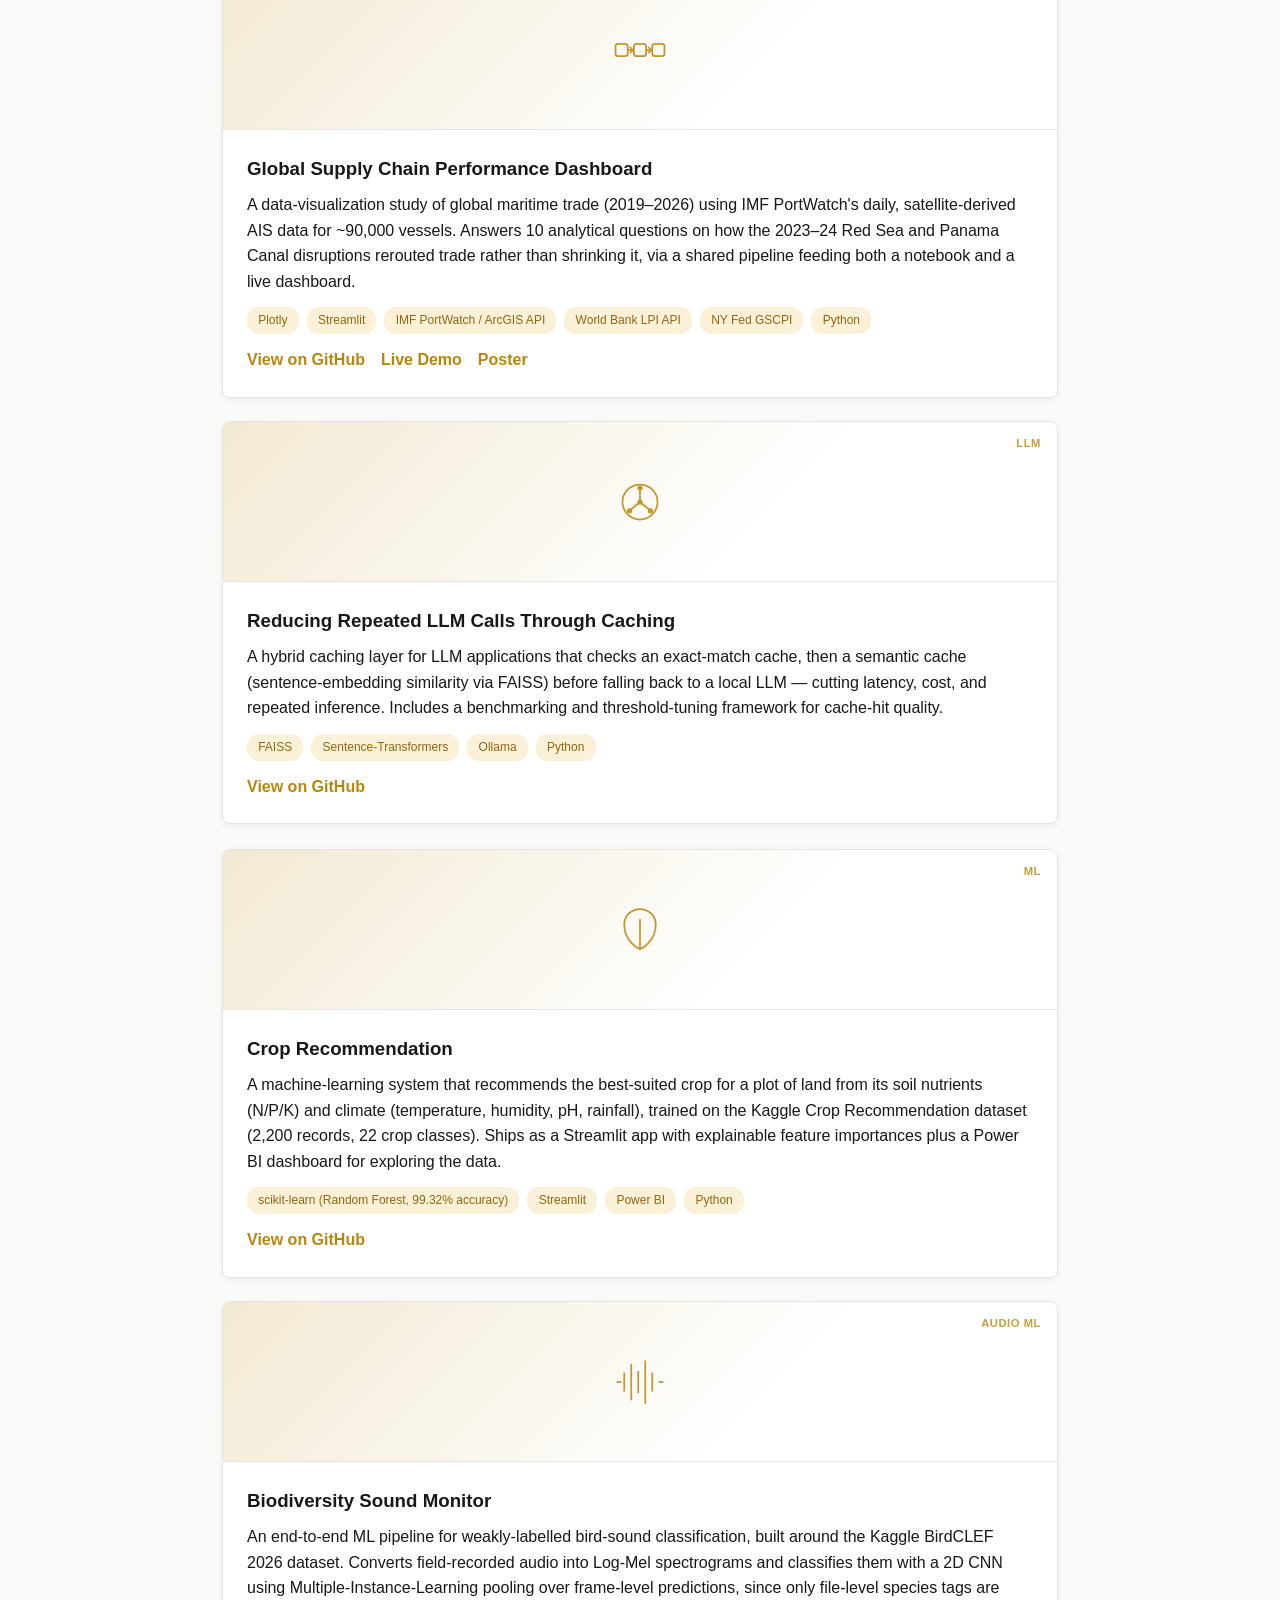
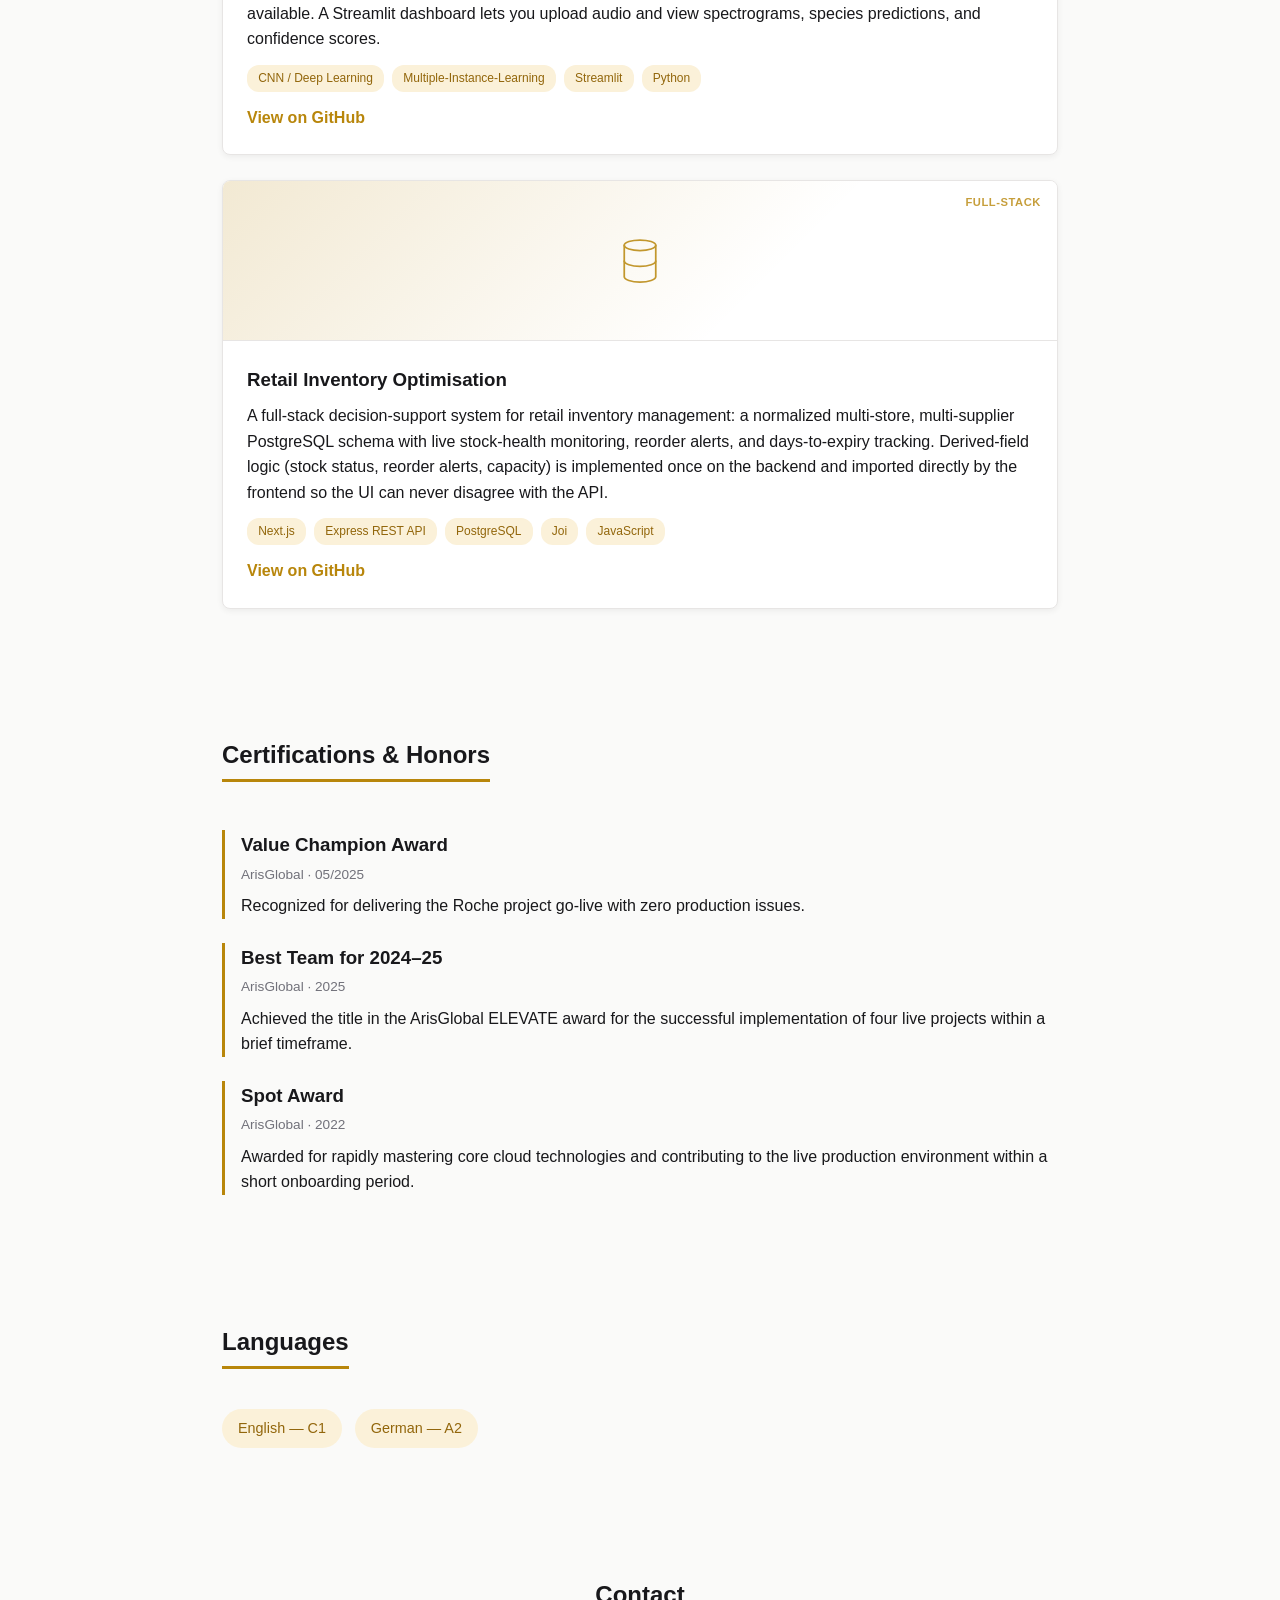
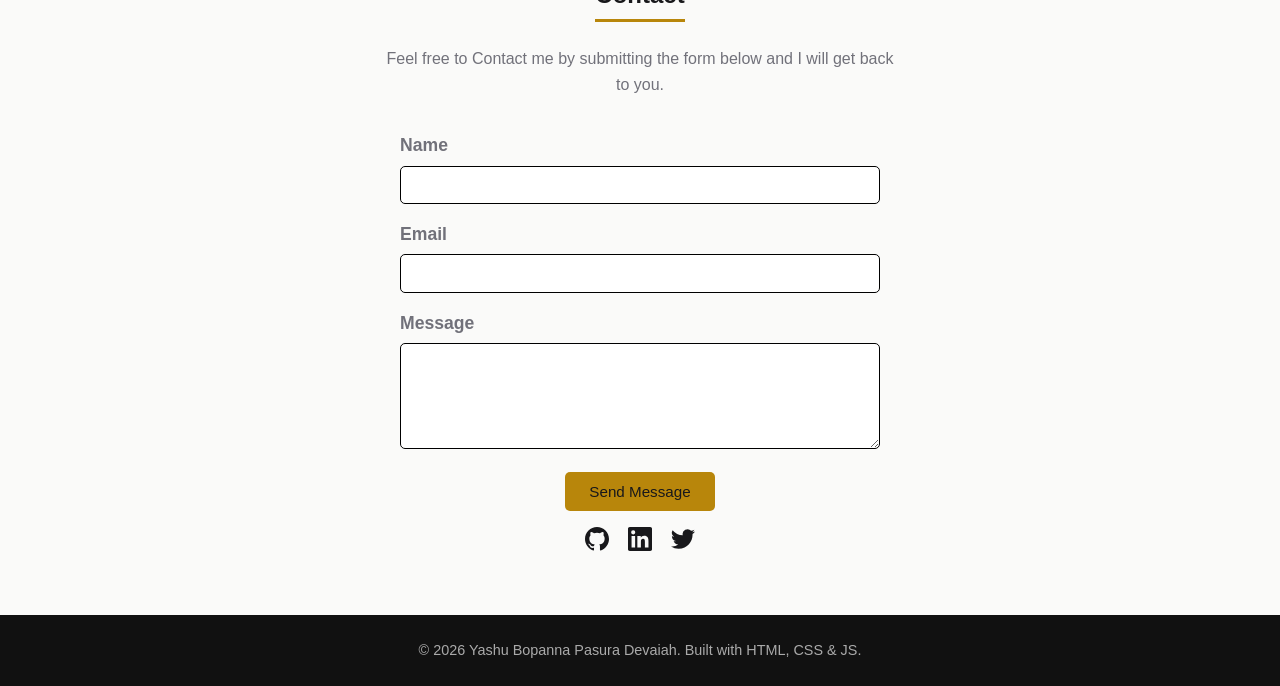
==== commit 1f718010: "added few additional features and posters" ====
--- a/index.html
+++ b/index.html
@@ -44,6 +44,10 @@
 
   <div class="progress-bar" id="progressBar"></div>
 
+  <div class="spotlight" id="spotlight" aria-hidden="true"></div>
+
+  <nav class="scrollspy-dots" id="scrollspyDots" aria-label="Section navigation"></nav>
+
   <header class="navbar">
     <h2><div class="logo">Yashu Bopanna Pasura Devaiah</div></h2>
     <div class="nav-right">
@@ -70,9 +74,10 @@
 
   <section class="hero" id="main-content">
     <h1 data-i18n="hero.greeting">Hi, I'm Yashu 👋</h1>
+    <p class="hero-role"><span id="typewriterText"></span><span class="typewriter-cursor" aria-hidden="true">|</span></p>
     <p data-i18n="hero.subtitle">A cloud engineer learning to build and showcase my work.</p>
     <div class="hero-buttons">
-      <a href="#projects" class="btn" data-i18n="hero.viewWork">View My Work</a>
+      <a href="#projects" class="btn magnetic" data-i18n="hero.viewWork">View My Work</a>
     </div>
   </section>
 
@@ -185,73 +190,131 @@
   <section id="projects" class="section reveal">
     <h2 data-i18n="projects.heading">Projects</h2>
     <div class="project-grid">
-      <div class="project-card reveal">
-        <h3>Global Supply Chain Performance Dashboard</h3>
-        <p data-i18n="projects.supplyChain">A data-visualization study of global maritime trade (2019–2026) using IMF PortWatch's daily, satellite-derived AIS data for ~90,000 vessels. Answers 10 analytical questions on how the 2023–24 Red Sea and Panama Canal disruptions rerouted trade rather than shrinking it, via a shared pipeline feeding both a notebook and a live dashboard.</p>
-        <ul class="tag-list">
-          <li>Plotly</li>
-          <li>Streamlit</li>
-          <li>IMF PortWatch / ArcGIS API</li>
-          <li>World Bank LPI API</li>
-          <li>NY Fed GSCPI</li>
-          <li>Python</li>
-        </ul>
-        <div class="project-links">
-          <a href="https://github.com/bopanna012/Global-Supply-Chain-Performance-Dashboard" target="_blank" data-i18n="links.github">View on GitHub</a>
-          <a href="https://global-supply-chain-performance-dashboard-7en4lf4cnljnwckrwqeg.streamlit.app/" target="_blank" data-i18n="links.demo">Live Demo</a>
+      <div class="project-card reveal" id="project-supply-chain">
+        <a class="project-banner" href="https://github.com/bopanna012/Global-Supply-Chain-Performance-Dashboard" target="_blank" aria-label="View Global Supply Chain Performance Dashboard on GitHub">
+          <span class="project-banner-tag">BI</span>
+          <svg viewBox="0 0 64 64" fill="none" stroke="currentColor" stroke-width="2" stroke-linecap="round" stroke-linejoin="round">
+            <rect x="4" y="25" width="14" height="14" rx="3"/>
+            <rect x="25" y="25" width="14" height="14" rx="3"/>
+            <rect x="46" y="25" width="14" height="14" rx="3"/>
+            <path d="M18 32h5M39 32h5"/>
+            <path d="M21 29l3 3-3 3M42 29l3 3-3 3"/>
+          </svg>
+          <span class="project-banner-overlay"><span data-i18n="links.github">View on GitHub</span> &#8594;</span>
+        </a>
+        <div class="project-card-body">
+          <h3>Global Supply Chain Performance Dashboard</h3>
+          <p data-i18n="projects.supplyChain">A data-visualization study of global maritime trade (2019–2026) using IMF PortWatch's daily, satellite-derived AIS data for ~90,000 vessels. Answers 10 analytical questions on how the 2023–24 Red Sea and Panama Canal disruptions rerouted trade rather than shrinking it, via a shared pipeline feeding both a notebook and a live dashboard.</p>
+          <ul class="tag-list">
+            <li>Plotly</li>
+            <li>Streamlit</li>
+            <li>IMF PortWatch / ArcGIS API</li>
+            <li>World Bank LPI API</li>
+            <li>NY Fed GSCPI</li>
+            <li>Python</li>
+          </ul>
+          <div class="project-links">
+            <a href="https://github.com/bopanna012/Global-Supply-Chain-Performance-Dashboard" target="_blank" data-i18n="links.github">View on GitHub</a>
+            <a href="https://global-supply-chain-performance-dashboard-7en4lf4cnljnwckrwqeg.streamlit.app/" target="_blank" data-i18n="links.demo">Live Demo</a>
+            <a href="https://github.com/bopanna012/Global-Supply-Chain-Performance-Dashboard/blob/main/presentation/poster.pdf" target="_blank" data-i18n="links.poster">Poster</a>
+          </div>
         </div>
       </div>
-      <div class="project-card reveal">
-        <h3>Reducing Repeated LLM Calls Through Caching</h3>
-        <p data-i18n="projects.llmCaching">A hybrid caching layer for LLM applications that checks an exact-match cache, then a semantic cache (sentence-embedding similarity via FAISS) before falling back to a local LLM — cutting latency, cost, and repeated inference. Includes a benchmarking and threshold-tuning framework for cache-hit quality.</p>
-        <ul class="tag-list">
-          <li>FAISS</li>
-          <li>Sentence-Transformers</li>
-          <li>Ollama</li>
-          <li>Python</li>
-        </ul>
-        <div class="project-links">
-          <a href="https://github.com/bopanna012/Reducing-Repeated-LLM-Calls-Through-Caching" target="_blank" data-i18n="links.github">View on GitHub</a>
+      <div class="project-card reveal" id="project-llm-caching">
+        <a class="project-banner" href="https://github.com/bopanna012/Reducing-Repeated-LLM-Calls-Through-Caching" target="_blank" aria-label="View Reducing Repeated LLM Calls Through Caching on GitHub">
+          <span class="project-banner-tag">LLM</span>
+          <svg viewBox="0 0 64 64" fill="none" stroke="currentColor" stroke-width="2" stroke-linecap="round" stroke-linejoin="round">
+            <circle cx="32" cy="32" r="20"/>
+            <path d="M32 32V16M32 32L20 42M32 32L44 42"/>
+            <circle cx="32" cy="32" r="3" fill="currentColor" stroke="none"/>
+            <circle cx="32" cy="16" r="3" fill="currentColor" stroke="none"/>
+            <circle cx="20" cy="42" r="3" fill="currentColor" stroke="none"/>
+            <circle cx="44" cy="42" r="3" fill="currentColor" stroke="none"/>
+          </svg>
+          <span class="project-banner-overlay"><span data-i18n="links.github">View on GitHub</span> &#8594;</span>
+        </a>
+        <div class="project-card-body">
+          <h3>Reducing Repeated LLM Calls Through Caching</h3>
+          <p data-i18n="projects.llmCaching">A hybrid caching layer for LLM applications that checks an exact-match cache, then a semantic cache (sentence-embedding similarity via FAISS) before falling back to a local LLM — cutting latency, cost, and repeated inference. Includes a benchmarking and threshold-tuning framework for cache-hit quality.</p>
+          <ul class="tag-list">
+            <li>FAISS</li>
+            <li>Sentence-Transformers</li>
+            <li>Ollama</li>
+            <li>Python</li>
+          </ul>
+          <div class="project-links">
+            <a href="https://github.com/bopanna012/Reducing-Repeated-LLM-Calls-Through-Caching" target="_blank" data-i18n="links.github">View on GitHub</a>
+          </div>
         </div>
       </div>
-      <div class="project-card reveal">
-        <h3>Crop Recommendation</h3>
-        <p data-i18n="projects.cropRecommendation">A machine-learning system that recommends the best-suited crop for a plot of land from its soil nutrients (N/P/K) and climate (temperature, humidity, pH, rainfall), trained on the Kaggle Crop Recommendation dataset (2,200 records, 22 crop classes). Ships as a Streamlit app with explainable feature importances plus a Power BI dashboard for exploring the data.</p>
-        <ul class="tag-list">
-          <li>scikit-learn (Random Forest, 99.32% accuracy)</li>
-          <li>Streamlit</li>
-          <li>Power BI</li>
-          <li>Python</li>
-        </ul>
-        <div class="project-links">
-          <a href="https://github.com/bopanna012/Crop_Recommendation" target="_blank" data-i18n="links.github">View on GitHub</a>
+      <div class="project-card reveal" id="project-crop-recommendation">
+        <a class="project-banner" href="https://github.com/bopanna012/Crop_Recommendation" target="_blank" aria-label="View Crop Recommendation on GitHub">
+          <span class="project-banner-tag">ML</span>
+          <svg viewBox="0 0 64 64" fill="none" stroke="currentColor" stroke-width="2" stroke-linecap="round" stroke-linejoin="round">
+            <path d="M32 54C32 54 14 46 14 26C14 14 24 8 32 8C40 8 50 14 50 26C50 46 32 54 32 54Z"/>
+            <path d="M32 54V20"/>
+          </svg>
+          <span class="project-banner-overlay"><span data-i18n="links.github">View on GitHub</span> &#8594;</span>
+        </a>
+        <div class="project-card-body">
+          <h3>Crop Recommendation</h3>
+          <p data-i18n="projects.cropRecommendation">A machine-learning system that recommends the best-suited crop for a plot of land from its soil nutrients (N/P/K) and climate (temperature, humidity, pH, rainfall), trained on the Kaggle Crop Recommendation dataset (2,200 records, 22 crop classes). Ships as a Streamlit app with explainable feature importances plus a Power BI dashboard for exploring the data.</p>
+          <ul class="tag-list">
+            <li>scikit-learn (Random Forest, 99.32% accuracy)</li>
+            <li>Streamlit</li>
+            <li>Power BI</li>
+            <li>Python</li>
+          </ul>
+          <div class="project-links">
+            <a href="https://github.com/bopanna012/Crop_Recommendation" target="_blank" data-i18n="links.github">View on GitHub</a>
+          </div>
         </div>
       </div>
-      <div class="project-card reveal">
-        <h3>Biodiversity Sound Monitor</h3>
-        <p data-i18n="projects.biodiversity">An end-to-end ML pipeline for weakly-labelled bird-sound classification, built around the Kaggle BirdCLEF 2026 dataset. Converts field-recorded audio into Log-Mel spectrograms and classifies them with a 2D CNN using Multiple-Instance-Learning pooling over frame-level predictions, since only file-level species tags are available. A Streamlit dashboard lets you upload audio and view spectrograms, species predictions, and confidence scores.</p>
-        <ul class="tag-list">
-          <li>CNN / Deep Learning</li>
-          <li>Multiple-Instance-Learning</li>
-          <li>Streamlit</li>
-          <li>Python</li>
-        </ul>
-        <div class="project-links">
-          <a href="https://github.com/bopanna012/biodiversity-sound-monitor" target="_blank" data-i18n="links.github">View on GitHub</a>
+      <div class="project-card reveal" id="project-biodiversity">
+        <a class="project-banner" href="https://github.com/bopanna012/biodiversity-sound-monitor" target="_blank" aria-label="View Biodiversity Sound Monitor on GitHub">
+          <span class="project-banner-tag">AUDIO ML</span>
+          <svg viewBox="0 0 64 64" fill="none" stroke="currentColor" stroke-width="2" stroke-linecap="round" stroke-linejoin="round">
+            <path d="M6 32h4M14 22v20M22 12v40M30 20v24M38 8v48M46 22v20M54 32h4"/>
+          </svg>
+          <span class="project-banner-overlay"><span data-i18n="links.github">View on GitHub</span> &#8594;</span>
+        </a>
+        <div class="project-card-body">
+          <h3>Biodiversity Sound Monitor</h3>
+          <p data-i18n="projects.biodiversity">An end-to-end ML pipeline for weakly-labelled bird-sound classification, built around the Kaggle BirdCLEF 2026 dataset. Converts field-recorded audio into Log-Mel spectrograms and classifies them with a 2D CNN using Multiple-Instance-Learning pooling over frame-level predictions, since only file-level species tags are available. A Streamlit dashboard lets you upload audio and view spectrograms, species predictions, and confidence scores.</p>
+          <ul class="tag-list">
+            <li>CNN / Deep Learning</li>
+            <li>Multiple-Instance-Learning</li>
+            <li>Streamlit</li>
+            <li>Python</li>
+          </ul>
+          <div class="project-links">
+            <a href="https://github.com/bopanna012/biodiversity-sound-monitor" target="_blank" data-i18n="links.github">View on GitHub</a>
+          </div>
         </div>
       </div>
-      <div class="project-card reveal">
-        <h3>Retail Inventory Optimisation</h3>
-        <p data-i18n="projects.retailInventory">A full-stack decision-support system for retail inventory management: a normalized multi-store, multi-supplier PostgreSQL schema with live stock-health monitoring, reorder alerts, and days-to-expiry tracking. Derived-field logic (stock status, reorder alerts, capacity) is implemented once on the backend and imported directly by the frontend so the UI can never disagree with the API.</p>
-        <ul class="tag-list">
-          <li>Next.js</li>
-          <li>Express REST API</li>
-          <li>PostgreSQL</li>
-          <li>Joi</li>
-          <li>JavaScript</li>
-        </ul>
-        <div class="project-links">
-          <a href="https://github.com/bopanna012/Retail_inventory_optimisation" target="_blank" data-i18n="links.github">View on GitHub</a>
+      <div class="project-card reveal" id="project-retail-inventory">
+        <a class="project-banner" href="https://github.com/bopanna012/Retail_inventory_optimisation" target="_blank" aria-label="View Retail Inventory Optimisation on GitHub">
+          <span class="project-banner-tag">FULL-STACK</span>
+          <svg viewBox="0 0 64 64" fill="none" stroke="currentColor" stroke-width="2" stroke-linecap="round" stroke-linejoin="round">
+            <ellipse cx="32" cy="14" rx="18" ry="6"/>
+            <path d="M14 14v18c0 3.3 8 6 18 6s18-2.7 18-6V14"/>
+            <path d="M14 32v18c0 3.3 8 6 18 6s18-2.7 18-6V32"/>
+          </svg>
+          <span class="project-banner-overlay"><span data-i18n="links.github">View on GitHub</span> &#8594;</span>
+        </a>
+        <div class="project-card-body">
+          <h3>Retail Inventory Optimisation</h3>
+          <p data-i18n="projects.retailInventory">A full-stack decision-support system for retail inventory management: a normalized multi-store, multi-supplier PostgreSQL schema with live stock-health monitoring, reorder alerts, and days-to-expiry tracking. Derived-field logic (stock status, reorder alerts, capacity) is implemented once on the backend and imported directly by the frontend so the UI can never disagree with the API.</p>
+          <ul class="tag-list">
+            <li>Next.js</li>
+            <li>Express REST API</li>
+            <li>PostgreSQL</li>
+            <li>Joi</li>
+            <li>JavaScript</li>
+          </ul>
+          <div class="project-links">
+            <a href="https://github.com/bopanna012/Retail_inventory_optimisation" target="_blank" data-i18n="links.github">View on GitHub</a>
+          </div>
         </div>
       </div>
     </div>
@@ -286,9 +349,9 @@
     </ul>
   </section>
 
-  <section id="contact" class="section reveal">
+  <section id="contact" class="section reveal contact-section">
     <h2 data-i18n="contact.heading">Contact</h2>
-    <p><span data-i18n="contact.emailLabel">Email:</span> <a href="mailto:yashubopannapd012@gmail.com">yashubopannapd012@gmail.com</a></p>
+    <p class="contact-intro" data-i18n="contact.intro">Feel free to Contact me by submitting the form below and I will get back to you.</p>
 
     <form class="contact-form" action="https://formspree.io/f/YOUR_FORM_ID" method="POST">
       <label for="name" data-i18n="contact.name">Name</label>
@@ -318,6 +381,18 @@
 
   <button id="backToTop" class="back-to-top" aria-label="Back to top">&#8593;</button>
 
+  <button id="cmdkTrigger" class="cmdk-trigger" aria-label="Open command palette (Ctrl/Cmd+K)">
+    <span>&#128269;</span>
+    <kbd>Ctrl K</kbd>
+  </button>
+
+  <div class="cmdk-overlay" id="cmdkOverlay" hidden>
+    <div class="cmdk-panel" role="dialog" aria-modal="true" aria-label="Command palette">
+      <input type="text" id="cmdkInput" class="cmdk-input" placeholder="Jump to a section or project…" autocomplete="off">
+      <ul class="cmdk-results" id="cmdkResults"></ul>
+    </div>
+  </div>
+
   <footer>
     <p>&copy; <span id="year"></span> Yashu Bopanna Pasura Devaiah. <span data-i18n="footer.builtWith">Built with HTML, CSS & JS.</span></p>
   </footer>
--- a/style.css
+++ b/style.css
@@ -6,6 +6,7 @@
 
 :root {
   --accent: #b8860b;
+  --accent-rgb: 184, 134, 11;
   --accent-hover: #96690c;
   --text-on-accent: #18181b;
 
@@ -33,6 +34,7 @@
 
 [data-theme="dark"] {
   --accent: #d4af37;
+  --accent-rgb: 212, 175, 55;
   --accent-hover: #aa8c2c;
   --text-on-accent: #0c0c0c;
 
@@ -94,6 +96,26 @@
   transition: width 0.1s ease-out;
 }
 
+.spotlight {
+  position: fixed;
+  inset: 0;
+  pointer-events: none;
+  z-index: 1;
+  background: radial-gradient(600px circle at var(--mx, 50%) var(--my, 50%), rgba(var(--accent-rgb), 0.15), transparent 40%);
+}
+
+@media (hover: none) {
+  .spotlight {
+    display: none;
+  }
+}
+
+@media (prefers-reduced-motion: reduce) {
+  .spotlight {
+    display: none;
+  }
+}
+
 .navbar {
   display: flex;
   justify-content: space-between;
@@ -220,8 +242,9 @@
 }
 
 .hero h1 { animation-delay: 0.05s; }
-.hero p { animation-delay: 0.2s; }
-.hero .hero-buttons { animation-delay: 0.35s; }
+.hero .hero-role { animation-delay: 0.2s; }
+.hero p { animation-delay: 0.35s; }
+.hero .hero-buttons { animation-delay: 0.5s; }
 
 @keyframes hero-in {
   to {
@@ -247,6 +270,31 @@
   font-size: 1.1rem;
   margin-bottom: 1.5rem;
   color: var(--text-hero-sub);
+}
+
+.hero-role {
+  font-size: 1.3rem;
+  font-weight: 600;
+  color: var(--accent);
+  margin-bottom: 0.5rem !important;
+  min-height: 1.6em;
+}
+
+.typewriter-cursor {
+  display: inline-block;
+  margin-left: 2px;
+  animation: cursor-blink 1s step-end infinite;
+}
+
+@keyframes cursor-blink {
+  0%, 100% { opacity: 1; }
+  50% { opacity: 0; }
+}
+
+@media (prefers-reduced-motion: reduce) {
+  .typewriter-cursor {
+    animation: none;
+  }
 }
 
 .hero-buttons {
@@ -262,7 +310,8 @@
   padding: 0.7rem 1.5rem;
   border-radius: 5px;
   text-decoration: none;
-  transition: background 0.2s ease;
+  display: inline-block;
+  transition: background 0.2s ease, transform 0.15s ease-out;
 }
 
 .btn:hover {
@@ -370,9 +419,74 @@
   background: var(--bg-card);
   border: 1px solid var(--border-card);
   border-radius: 8px;
+  overflow: hidden;
+  box-shadow: 0 2px 6px var(--shadow-card);
+  transition: background-color 0.3s ease, border-color 0.3s ease, transform 0.1s ease-out;
+  will-change: transform;
+}
+
+.project-banner {
+  position: relative;
+  height: 160px;
+  display: flex;
+  align-items: center;
+  justify-content: center;
+  background: linear-gradient(135deg, rgba(var(--accent-rgb), 0.18), transparent 65%), var(--bg-stats);
+  border-bottom: 1px solid var(--border-card);
+  cursor: pointer;
+}
+
+.project-banner svg {
+  width: 56px;
+  height: 56px;
+  color: var(--accent);
+  opacity: 0.85;
+  transition: opacity 0.25s ease;
+}
+
+.project-banner-tag {
+  position: absolute;
+  top: 0.8rem;
+  right: 1rem;
+  font-size: 0.7rem;
+  font-weight: 700;
+  letter-spacing: 0.05em;
+  color: var(--accent);
+  opacity: 0.8;
+  transition: opacity 0.25s ease;
+}
+
+.project-banner-overlay {
+  position: absolute;
+  inset: 0;
+  display: flex;
+  align-items: center;
+  justify-content: center;
+  gap: 0.4rem;
+  background: rgba(0, 0, 0, 0.6);
+  color: #fff;
+  font-weight: 700;
+  font-size: 0.9rem;
+  letter-spacing: 0.05em;
+  text-transform: uppercase;
+  opacity: 0;
+  transition: opacity 0.25s ease;
+}
+
+.project-banner:hover .project-banner-overlay,
+.project-banner:focus-visible .project-banner-overlay {
+  opacity: 1;
+}
+
+.project-banner:hover svg,
+.project-banner:hover .project-banner-tag,
+.project-banner:focus-visible svg,
+.project-banner:focus-visible .project-banner-tag {
+  opacity: 0.15;
+}
+
+.project-card-body {
   padding: 1.5rem;
-  box-shadow: 0 2px 6px var(--shadow-card);
-  transition: background-color 0.3s ease, border-color 0.3s ease;
 }
 
 .project-card h3 {
@@ -467,16 +581,28 @@
   gap: 0.5rem;
 }
 
+.contact-section {
+  text-align: center;
+}
+
+.contact-intro {
+  max-width: 520px;
+  margin: 0 auto 1.5rem;
+  color: var(--text-hero-sub);
+}
+
 .contact-form {
   display: flex;
   flex-direction: column;
   gap: 0.4rem;
   max-width: 480px;
-  margin-top: 1.5rem;
+  margin: 1.5rem auto 0;
+  text-align: left;
 }
 
 .contact-form label {
-  font-size: 0.85rem;
+  font-size: 1.1rem;
+  font-weight: 600;
   color: var(--text-hero-sub);
   margin-top: 0.6rem;
 }
@@ -500,7 +626,7 @@
 }
 
 .contact-form button {
-  align-self: flex-start;
+  align-self: center;
   margin-top: 1rem;
   border: none;
   cursor: pointer;
@@ -511,6 +637,7 @@
   display: flex;
   gap: 1.2rem;
   margin-top: 1rem;
+  justify-content: center;
 }
 
 .social-icons a {
@@ -550,6 +677,155 @@
   display: flex;
 }
 
+/* Scrollspy dots */
+.scrollspy-dots {
+  position: fixed;
+  top: 50%;
+  right: 1.25rem;
+  transform: translateY(-50%);
+  display: flex;
+  flex-direction: column;
+  gap: 0.7rem;
+  z-index: 90;
+}
+
+.scrollspy-dot {
+  width: 10px;
+  height: 10px;
+  border-radius: 50%;
+  background: transparent;
+  border: 2px solid var(--border-card);
+  padding: 0;
+  cursor: pointer;
+  transition: background 0.2s ease, border-color 0.2s ease, transform 0.2s ease;
+}
+
+.scrollspy-dot:hover {
+  border-color: var(--accent);
+}
+
+.scrollspy-dot.active {
+  background: var(--accent);
+  border-color: var(--accent);
+  transform: scale(1.3);
+}
+
+@media (max-width: 900px) {
+  .scrollspy-dots {
+    display: none;
+  }
+}
+
+/* Command palette */
+.cmdk-trigger {
+  position: fixed;
+  bottom: 1.5rem;
+  left: 1.5rem;
+  display: flex;
+  align-items: center;
+  gap: 0.5rem;
+  background: var(--bg-card);
+  border: 1px solid var(--border-card);
+  color: var(--text-meta);
+  padding: 0.5rem 0.8rem;
+  border-radius: 999px;
+  cursor: pointer;
+  font-size: 0.85rem;
+  box-shadow: 0 2px 8px rgba(0, 0, 0, 0.15);
+  z-index: 90;
+}
+
+.cmdk-trigger:hover {
+  border-color: var(--accent);
+  color: var(--text-body);
+}
+
+.cmdk-trigger kbd {
+  font-family: inherit;
+  font-size: 0.7rem;
+  border: 1px solid var(--border-card);
+  border-radius: 4px;
+  padding: 0.1rem 0.4rem;
+}
+
+@media (max-width: 700px) {
+  .cmdk-trigger {
+    display: none;
+  }
+}
+
+.cmdk-overlay {
+  position: fixed;
+  inset: 0;
+  background: rgba(0, 0, 0, 0.5);
+  z-index: 300;
+  display: flex;
+  align-items: flex-start;
+  justify-content: center;
+  padding-top: 12vh;
+}
+
+.cmdk-overlay[hidden] {
+  display: none;
+}
+
+.cmdk-panel {
+  width: 90%;
+  max-width: 520px;
+  background: var(--bg-card);
+  border: 1px solid var(--border-card);
+  border-radius: 10px;
+  box-shadow: 0 12px 40px rgba(0, 0, 0, 0.35);
+  overflow: hidden;
+}
+
+.cmdk-input {
+  width: 100%;
+  border: none;
+  border-bottom: 1px solid var(--border-card);
+  background: transparent;
+  color: var(--text-input);
+  padding: 1rem 1.2rem;
+  font-size: 1rem;
+  font-family: inherit;
+}
+
+.cmdk-input:focus {
+  outline: none;
+}
+
+.cmdk-results {
+  list-style: none;
+  max-height: 320px;
+  overflow-y: auto;
+}
+
+.cmdk-results li {
+  padding: 0.75rem 1.2rem;
+  cursor: pointer;
+  display: flex;
+  justify-content: space-between;
+  align-items: center;
+  color: var(--text-body);
+}
+
+.cmdk-results li .cmdk-tag {
+  font-size: 0.7rem;
+  color: var(--text-meta);
+  border: 1px solid var(--border-card);
+  border-radius: 999px;
+  padding: 0.1rem 0.5rem;
+}
+
+.cmdk-results li.highlighted {
+  background: var(--bg-tag);
+}
+
+.cmdk-results li.no-results {
+  color: var(--text-meta);
+  cursor: default;
+}
+
 footer {
   text-align: center;
   padding: 1.5rem;
